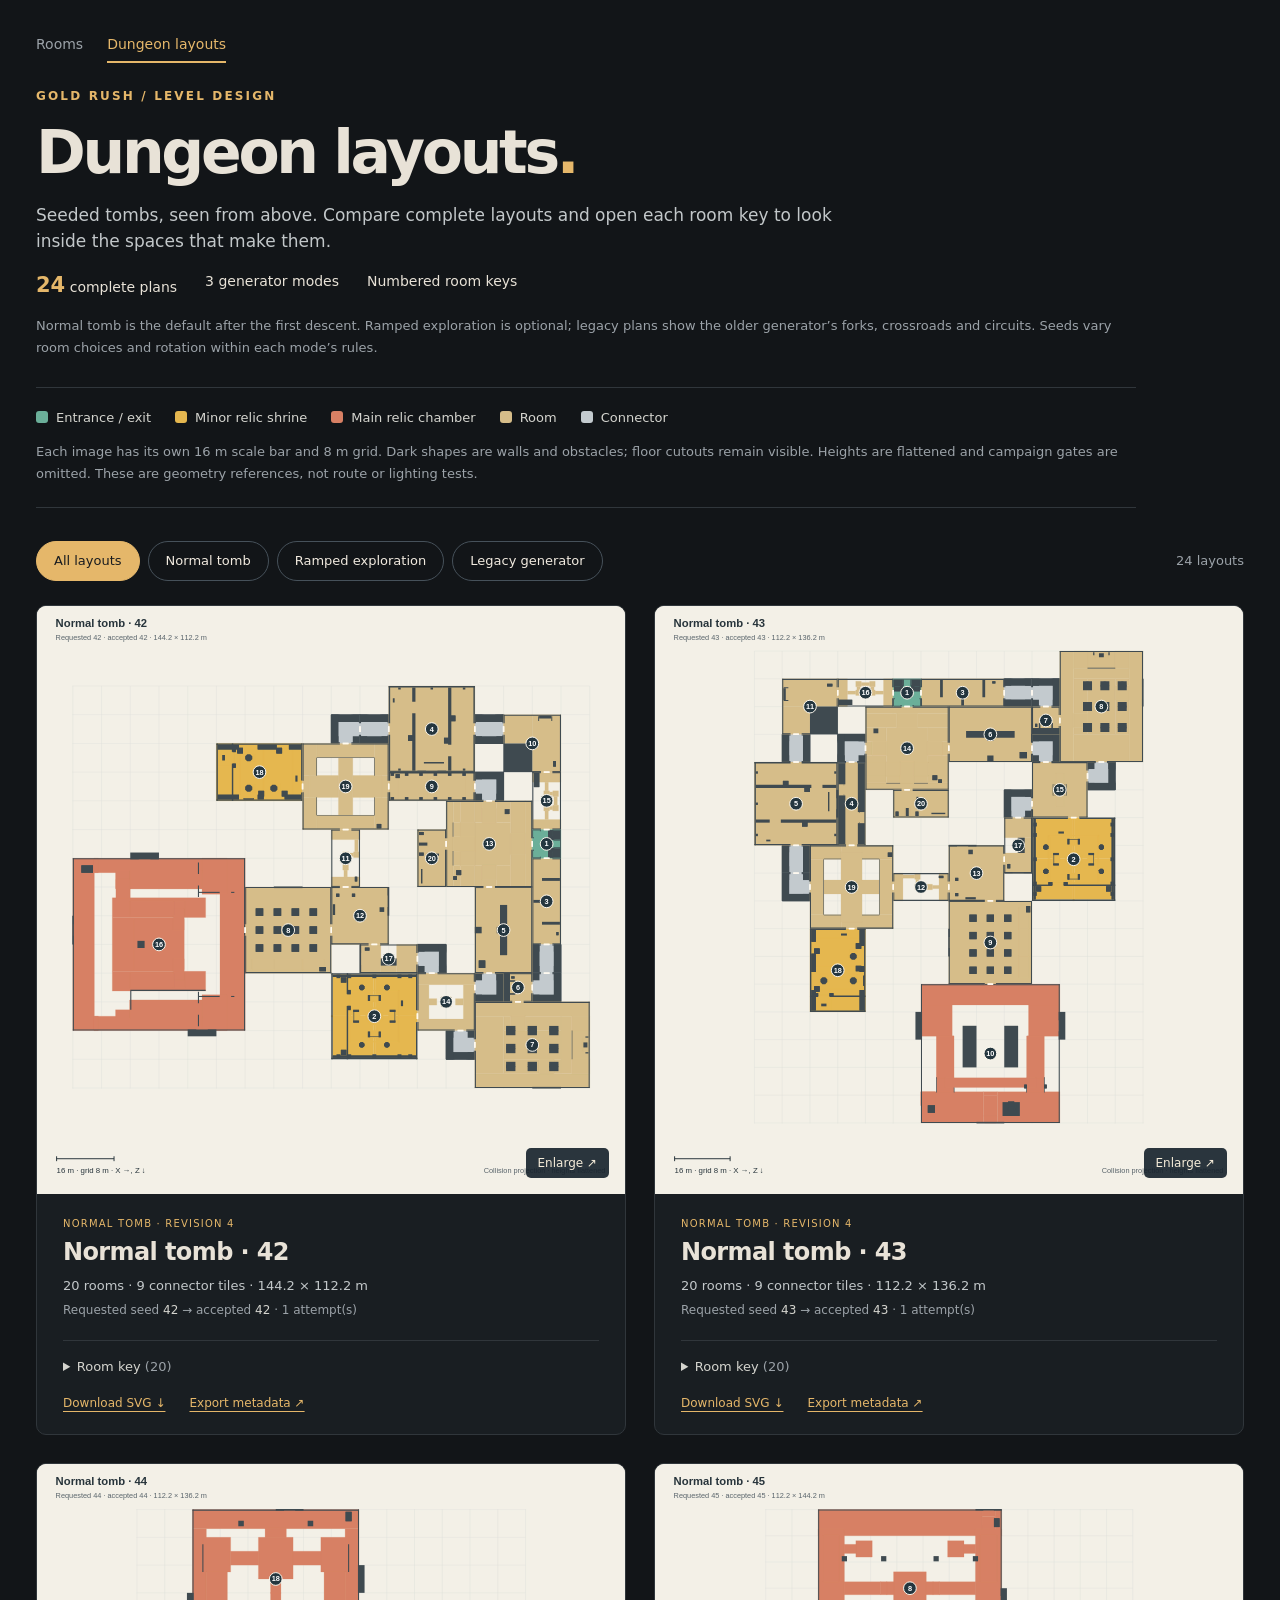
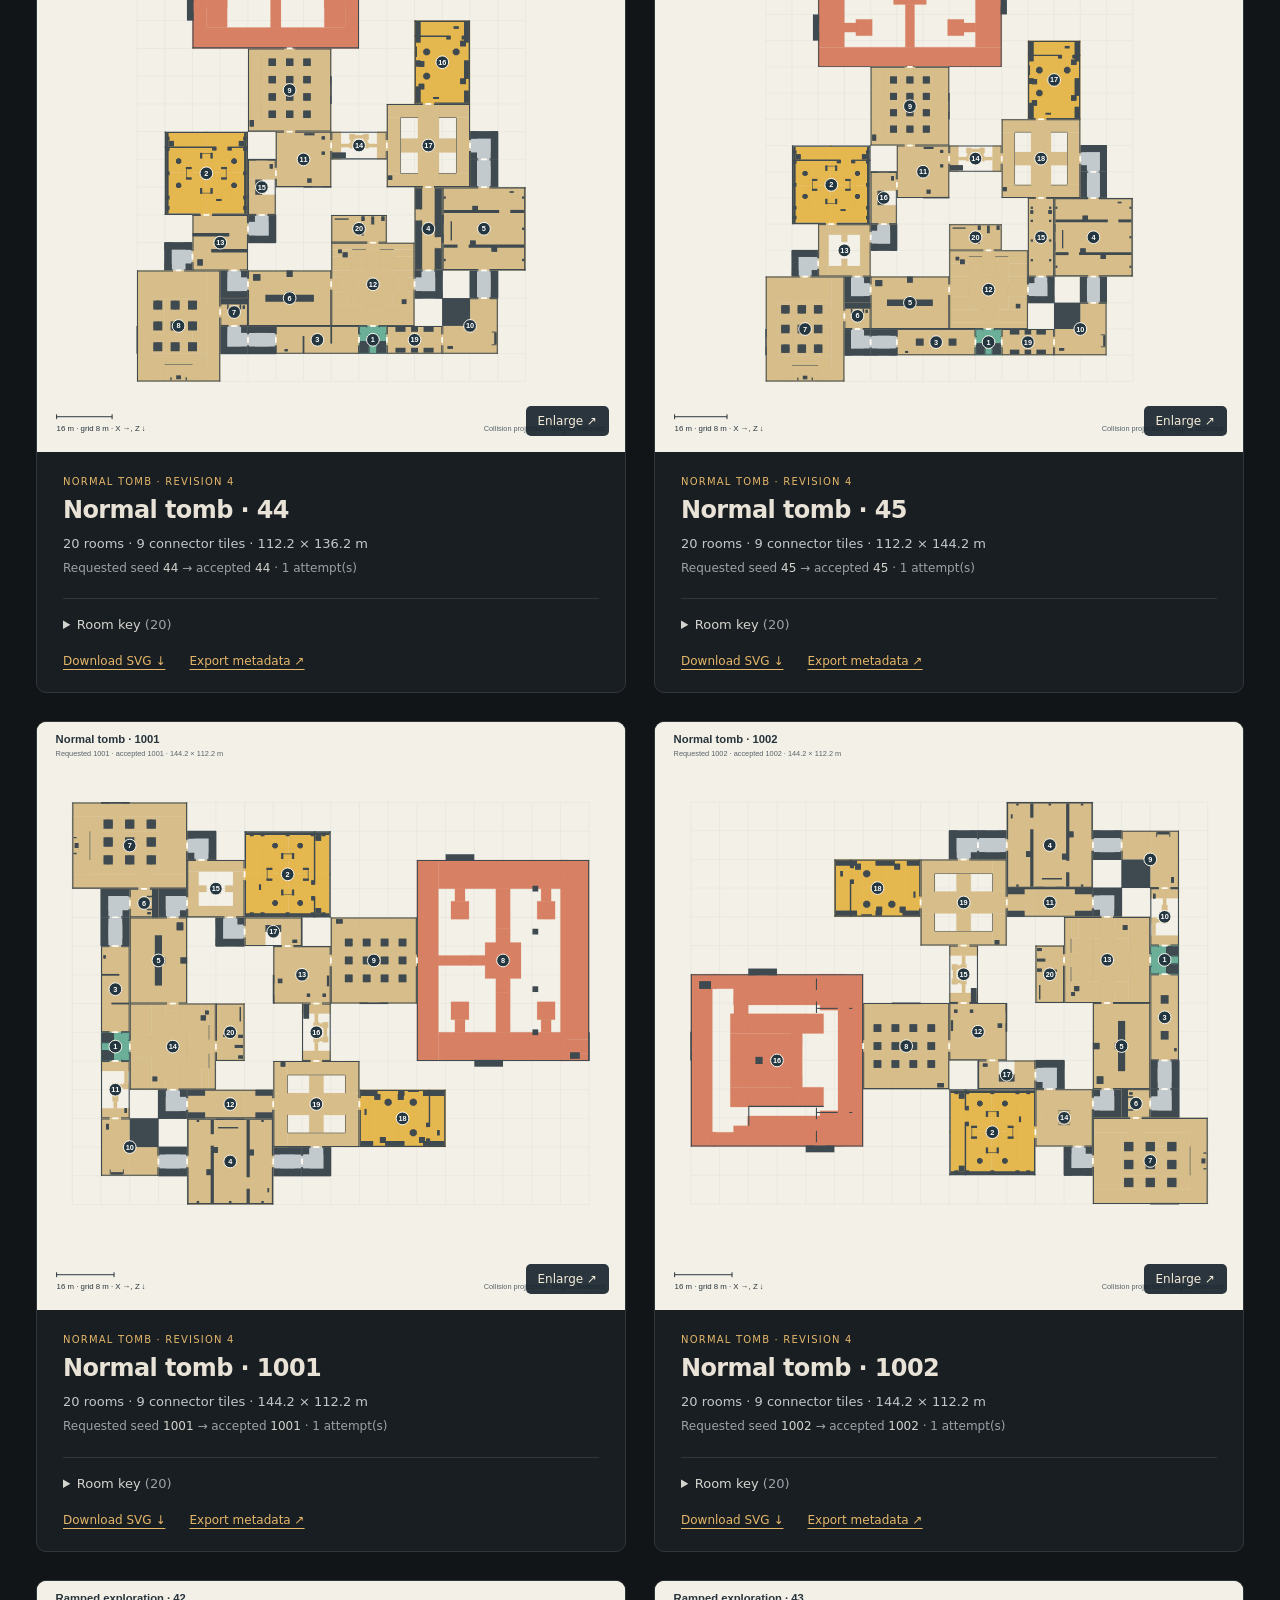
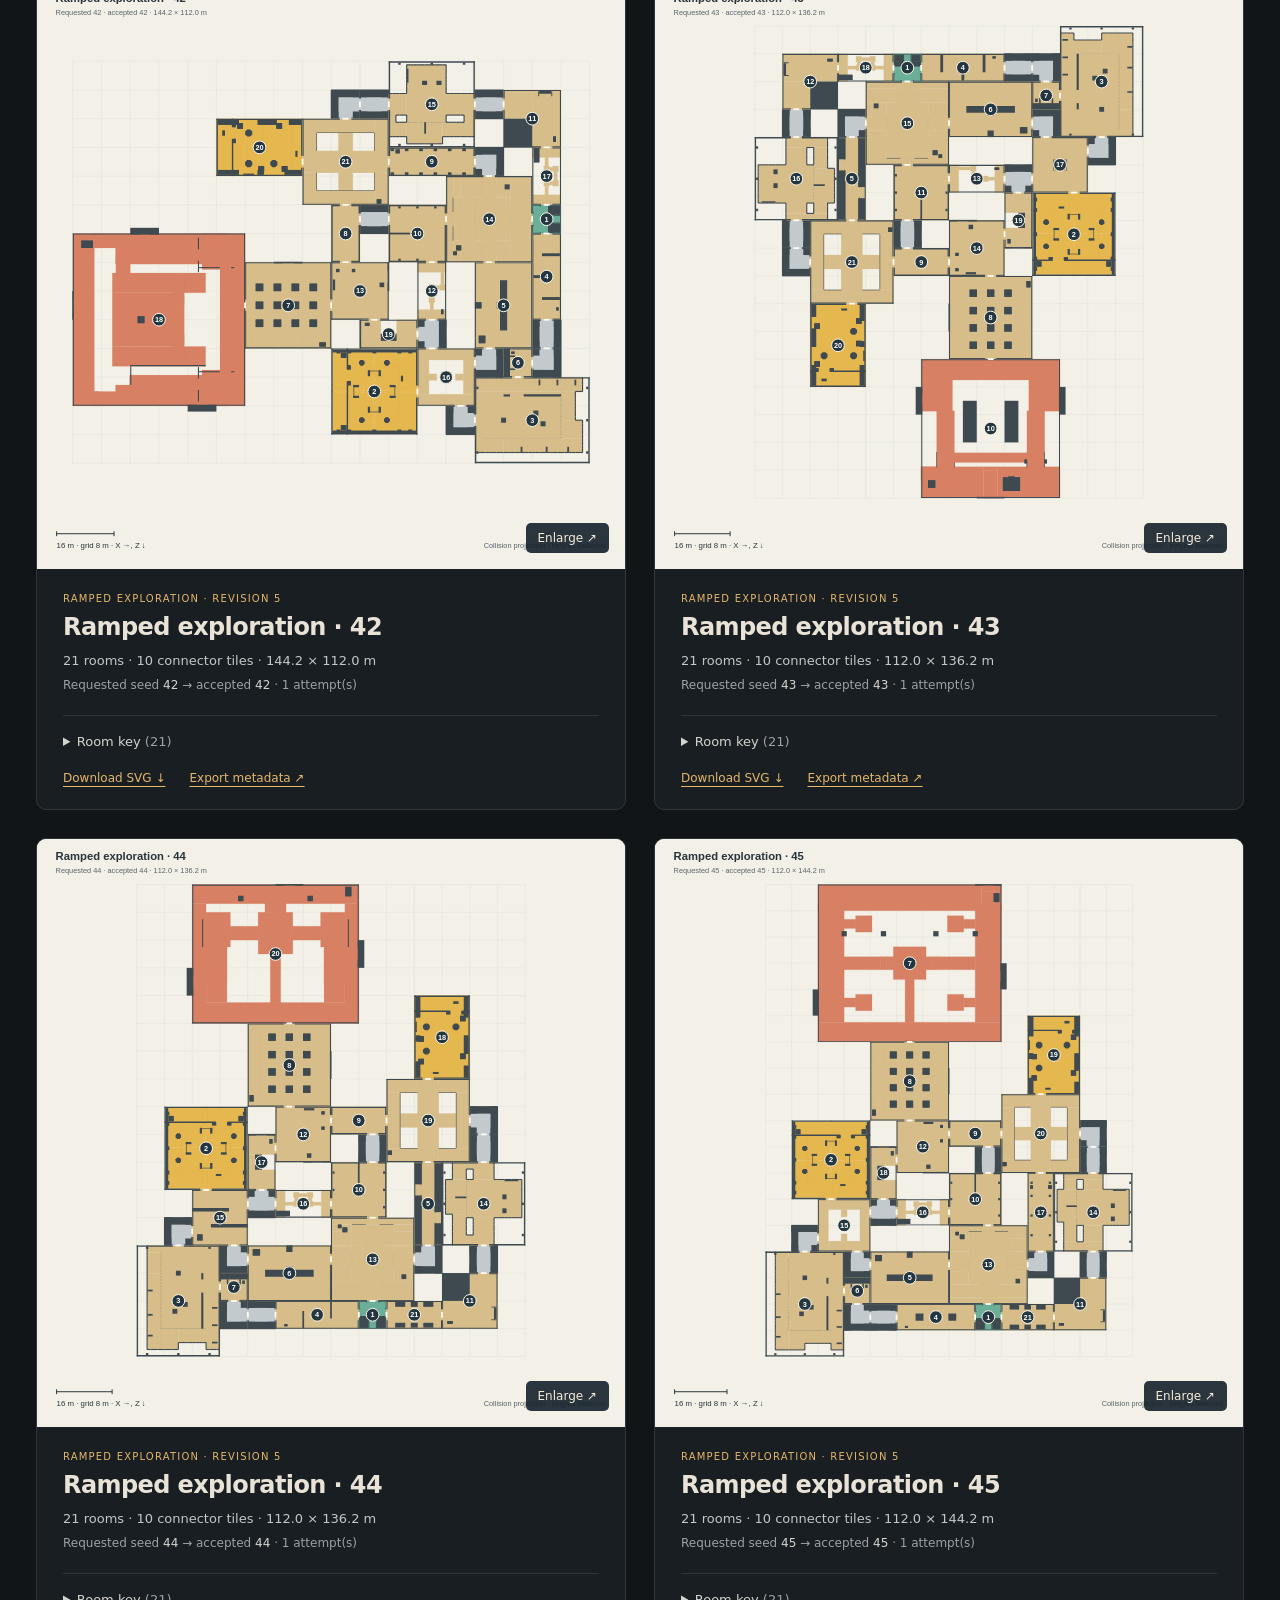
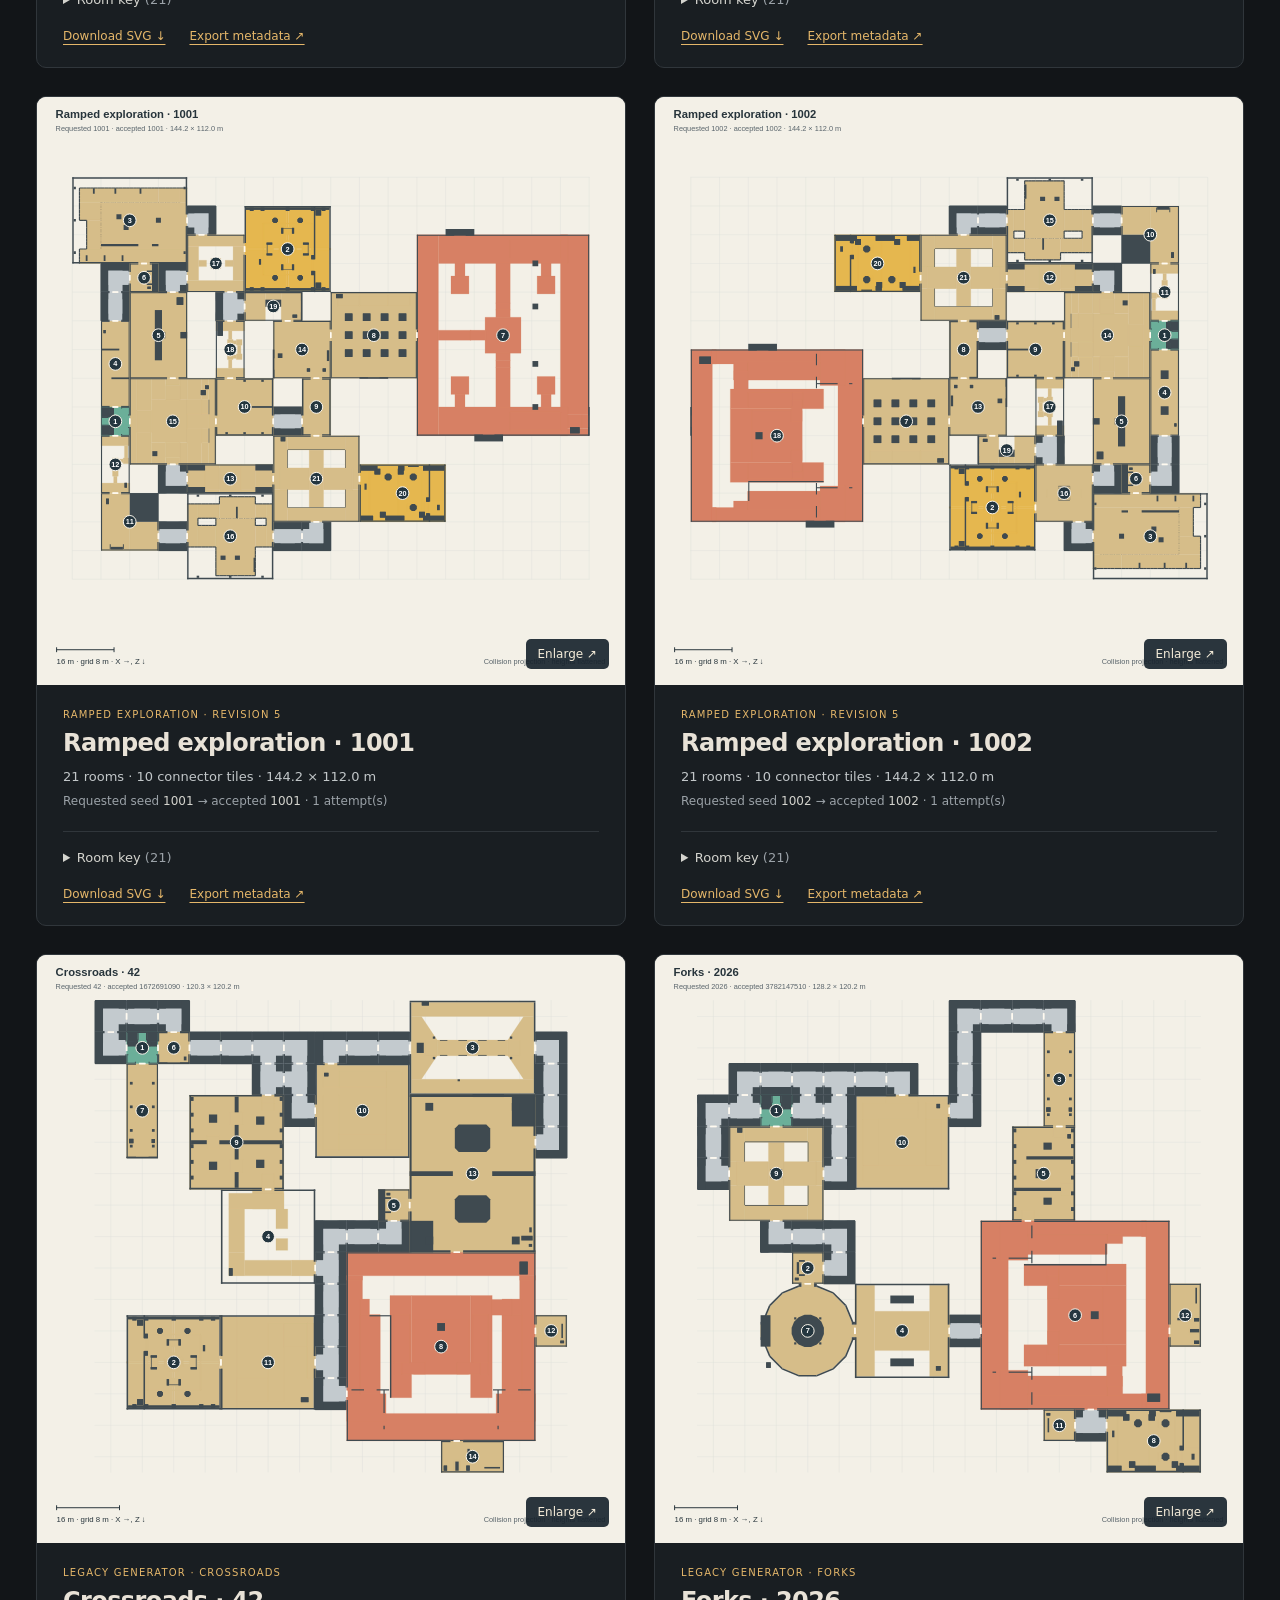
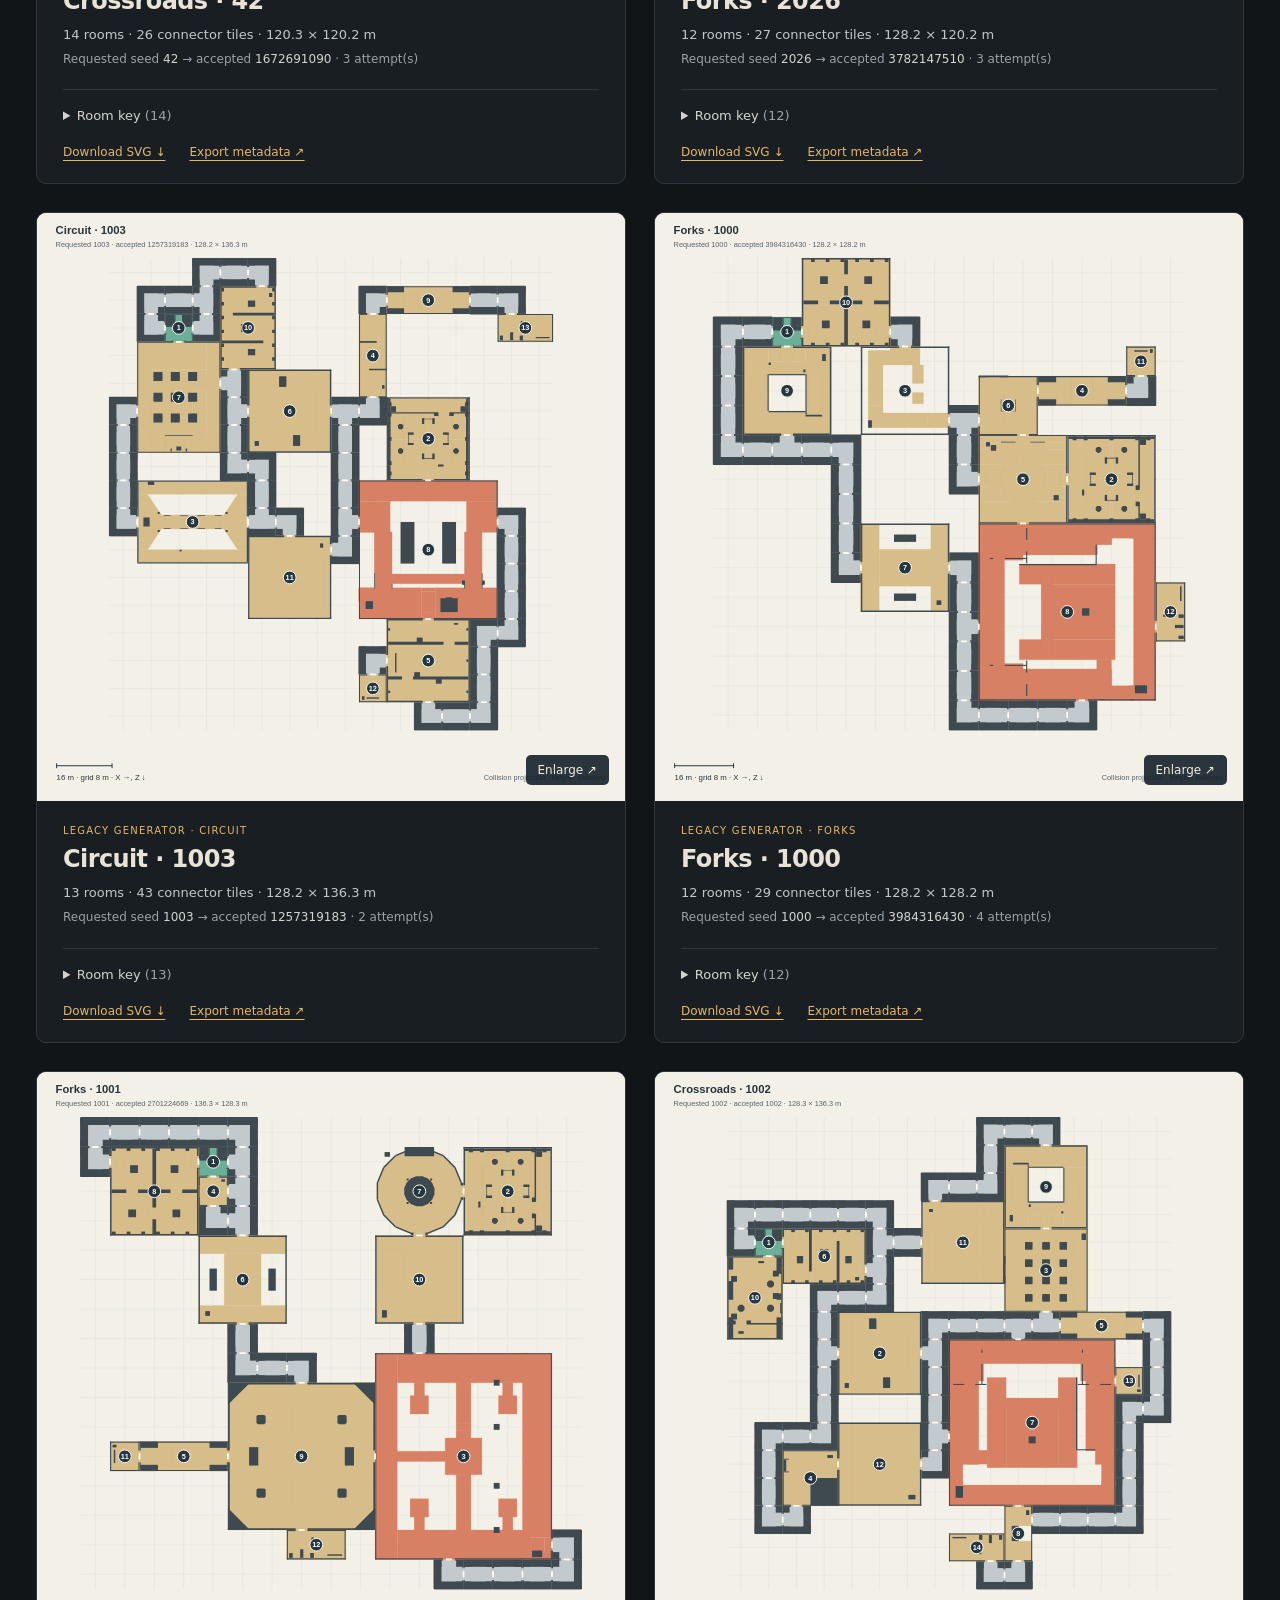
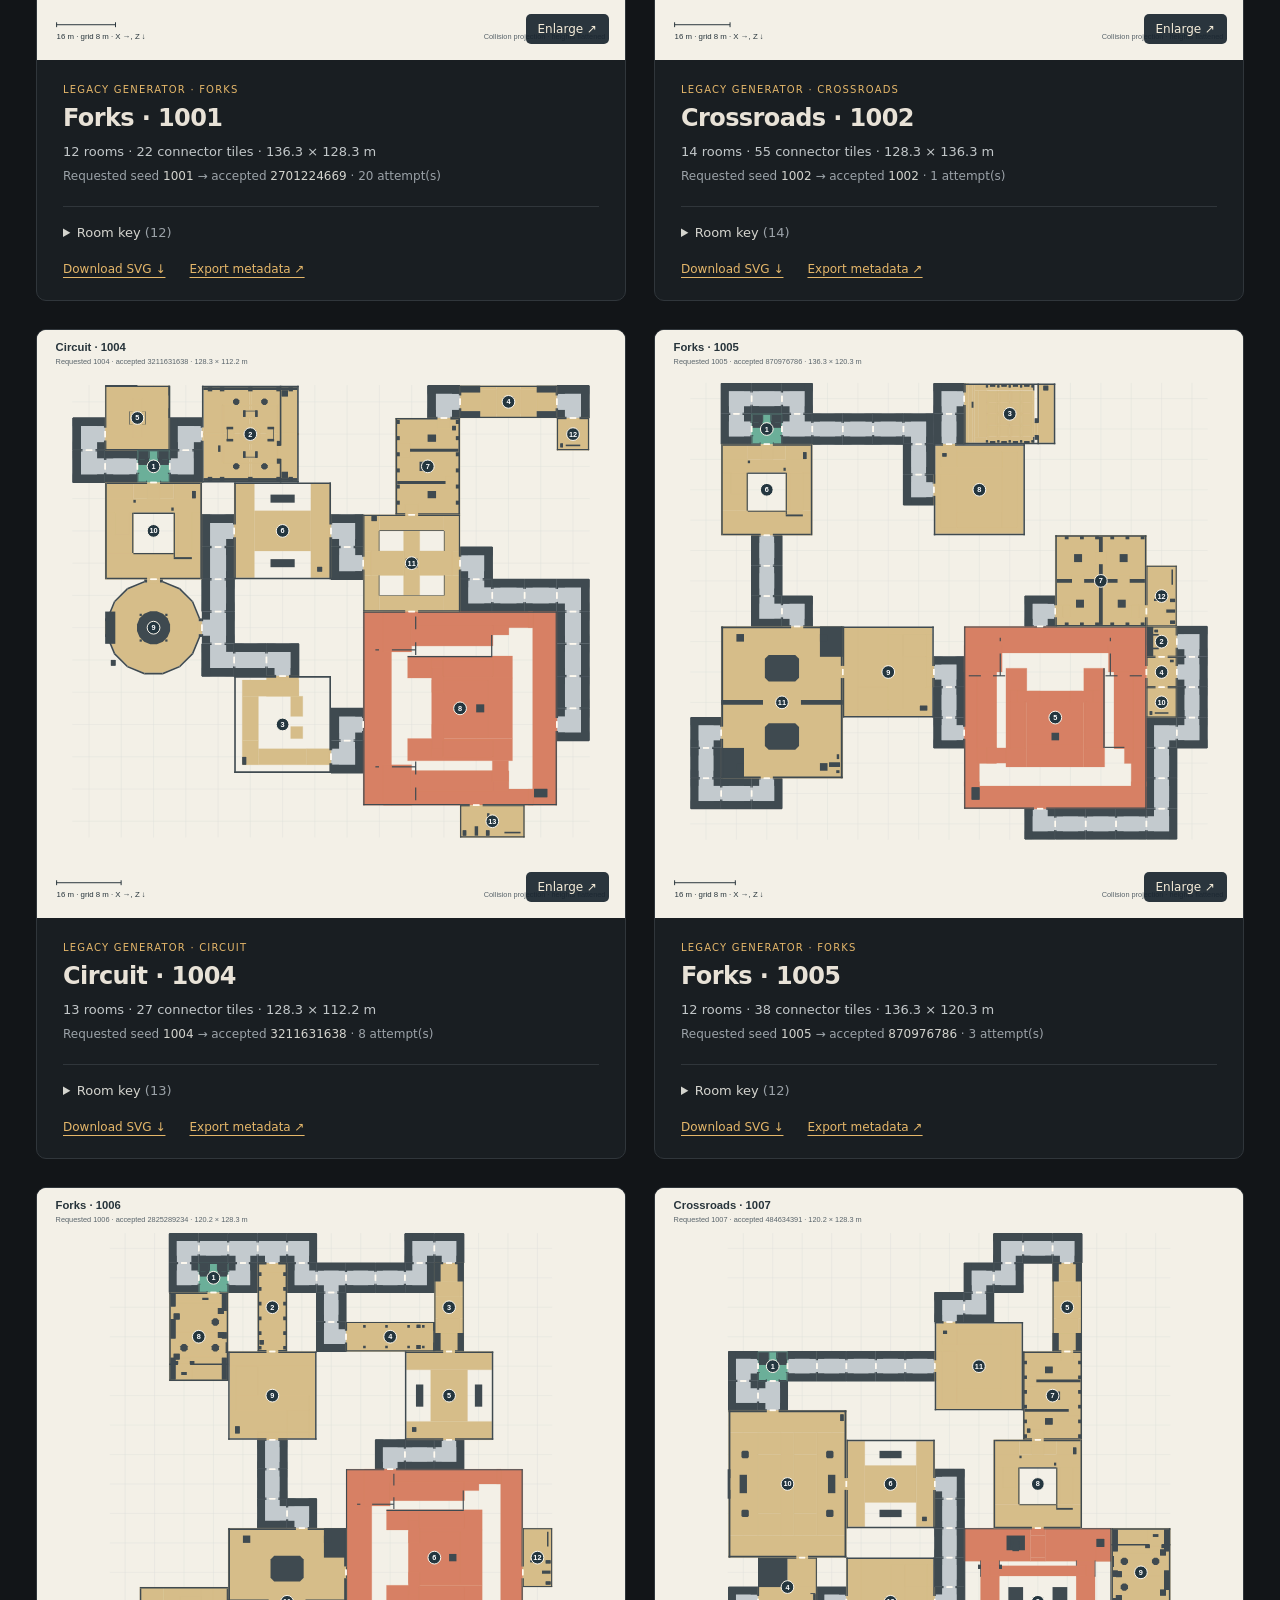
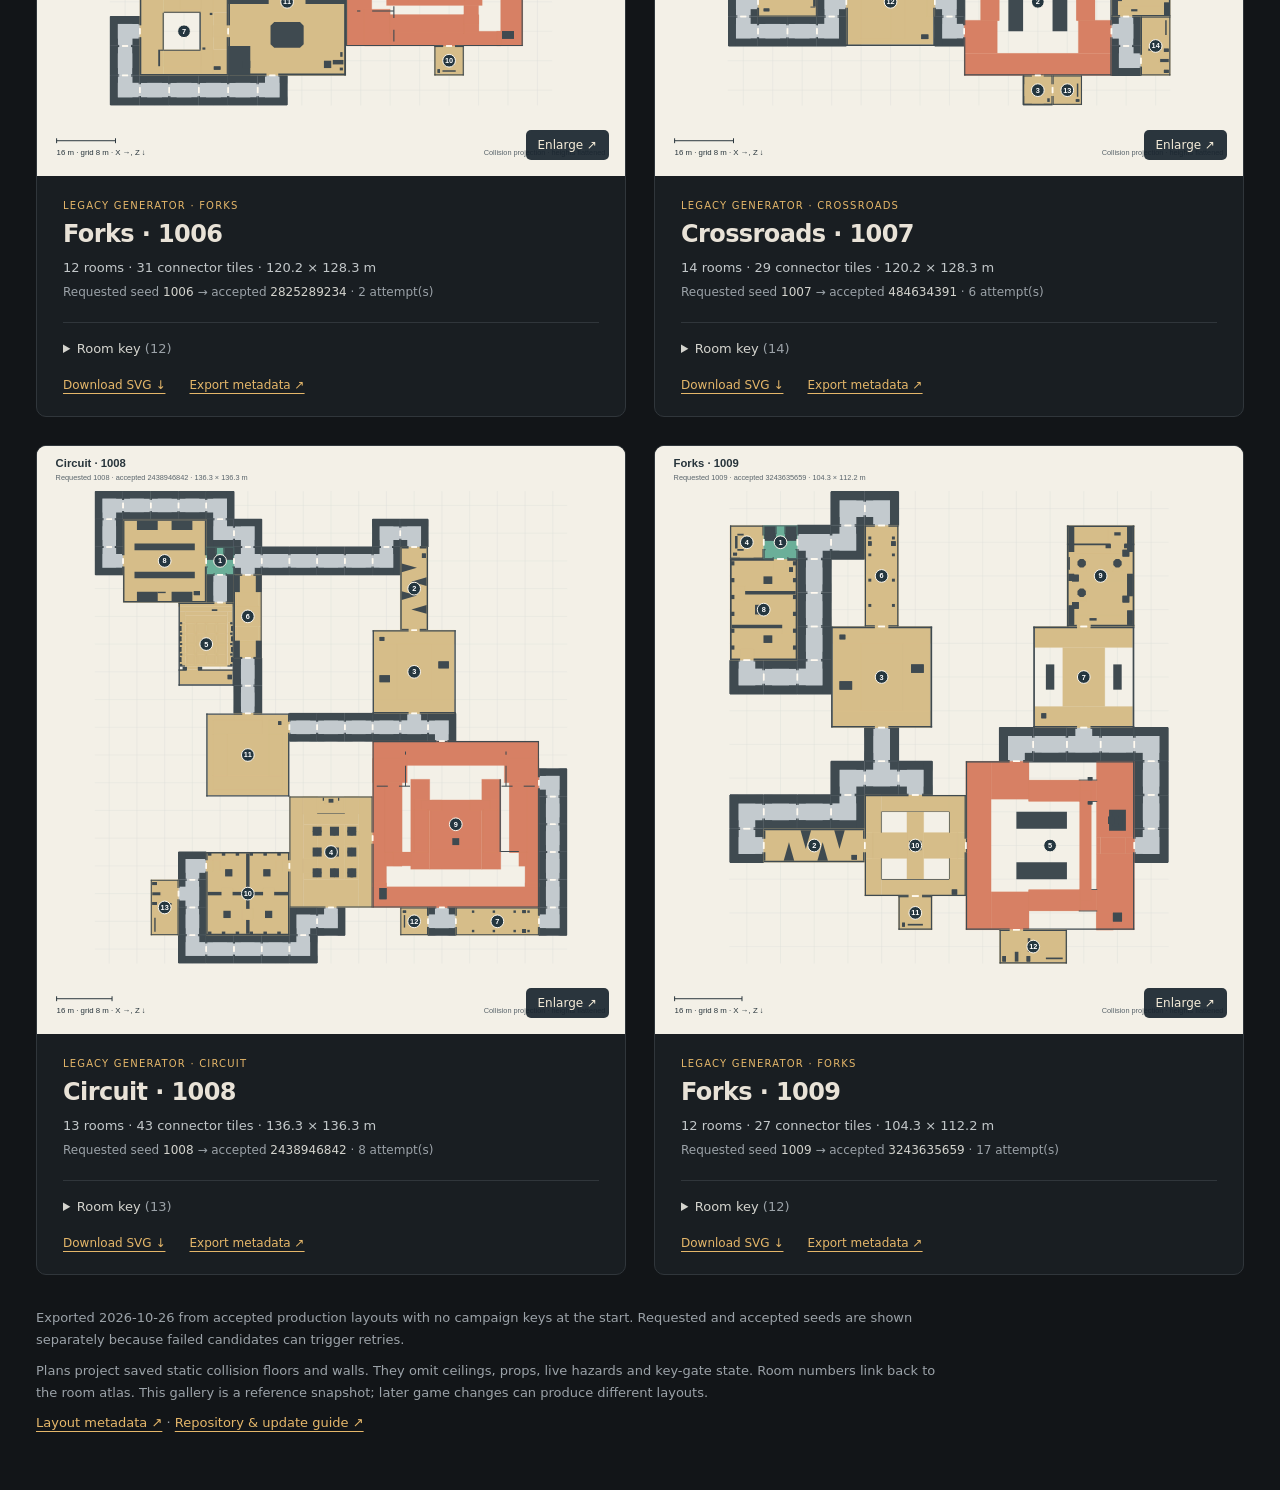
==== site/layouts.html @ 66a92953 "Add 24 seeded dungeon layout references" ====
<!doctype html>
<html lang="en">
<head>
  <meta charset="utf-8">
  <meta name="viewport" content="width=device-width, initial-scale=1">
  <meta name="description" content="Seeded top-down dungeon plans for Gold Rush. Compare complete tomb layouts and browse the rooms used in each.">
  <meta name="color-scheme" content="dark">
  <title>Gold Rush · Dungeon layouts</title>
  <link rel="stylesheet" href="style.css">
  <link rel="stylesheet" href="layouts.css">
  <script src="layouts.js" defer></script>
</head>
<body>
<main>
  <nav class="atlas-nav" aria-label="Atlas"><a href="index.html">Rooms</a><a href="layouts.html" aria-current="page">Dungeon layouts</a></nav>
  <header>
    <div class="eyebrow">Gold Rush / Level design</div>
    <h1>Dungeon layouts<span class="accent">.</span></h1>
    <p class="intro">Seeded tombs, seen from above. Compare complete layouts and open each room key to look inside the spaces that make them.</p>
    <div class="stats"><span><strong>24</strong> complete plans</span><span>3 generator modes</span><span>Numbered room keys</span></div>
    <p class="note">Normal tomb is the default after the first descent. Ramped exploration is optional;
      legacy plans show the older generator’s forks, crossroads and circuits. Seeds vary room choices and rotation within each mode’s rules.</p>
  </header>
  <section class="plan-guide" aria-label="How to read the plans">
    <div class="legend"><span><i class="swatch entrance"></i>Entrance / exit</span><span><i class="swatch shrine"></i>Minor relic shrine</span><span><i class="swatch relic"></i>Main relic chamber</span><span><i class="swatch room"></i>Room</span><span><i class="swatch corridor"></i>Connector</span></div>
    <p class="note">Each image has its own 16 m scale bar and 8 m grid. Dark shapes are walls and obstacles; floor cutouts remain visible.
      Heights are flattened and campaign gates are omitted. These are geometry references, not route or lighting tests.</p>
  </section>
  <div class="layout-toolbar">
    <div class="mode-filters" role="group" aria-label="Filter dungeon layouts">
      <button type="button" data-filter="all" aria-pressed="true">All layouts</button>
      <button type="button" data-filter="cyclic_two_key" aria-pressed="false">Normal tomb</button>
      <button type="button" data-filter="exploration_two_key" aria-pressed="false">Ramped exploration</button>
      <button type="button" data-filter="legacy" aria-pressed="false">Legacy generator</button>
    </div>
    <p id="layout-count" role="status" aria-live="polite">24 layouts</p>
  </div>
  <div class="layout-grid"><article class="layout-card" id="cyclic_two_key-42" data-mode="cyclic_two_key">
  <a class="layout-shot" href="images/layouts/cyclic_two_key-42.svg" data-title="Normal tomb · 42" aria-label="Enlarge Normal tomb · 42">
    <img src="images/layouts/cyclic_two_key-42.svg" width="1200" height="1200" loading="lazy" alt="Normal tomb · 42: top-down collision plan with numbered rooms">
    <span class="enlarge">Enlarge ↗</span>
  </a>
  <div class="layout-body"><p class="layout-type">Normal tomb · Revision 4</p>
    <h2><a href="#cyclic_two_key-42">Normal tomb · 42</a></h2>
    <p class="layout-summary">20 rooms · 9 connector tiles · 144.2 × 112.2 m</p>
    <p class="seed">Requested seed <b>42</b> → accepted <b>42</b> · 1 attempt(s)</p>
    <details><summary>Room key <span>(20)</span></summary><ol class="room-key"><li><span>01</span><a href="index.html#spawn_room">Spawn Room</a><small>Entrance / exit</small></li><li><span>02</span><a href="index.html#anubis_trial">Anubis Trial</a><small>Minor relic shrine</small></li><li><span>03</span><a href="index.html#canopic_passage_chicane">Canopic Passage Chicane</a><small></small></li><li><span>04</span><a href="index.html#dart_court_v2">Dart Court V2</a><small></small></li><li><span>05</span><a href="index.html#dual_route_gallery">Dual Route Gallery</a><small></small></li><li><span>06</span><a href="index.html#fuel_shrine">Fuel Shrine</a><small></small></li><li><span>07</span><a href="index.html#grand_hypostyle_hall">Grand Hypostyle Hall</a><small></small></li><li><span>08</span><a href="index.html#hypostyle_hall">Hypostyle Hall</a><small></small></li><li><span>09</span><a href="index.html#jackal_measure">Jackal Measure</a><small></small></li><li><span>10</span><a href="index.html#l_shaped_passage">L Shaped Passage</a><small></small></li><li><span>11</span><a href="index.html#pit_ledge_room">Pit Ledge Room</a><small></small></li><li><span>12</span><a href="index.html#obelisk_junction">Obelisk Junction</a><small></small></li><li><span>13</span><a href="index.html#obelisk_terrace">Obelisk Terrace</a><small></small></li><li><span>14</span><a href="index.html#pillar_hall_ring">Scarab Chasm</a><small></small></li><li><span>15</span><a href="index.html#pit_planks_room">Pit Planks Room</a><small></small></li><li><span>16</span><a href="index.html#skyless_ziggurat">Skyless Ziggurat</a><small>Main relic chamber</small></li><li><span>17</span><a href="index.html#split_room">Split Room</a><small></small></li><li><span>18</span><a href="index.html#sun_shadow">Sun Shadow</a><small>Minor relic shrine</small></li><li><span>19</span><a href="index.html#sunken_shrine">Sunken Shrine</a><small></small></li><li><span>20</span><a href="index.html#vault_room">Vault Room</a><small></small></li></ol></details>
    <div class="layout-links"><a href="images/layouts/cyclic_two_key-42.svg" download>Download SVG ↓</a><a href="layouts.json">Export metadata ↗</a></div>
  </div>
</article>
<article class="layout-card" id="cyclic_two_key-43" data-mode="cyclic_two_key">
  <a class="layout-shot" href="images/layouts/cyclic_two_key-43.svg" data-title="Normal tomb · 43" aria-label="Enlarge Normal tomb · 43">
    <img src="images/layouts/cyclic_two_key-43.svg" width="1200" height="1200" loading="lazy" alt="Normal tomb · 43: top-down collision plan with numbered rooms">
    <span class="enlarge">Enlarge ↗</span>
  </a>
  <div class="layout-body"><p class="layout-type">Normal tomb · Revision 4</p>
    <h2><a href="#cyclic_two_key-43">Normal tomb · 43</a></h2>
    <p class="layout-summary">20 rooms · 9 connector tiles · 112.2 × 136.2 m</p>
    <p class="seed">Requested seed <b>43</b> → accepted <b>43</b> · 1 attempt(s)</p>
    <details><summary>Room key <span>(20)</span></summary><ol class="room-key"><li><span>01</span><a href="index.html#spawn_room">Spawn Room</a><small>Entrance / exit</small></li><li><span>02</span><a href="index.html#anubis_trial">Anubis Trial</a><small>Minor relic shrine</small></li><li><span>03</span><a href="index.html#canopic_passage_chicane">Canopic Passage Chicane</a><small></small></li><li><span>04</span><a href="index.html#collapse_passage">Collapse Passage</a><small></small></li><li><span>05</span><a href="index.html#dart_court_v2">Dart Court V2</a><small></small></li><li><span>06</span><a href="index.html#dual_route_gallery">Dual Route Gallery</a><small></small></li><li><span>07</span><a href="index.html#fuel_shrine">Fuel Shrine</a><small></small></li><li><span>08</span><a href="index.html#grand_hypostyle_hall">Grand Hypostyle Hall</a><small></small></li><li><span>09</span><a href="index.html#hypostyle_hall">Hypostyle Hall</a><small></small></li><li><span>10</span><a href="index.html#jackals_jaw">Jackals Jaw</a><small>Main relic chamber</small></li><li><span>11</span><a href="index.html#l_shaped_passage">L Shaped Passage</a><small></small></li><li><span>12</span><a href="index.html#pit_ledge_room">Pit Ledge Room</a><small></small></li><li><span>13</span><a href="index.html#obelisk_junction">Obelisk Junction</a><small></small></li><li><span>14</span><a href="index.html#obelisk_terrace">Obelisk Terrace</a><small></small></li><li><span>15</span><a href="index.html#pillar_hall">Offering Court</a><small></small></li><li><span>16</span><a href="index.html#pit_planks_room">Pit Planks Room</a><small></small></li><li><span>17</span><a href="index.html#split_room">Split Room</a><small></small></li><li><span>18</span><a href="index.html#sun_shadow">Sun Shadow</a><small>Minor relic shrine</small></li><li><span>19</span><a href="index.html#sunken_shrine">Sunken Shrine</a><small></small></li><li><span>20</span><a href="index.html#vault_room">Vault Room</a><small></small></li></ol></details>
    <div class="layout-links"><a href="images/layouts/cyclic_two_key-43.svg" download>Download SVG ↓</a><a href="layouts.json">Export metadata ↗</a></div>
  </div>
</article>
<article class="layout-card" id="cyclic_two_key-44" data-mode="cyclic_two_key">
  <a class="layout-shot" href="images/layouts/cyclic_two_key-44.svg" data-title="Normal tomb · 44" aria-label="Enlarge Normal tomb · 44">
    <img src="images/layouts/cyclic_two_key-44.svg" width="1200" height="1200" loading="lazy" alt="Normal tomb · 44: top-down collision plan with numbered rooms">
    <span class="enlarge">Enlarge ↗</span>
  </a>
  <div class="layout-body"><p class="layout-type">Normal tomb · Revision 4</p>
    <h2><a href="#cyclic_two_key-44">Normal tomb · 44</a></h2>
    <p class="layout-summary">20 rooms · 9 connector tiles · 112.2 × 136.2 m</p>
    <p class="seed">Requested seed <b>44</b> → accepted <b>44</b> · 1 attempt(s)</p>
    <details><summary>Room key <span>(20)</span></summary><ol class="room-key"><li><span>01</span><a href="index.html#spawn_room">Spawn Room</a><small>Entrance / exit</small></li><li><span>02</span><a href="index.html#anubis_trial">Anubis Trial</a><small>Minor relic shrine</small></li><li><span>03</span><a href="index.html#canopic_passage">Canopic Passage</a><small></small></li><li><span>04</span><a href="index.html#collapse_passage">Collapse Passage</a><small></small></li><li><span>05</span><a href="index.html#dart_court_v2">Dart Court V2</a><small></small></li><li><span>06</span><a href="index.html#dual_route_gallery">Dual Route Gallery</a><small></small></li><li><span>07</span><a href="index.html#fuel_shrine">Fuel Shrine</a><small></small></li><li><span>08</span><a href="index.html#grand_hypostyle_hall">Grand Hypostyle Hall</a><small></small></li><li><span>09</span><a href="index.html#hypostyle_hall">Hypostyle Hall</a><small></small></li><li><span>10</span><a href="index.html#l_shaped_passage">L Shaped Passage</a><small></small></li><li><span>11</span><a href="index.html#obelisk_junction">Obelisk Junction</a><small></small></li><li><span>12</span><a href="index.html#obelisk_terrace">Obelisk Terrace</a><small></small></li><li><span>13</span><a href="index.html#pillar_hall_baffles">Hall of Two Jaws</a><small></small></li><li><span>14</span><a href="index.html#pit_planks_room">Pit Planks Room</a><small></small></li><li><span>15</span><a href="index.html#split_room">Split Room</a><small></small></li><li><span>16</span><a href="index.html#sun_shadow">Sun Shadow</a><small>Minor relic shrine</small></li><li><span>17</span><a href="index.html#sunken_shrine">Sunken Shrine</a><small></small></li><li><span>18</span><a href="index.html#sunken_sun">Sunken Sun</a><small>Main relic chamber</small></li><li><span>19</span><a href="index.html#trap_gallery">Trap Gallery</a><small></small></li><li><span>20</span><a href="index.html#vault_room">Vault Room</a><small></small></li></ol></details>
    <div class="layout-links"><a href="images/layouts/cyclic_two_key-44.svg" download>Download SVG ↓</a><a href="layouts.json">Export metadata ↗</a></div>
  </div>
</article>
<article class="layout-card" id="cyclic_two_key-45" data-mode="cyclic_two_key">
  <a class="layout-shot" href="images/layouts/cyclic_two_key-45.svg" data-title="Normal tomb · 45" aria-label="Enlarge Normal tomb · 45">
    <img src="images/layouts/cyclic_two_key-45.svg" width="1200" height="1200" loading="lazy" alt="Normal tomb · 45: top-down collision plan with numbered rooms">
    <span class="enlarge">Enlarge ↗</span>
  </a>
  <div class="layout-body"><p class="layout-type">Normal tomb · Revision 4</p>
    <h2><a href="#cyclic_two_key-45">Normal tomb · 45</a></h2>
    <p class="layout-summary">20 rooms · 9 connector tiles · 112.2 × 144.2 m</p>
    <p class="seed">Requested seed <b>45</b> → accepted <b>45</b> · 1 attempt(s)</p>
    <details><summary>Room key <span>(20)</span></summary><ol class="room-key"><li><span>01</span><a href="index.html#spawn_room">Spawn Room</a><small>Entrance / exit</small></li><li><span>02</span><a href="index.html#anubis_trial">Anubis Trial</a><small>Minor relic shrine</small></li><li><span>03</span><a href="index.html#canopic_passage_islands">Canopic Passage Islands</a><small></small></li><li><span>04</span><a href="index.html#dart_court_v2">Dart Court V2</a><small></small></li><li><span>05</span><a href="index.html#dual_route_gallery">Dual Route Gallery</a><small></small></li><li><span>06</span><a href="index.html#fuel_shrine">Fuel Shrine</a><small></small></li><li><span>07</span><a href="index.html#grand_hypostyle_hall">Grand Hypostyle Hall</a><small></small></li><li><span>08</span><a href="index.html#hundred_pillars">Hundred Pillars</a><small>Main relic chamber</small></li><li><span>09</span><a href="index.html#hypostyle_hall">Hypostyle Hall</a><small></small></li><li><span>10</span><a href="index.html#l_shaped_passage">L Shaped Passage</a><small></small></li><li><span>11</span><a href="index.html#obelisk_junction">Obelisk Junction</a><small></small></li><li><span>12</span><a href="index.html#obelisk_terrace">Obelisk Terrace</a><small></small></li><li><span>13</span><a href="index.html#pillar_hall_ring">Scarab Chasm</a><small></small></li><li><span>14</span><a href="index.html#pit_planks_room">Pit Planks Room</a><small></small></li><li><span>15</span><a href="index.html#processional_hall">Processional Hall</a><small></small></li><li><span>16</span><a href="index.html#split_room">Split Room</a><small></small></li><li><span>17</span><a href="index.html#sun_shadow">Sun Shadow</a><small>Minor relic shrine</small></li><li><span>18</span><a href="index.html#sunken_shrine">Sunken Shrine</a><small></small></li><li><span>19</span><a href="index.html#trap_gallery">Trap Gallery</a><small></small></li><li><span>20</span><a href="index.html#vault_room">Vault Room</a><small></small></li></ol></details>
    <div class="layout-links"><a href="images/layouts/cyclic_two_key-45.svg" download>Download SVG ↓</a><a href="layouts.json">Export metadata ↗</a></div>
  </div>
</article>
<article class="layout-card" id="cyclic_two_key-1001" data-mode="cyclic_two_key">
  <a class="layout-shot" href="images/layouts/cyclic_two_key-1001.svg" data-title="Normal tomb · 1001" aria-label="Enlarge Normal tomb · 1001">
    <img src="images/layouts/cyclic_two_key-1001.svg" width="1200" height="1200" loading="lazy" alt="Normal tomb · 1001: top-down collision plan with numbered rooms">
    <span class="enlarge">Enlarge ↗</span>
  </a>
  <div class="layout-body"><p class="layout-type">Normal tomb · Revision 4</p>
    <h2><a href="#cyclic_two_key-1001">Normal tomb · 1001</a></h2>
    <p class="layout-summary">20 rooms · 9 connector tiles · 144.2 × 112.2 m</p>
    <p class="seed">Requested seed <b>1001</b> → accepted <b>1001</b> · 1 attempt(s)</p>
    <details><summary>Room key <span>(20)</span></summary><ol class="room-key"><li><span>01</span><a href="index.html#spawn_room">Spawn Room</a><small>Entrance / exit</small></li><li><span>02</span><a href="index.html#anubis_trial">Anubis Trial</a><small>Minor relic shrine</small></li><li><span>03</span><a href="index.html#canopic_passage">Canopic Passage</a><small></small></li><li><span>04</span><a href="index.html#dart_court_v2">Dart Court V2</a><small></small></li><li><span>05</span><a href="index.html#dual_route_gallery">Dual Route Gallery</a><small></small></li><li><span>06</span><a href="index.html#fuel_shrine">Fuel Shrine</a><small></small></li><li><span>07</span><a href="index.html#grand_hypostyle_hall">Grand Hypostyle Hall</a><small></small></li><li><span>08</span><a href="index.html#hundred_pillars">Hundred Pillars</a><small>Main relic chamber</small></li><li><span>09</span><a href="index.html#hypostyle_hall">Hypostyle Hall</a><small></small></li><li><span>10</span><a href="index.html#l_shaped_passage">L Shaped Passage</a><small></small></li><li><span>11</span><a href="index.html#pit_ledge_room">Pit Ledge Room</a><small></small></li><li><span>12</span><a href="index.html#long_gallery">Long Gallery</a><small></small></li><li><span>13</span><a href="index.html#obelisk_junction">Obelisk Junction</a><small></small></li><li><span>14</span><a href="index.html#obelisk_terrace">Obelisk Terrace</a><small></small></li><li><span>15</span><a href="index.html#pillar_hall_ring">Scarab Chasm</a><small></small></li><li><span>16</span><a href="index.html#pit_planks_room">Pit Planks Room</a><small></small></li><li><span>17</span><a href="index.html#split_room">Split Room</a><small></small></li><li><span>18</span><a href="index.html#sun_shadow">Sun Shadow</a><small>Minor relic shrine</small></li><li><span>19</span><a href="index.html#sunken_shrine">Sunken Shrine</a><small></small></li><li><span>20</span><a href="index.html#vault_room">Vault Room</a><small></small></li></ol></details>
    <div class="layout-links"><a href="images/layouts/cyclic_two_key-1001.svg" download>Download SVG ↓</a><a href="layouts.json">Export metadata ↗</a></div>
  </div>
</article>
<article class="layout-card" id="cyclic_two_key-1002" data-mode="cyclic_two_key">
  <a class="layout-shot" href="images/layouts/cyclic_two_key-1002.svg" data-title="Normal tomb · 1002" aria-label="Enlarge Normal tomb · 1002">
    <img src="images/layouts/cyclic_two_key-1002.svg" width="1200" height="1200" loading="lazy" alt="Normal tomb · 1002: top-down collision plan with numbered rooms">
    <span class="enlarge">Enlarge ↗</span>
  </a>
  <div class="layout-body"><p class="layout-type">Normal tomb · Revision 4</p>
    <h2><a href="#cyclic_two_key-1002">Normal tomb · 1002</a></h2>
    <p class="layout-summary">20 rooms · 9 connector tiles · 144.2 × 112.2 m</p>
    <p class="seed">Requested seed <b>1002</b> → accepted <b>1002</b> · 1 attempt(s)</p>
    <details><summary>Room key <span>(20)</span></summary><ol class="room-key"><li><span>01</span><a href="index.html#spawn_room">Spawn Room</a><small>Entrance / exit</small></li><li><span>02</span><a href="index.html#anubis_trial">Anubis Trial</a><small>Minor relic shrine</small></li><li><span>03</span><a href="index.html#canopic_passage_islands">Canopic Passage Islands</a><small></small></li><li><span>04</span><a href="index.html#dart_court_v2">Dart Court V2</a><small></small></li><li><span>05</span><a href="index.html#dual_route_gallery">Dual Route Gallery</a><small></small></li><li><span>06</span><a href="index.html#fuel_shrine">Fuel Shrine</a><small></small></li><li><span>07</span><a href="index.html#grand_hypostyle_hall">Grand Hypostyle Hall</a><small></small></li><li><span>08</span><a href="index.html#hypostyle_hall">Hypostyle Hall</a><small></small></li><li><span>09</span><a href="index.html#l_shaped_passage">L Shaped Passage</a><small></small></li><li><span>10</span><a href="index.html#pit_ledge_room">Pit Ledge Room</a><small></small></li><li><span>11</span><a href="index.html#long_gallery">Long Gallery</a><small></small></li><li><span>12</span><a href="index.html#obelisk_junction">Obelisk Junction</a><small></small></li><li><span>13</span><a href="index.html#obelisk_terrace">Obelisk Terrace</a><small></small></li><li><span>14</span><a href="index.html#pillar_hall">Offering Court</a><small></small></li><li><span>15</span><a href="index.html#pit_planks_room">Pit Planks Room</a><small></small></li><li><span>16</span><a href="index.html#skyless_ziggurat">Skyless Ziggurat</a><small>Main relic chamber</small></li><li><span>17</span><a href="index.html#split_room">Split Room</a><small></small></li><li><span>18</span><a href="index.html#sun_shadow">Sun Shadow</a><small>Minor relic shrine</small></li><li><span>19</span><a href="index.html#sunken_shrine">Sunken Shrine</a><small></small></li><li><span>20</span><a href="index.html#vault_room">Vault Room</a><small></small></li></ol></details>
    <div class="layout-links"><a href="images/layouts/cyclic_two_key-1002.svg" download>Download SVG ↓</a><a href="layouts.json">Export metadata ↗</a></div>
  </div>
</article>
<article class="layout-card" id="exploration_two_key-42" data-mode="exploration_two_key">
  <a class="layout-shot" href="images/layouts/exploration_two_key-42.svg" data-title="Ramped exploration · 42" aria-label="Enlarge Ramped exploration · 42">
    <img src="images/layouts/exploration_two_key-42.svg" width="1200" height="1200" loading="lazy" alt="Ramped exploration · 42: top-down collision plan with numbered rooms">
    <span class="enlarge">Enlarge ↗</span>
  </a>
  <div class="layout-body"><p class="layout-type">Ramped exploration · Revision 5</p>
    <h2><a href="#exploration_two_key-42">Ramped exploration · 42</a></h2>
    <p class="layout-summary">21 rooms · 10 connector tiles · 144.2 × 112.0 m</p>
    <p class="seed">Requested seed <b>42</b> → accepted <b>42</b> · 1 attempt(s)</p>
    <details><summary>Room key <span>(21)</span></summary><ol class="room-key"><li><span>01</span><a href="index.html#spawn_room">Spawn Room</a><small>Entrance / exit</small></li><li><span>02</span><a href="index.html#anubis_trial">Anubis Trial</a><small>Minor relic shrine</small></li><li><span>03</span><a href="index.html#burial_hall_complex">Burial Hall Complex</a><small></small></li><li><span>04</span><a href="index.html#canopic_passage_chicane">Canopic Passage Chicane</a><small></small></li><li><span>05</span><a href="index.html#dual_route_gallery">Dual Route Gallery</a><small></small></li><li><span>06</span><a href="index.html#fuel_shrine">Fuel Shrine</a><small></small></li><li><span>07</span><a href="index.html#hypostyle_hall">Hypostyle Hall</a><small></small></li><li><span>08</span><a href="index.html#inner_route_landing">Inner Route Landing</a><small></small></li><li><span>09</span><a href="index.html#jackal_measure">Jackal Measure</a><small></small></li><li><span>10</span><a href="index.html#keyed_route_threshold">Keyed Route Threshold</a><small></small></li><li><span>11</span><a href="index.html#l_shaped_passage">L Shaped Passage</a><small></small></li><li><span>12</span><a href="index.html#pit_ledge_room">Pit Ledge Room</a><small></small></li><li><span>13</span><a href="index.html#obelisk_junction">Obelisk Junction</a><small></small></li><li><span>14</span><a href="index.html#obelisk_terrace">Obelisk Terrace</a><small></small></li><li><span>15</span><a href="index.html#offset_terrace_complex">Offset Terrace Complex</a><small></small></li><li><span>16</span><a href="index.html#pillar_hall_ring">Scarab Chasm</a><small></small></li><li><span>17</span><a href="index.html#pit_planks_room">Pit Planks Room</a><small></small></li><li><span>18</span><a href="index.html#skyless_ziggurat">Skyless Ziggurat</a><small>Main relic chamber</small></li><li><span>19</span><a href="index.html#split_room">Split Room</a><small></small></li><li><span>20</span><a href="index.html#sun_shadow">Sun Shadow</a><small>Minor relic shrine</small></li><li><span>21</span><a href="index.html#sunken_shrine">Sunken Shrine</a><small></small></li></ol></details>
    <div class="layout-links"><a href="images/layouts/exploration_two_key-42.svg" download>Download SVG ↓</a><a href="layouts.json">Export metadata ↗</a></div>
  </div>
</article>
<article class="layout-card" id="exploration_two_key-43" data-mode="exploration_two_key">
  <a class="layout-shot" href="images/layouts/exploration_two_key-43.svg" data-title="Ramped exploration · 43" aria-label="Enlarge Ramped exploration · 43">
    <img src="images/layouts/exploration_two_key-43.svg" width="1200" height="1200" loading="lazy" alt="Ramped exploration · 43: top-down collision plan with numbered rooms">
    <span class="enlarge">Enlarge ↗</span>
  </a>
  <div class="layout-body"><p class="layout-type">Ramped exploration · Revision 5</p>
    <h2><a href="#exploration_two_key-43">Ramped exploration · 43</a></h2>
    <p class="layout-summary">21 rooms · 10 connector tiles · 112.0 × 136.2 m</p>
    <p class="seed">Requested seed <b>43</b> → accepted <b>43</b> · 1 attempt(s)</p>
    <details><summary>Room key <span>(21)</span></summary><ol class="room-key"><li><span>01</span><a href="index.html#spawn_room">Spawn Room</a><small>Entrance / exit</small></li><li><span>02</span><a href="index.html#anubis_trial">Anubis Trial</a><small>Minor relic shrine</small></li><li><span>03</span><a href="index.html#burial_hall_complex">Burial Hall Complex</a><small></small></li><li><span>04</span><a href="index.html#canopic_passage_chicane">Canopic Passage Chicane</a><small></small></li><li><span>05</span><a href="index.html#collapse_passage">Collapse Passage</a><small></small></li><li><span>06</span><a href="index.html#dual_route_gallery">Dual Route Gallery</a><small></small></li><li><span>07</span><a href="index.html#fuel_shrine">Fuel Shrine</a><small></small></li><li><span>08</span><a href="index.html#hypostyle_hall">Hypostyle Hall</a><small></small></li><li><span>09</span><a href="index.html#inner_route_landing">Inner Route Landing</a><small></small></li><li><span>10</span><a href="index.html#jackals_jaw">Jackals Jaw</a><small>Main relic chamber</small></li><li><span>11</span><a href="index.html#keyed_route_threshold">Keyed Route Threshold</a><small></small></li><li><span>12</span><a href="index.html#l_shaped_passage">L Shaped Passage</a><small></small></li><li><span>13</span><a href="index.html#pit_ledge_room">Pit Ledge Room</a><small></small></li><li><span>14</span><a href="index.html#obelisk_junction">Obelisk Junction</a><small></small></li><li><span>15</span><a href="index.html#obelisk_terrace">Obelisk Terrace</a><small></small></li><li><span>16</span><a href="index.html#offset_terrace_complex">Offset Terrace Complex</a><small></small></li><li><span>17</span><a href="index.html#pillar_hall">Offering Court</a><small></small></li><li><span>18</span><a href="index.html#pit_planks_room">Pit Planks Room</a><small></small></li><li><span>19</span><a href="index.html#split_room">Split Room</a><small></small></li><li><span>20</span><a href="index.html#sun_shadow">Sun Shadow</a><small>Minor relic shrine</small></li><li><span>21</span><a href="index.html#sunken_shrine">Sunken Shrine</a><small></small></li></ol></details>
    <div class="layout-links"><a href="images/layouts/exploration_two_key-43.svg" download>Download SVG ↓</a><a href="layouts.json">Export metadata ↗</a></div>
  </div>
</article>
<article class="layout-card" id="exploration_two_key-44" data-mode="exploration_two_key">
  <a class="layout-shot" href="images/layouts/exploration_two_key-44.svg" data-title="Ramped exploration · 44" aria-label="Enlarge Ramped exploration · 44">
    <img src="images/layouts/exploration_two_key-44.svg" width="1200" height="1200" loading="lazy" alt="Ramped exploration · 44: top-down collision plan with numbered rooms">
    <span class="enlarge">Enlarge ↗</span>
  </a>
  <div class="layout-body"><p class="layout-type">Ramped exploration · Revision 5</p>
    <h2><a href="#exploration_two_key-44">Ramped exploration · 44</a></h2>
    <p class="layout-summary">21 rooms · 10 connector tiles · 112.0 × 136.2 m</p>
    <p class="seed">Requested seed <b>44</b> → accepted <b>44</b> · 1 attempt(s)</p>
    <details><summary>Room key <span>(21)</span></summary><ol class="room-key"><li><span>01</span><a href="index.html#spawn_room">Spawn Room</a><small>Entrance / exit</small></li><li><span>02</span><a href="index.html#anubis_trial">Anubis Trial</a><small>Minor relic shrine</small></li><li><span>03</span><a href="index.html#burial_hall_complex">Burial Hall Complex</a><small></small></li><li><span>04</span><a href="index.html#canopic_passage">Canopic Passage</a><small></small></li><li><span>05</span><a href="index.html#collapse_passage">Collapse Passage</a><small></small></li><li><span>06</span><a href="index.html#dual_route_gallery">Dual Route Gallery</a><small></small></li><li><span>07</span><a href="index.html#fuel_shrine">Fuel Shrine</a><small></small></li><li><span>08</span><a href="index.html#hypostyle_hall">Hypostyle Hall</a><small></small></li><li><span>09</span><a href="index.html#inner_route_landing">Inner Route Landing</a><small></small></li><li><span>10</span><a href="index.html#keyed_route_threshold">Keyed Route Threshold</a><small></small></li><li><span>11</span><a href="index.html#l_shaped_passage">L Shaped Passage</a><small></small></li><li><span>12</span><a href="index.html#obelisk_junction">Obelisk Junction</a><small></small></li><li><span>13</span><a href="index.html#obelisk_terrace">Obelisk Terrace</a><small></small></li><li><span>14</span><a href="index.html#offset_terrace_complex">Offset Terrace Complex</a><small></small></li><li><span>15</span><a href="index.html#pillar_hall_baffles">Hall of Two Jaws</a><small></small></li><li><span>16</span><a href="index.html#pit_planks_room">Pit Planks Room</a><small></small></li><li><span>17</span><a href="index.html#split_room">Split Room</a><small></small></li><li><span>18</span><a href="index.html#sun_shadow">Sun Shadow</a><small>Minor relic shrine</small></li><li><span>19</span><a href="index.html#sunken_shrine">Sunken Shrine</a><small></small></li><li><span>20</span><a href="index.html#sunken_sun">Sunken Sun</a><small>Main relic chamber</small></li><li><span>21</span><a href="index.html#trap_gallery">Trap Gallery</a><small></small></li></ol></details>
    <div class="layout-links"><a href="images/layouts/exploration_two_key-44.svg" download>Download SVG ↓</a><a href="layouts.json">Export metadata ↗</a></div>
  </div>
</article>
<article class="layout-card" id="exploration_two_key-45" data-mode="exploration_two_key">
  <a class="layout-shot" href="images/layouts/exploration_two_key-45.svg" data-title="Ramped exploration · 45" aria-label="Enlarge Ramped exploration · 45">
    <img src="images/layouts/exploration_two_key-45.svg" width="1200" height="1200" loading="lazy" alt="Ramped exploration · 45: top-down collision plan with numbered rooms">
    <span class="enlarge">Enlarge ↗</span>
  </a>
  <div class="layout-body"><p class="layout-type">Ramped exploration · Revision 5</p>
    <h2><a href="#exploration_two_key-45">Ramped exploration · 45</a></h2>
    <p class="layout-summary">21 rooms · 10 connector tiles · 112.0 × 144.2 m</p>
    <p class="seed">Requested seed <b>45</b> → accepted <b>45</b> · 1 attempt(s)</p>
    <details><summary>Room key <span>(21)</span></summary><ol class="room-key"><li><span>01</span><a href="index.html#spawn_room">Spawn Room</a><small>Entrance / exit</small></li><li><span>02</span><a href="index.html#anubis_trial">Anubis Trial</a><small>Minor relic shrine</small></li><li><span>03</span><a href="index.html#burial_hall_complex">Burial Hall Complex</a><small></small></li><li><span>04</span><a href="index.html#canopic_passage_islands">Canopic Passage Islands</a><small></small></li><li><span>05</span><a href="index.html#dual_route_gallery">Dual Route Gallery</a><small></small></li><li><span>06</span><a href="index.html#fuel_shrine">Fuel Shrine</a><small></small></li><li><span>07</span><a href="index.html#hundred_pillars">Hundred Pillars</a><small>Main relic chamber</small></li><li><span>08</span><a href="index.html#hypostyle_hall">Hypostyle Hall</a><small></small></li><li><span>09</span><a href="index.html#inner_route_landing">Inner Route Landing</a><small></small></li><li><span>10</span><a href="index.html#keyed_route_threshold">Keyed Route Threshold</a><small></small></li><li><span>11</span><a href="index.html#l_shaped_passage">L Shaped Passage</a><small></small></li><li><span>12</span><a href="index.html#obelisk_junction">Obelisk Junction</a><small></small></li><li><span>13</span><a href="index.html#obelisk_terrace">Obelisk Terrace</a><small></small></li><li><span>14</span><a href="index.html#offset_terrace_complex">Offset Terrace Complex</a><small></small></li><li><span>15</span><a href="index.html#pillar_hall_ring">Scarab Chasm</a><small></small></li><li><span>16</span><a href="index.html#pit_planks_room">Pit Planks Room</a><small></small></li><li><span>17</span><a href="index.html#processional_hall">Processional Hall</a><small></small></li><li><span>18</span><a href="index.html#split_room">Split Room</a><small></small></li><li><span>19</span><a href="index.html#sun_shadow">Sun Shadow</a><small>Minor relic shrine</small></li><li><span>20</span><a href="index.html#sunken_shrine">Sunken Shrine</a><small></small></li><li><span>21</span><a href="index.html#trap_gallery">Trap Gallery</a><small></small></li></ol></details>
    <div class="layout-links"><a href="images/layouts/exploration_two_key-45.svg" download>Download SVG ↓</a><a href="layouts.json">Export metadata ↗</a></div>
  </div>
</article>
<article class="layout-card" id="exploration_two_key-1001" data-mode="exploration_two_key">
  <a class="layout-shot" href="images/layouts/exploration_two_key-1001.svg" data-title="Ramped exploration · 1001" aria-label="Enlarge Ramped exploration · 1001">
    <img src="images/layouts/exploration_two_key-1001.svg" width="1200" height="1200" loading="lazy" alt="Ramped exploration · 1001: top-down collision plan with numbered rooms">
    <span class="enlarge">Enlarge ↗</span>
  </a>
  <div class="layout-body"><p class="layout-type">Ramped exploration · Revision 5</p>
    <h2><a href="#exploration_two_key-1001">Ramped exploration · 1001</a></h2>
    <p class="layout-summary">21 rooms · 10 connector tiles · 144.2 × 112.0 m</p>
    <p class="seed">Requested seed <b>1001</b> → accepted <b>1001</b> · 1 attempt(s)</p>
    <details><summary>Room key <span>(21)</span></summary><ol class="room-key"><li><span>01</span><a href="index.html#spawn_room">Spawn Room</a><small>Entrance / exit</small></li><li><span>02</span><a href="index.html#anubis_trial">Anubis Trial</a><small>Minor relic shrine</small></li><li><span>03</span><a href="index.html#burial_hall_complex">Burial Hall Complex</a><small></small></li><li><span>04</span><a href="index.html#canopic_passage">Canopic Passage</a><small></small></li><li><span>05</span><a href="index.html#dual_route_gallery">Dual Route Gallery</a><small></small></li><li><span>06</span><a href="index.html#fuel_shrine">Fuel Shrine</a><small></small></li><li><span>07</span><a href="index.html#hundred_pillars">Hundred Pillars</a><small>Main relic chamber</small></li><li><span>08</span><a href="index.html#hypostyle_hall">Hypostyle Hall</a><small></small></li><li><span>09</span><a href="index.html#inner_route_landing">Inner Route Landing</a><small></small></li><li><span>10</span><a href="index.html#keyed_route_threshold">Keyed Route Threshold</a><small></small></li><li><span>11</span><a href="index.html#l_shaped_passage">L Shaped Passage</a><small></small></li><li><span>12</span><a href="index.html#pit_ledge_room">Pit Ledge Room</a><small></small></li><li><span>13</span><a href="index.html#long_gallery">Long Gallery</a><small></small></li><li><span>14</span><a href="index.html#obelisk_junction">Obelisk Junction</a><small></small></li><li><span>15</span><a href="index.html#obelisk_terrace">Obelisk Terrace</a><small></small></li><li><span>16</span><a href="index.html#offset_terrace_complex">Offset Terrace Complex</a><small></small></li><li><span>17</span><a href="index.html#pillar_hall_ring">Scarab Chasm</a><small></small></li><li><span>18</span><a href="index.html#pit_planks_room">Pit Planks Room</a><small></small></li><li><span>19</span><a href="index.html#split_room">Split Room</a><small></small></li><li><span>20</span><a href="index.html#sun_shadow">Sun Shadow</a><small>Minor relic shrine</small></li><li><span>21</span><a href="index.html#sunken_shrine">Sunken Shrine</a><small></small></li></ol></details>
    <div class="layout-links"><a href="images/layouts/exploration_two_key-1001.svg" download>Download SVG ↓</a><a href="layouts.json">Export metadata ↗</a></div>
  </div>
</article>
<article class="layout-card" id="exploration_two_key-1002" data-mode="exploration_two_key">
  <a class="layout-shot" href="images/layouts/exploration_two_key-1002.svg" data-title="Ramped exploration · 1002" aria-label="Enlarge Ramped exploration · 1002">
    <img src="images/layouts/exploration_two_key-1002.svg" width="1200" height="1200" loading="lazy" alt="Ramped exploration · 1002: top-down collision plan with numbered rooms">
    <span class="enlarge">Enlarge ↗</span>
  </a>
  <div class="layout-body"><p class="layout-type">Ramped exploration · Revision 5</p>
    <h2><a href="#exploration_two_key-1002">Ramped exploration · 1002</a></h2>
    <p class="layout-summary">21 rooms · 10 connector tiles · 144.2 × 112.0 m</p>
    <p class="seed">Requested seed <b>1002</b> → accepted <b>1002</b> · 1 attempt(s)</p>
    <details><summary>Room key <span>(21)</span></summary><ol class="room-key"><li><span>01</span><a href="index.html#spawn_room">Spawn Room</a><small>Entrance / exit</small></li><li><span>02</span><a href="index.html#anubis_trial">Anubis Trial</a><small>Minor relic shrine</small></li><li><span>03</span><a href="index.html#burial_hall_complex">Burial Hall Complex</a><small></small></li><li><span>04</span><a href="index.html#canopic_passage_islands">Canopic Passage Islands</a><small></small></li><li><span>05</span><a href="index.html#dual_route_gallery">Dual Route Gallery</a><small></small></li><li><span>06</span><a href="index.html#fuel_shrine">Fuel Shrine</a><small></small></li><li><span>07</span><a href="index.html#hypostyle_hall">Hypostyle Hall</a><small></small></li><li><span>08</span><a href="index.html#inner_route_landing">Inner Route Landing</a><small></small></li><li><span>09</span><a href="index.html#keyed_route_threshold">Keyed Route Threshold</a><small></small></li><li><span>10</span><a href="index.html#l_shaped_passage">L Shaped Passage</a><small></small></li><li><span>11</span><a href="index.html#pit_ledge_room">Pit Ledge Room</a><small></small></li><li><span>12</span><a href="index.html#long_gallery">Long Gallery</a><small></small></li><li><span>13</span><a href="index.html#obelisk_junction">Obelisk Junction</a><small></small></li><li><span>14</span><a href="index.html#obelisk_terrace">Obelisk Terrace</a><small></small></li><li><span>15</span><a href="index.html#offset_terrace_complex">Offset Terrace Complex</a><small></small></li><li><span>16</span><a href="index.html#pillar_hall">Offering Court</a><small></small></li><li><span>17</span><a href="index.html#pit_planks_room">Pit Planks Room</a><small></small></li><li><span>18</span><a href="index.html#skyless_ziggurat">Skyless Ziggurat</a><small>Main relic chamber</small></li><li><span>19</span><a href="index.html#split_room">Split Room</a><small></small></li><li><span>20</span><a href="index.html#sun_shadow">Sun Shadow</a><small>Minor relic shrine</small></li><li><span>21</span><a href="index.html#sunken_shrine">Sunken Shrine</a><small></small></li></ol></details>
    <div class="layout-links"><a href="images/layouts/exploration_two_key-1002.svg" download>Download SVG ↓</a><a href="layouts.json">Export metadata ↗</a></div>
  </div>
</article>
<article class="layout-card" id="legacy-42" data-mode="legacy">
  <a class="layout-shot" href="images/layouts/legacy-42.svg" data-title="Crossroads · 42" aria-label="Enlarge Crossroads · 42">
    <img src="images/layouts/legacy-42.svg" width="1200" height="1200" loading="lazy" alt="Crossroads · 42: top-down collision plan with numbered rooms">
    <span class="enlarge">Enlarge ↗</span>
  </a>
  <div class="layout-body"><p class="layout-type">Legacy generator · Crossroads</p>
    <h2><a href="#legacy-42">Crossroads · 42</a></h2>
    <p class="layout-summary">14 rooms · 26 connector tiles · 120.3 × 120.2 m</p>
    <p class="seed">Requested seed <b>42</b> → accepted <b>1672691090</b> · 3 attempt(s)</p>
    <details><summary>Room key <span>(14)</span></summary><ol class="room-key"><li><span>01</span><a href="index.html#spawn_room">Spawn Room</a><small>Entrance / exit</small></li><li><span>02</span><a href="index.html#anubis_trial">Anubis Trial</a><small></small></li><li><span>03</span><a href="index.html#BlackPitCausewayChamber">Black Pit Causeway Chamber</a><small></small></li><li><span>04</span><a href="index.html#dogleg_climb">Dogleg Climb</a><small></small></li><li><span>05</span><a href="index.html#fuel_shrine">Fuel Shrine</a><small></small></li><li><span>06</span><a href="index.html#junction_room">Junction Room</a><small></small></li><li><span>07</span><a href="index.html#processional_hall">Processional Hall</a><small></small></li><li><span>08</span><a href="index.html#skyless_ziggurat">Skyless Ziggurat</a><small>Main relic chamber</small></li><li><span>09</span><a href="index.html#sunken_hourglass">Sunken Hourglass</a><small></small></li><li><span>10</span><a href="index.html#switchback_ascent">Switchback Ascent</a><small></small></li><li><span>11</span><a href="index.html#terraced_court">Terraced Court</a><small></small></li><li><span>12</span><a href="index.html#treasure_room">Treasure Room</a><small></small></li><li><span>13</span><a href="index.html#twin_court_crypt">Twin Court Crypt</a><small></small></li><li><span>14</span><a href="index.html#vault_room">Vault Room</a><small></small></li></ol></details>
    <div class="layout-links"><a href="images/layouts/legacy-42.svg" download>Download SVG ↓</a><a href="layouts.json">Export metadata ↗</a></div>
  </div>
</article>
<article class="layout-card" id="legacy-2026" data-mode="legacy">
  <a class="layout-shot" href="images/layouts/legacy-2026.svg" data-title="Forks · 2026" aria-label="Enlarge Forks · 2026">
    <img src="images/layouts/legacy-2026.svg" width="1200" height="1200" loading="lazy" alt="Forks · 2026: top-down collision plan with numbered rooms">
    <span class="enlarge">Enlarge ↗</span>
  </a>
  <div class="layout-body"><p class="layout-type">Legacy generator · Forks</p>
    <h2><a href="#legacy-2026">Forks · 2026</a></h2>
    <p class="layout-summary">12 rooms · 27 connector tiles · 128.2 × 120.2 m</p>
    <p class="seed">Requested seed <b>2026</b> → accepted <b>3782147510</b> · 3 attempt(s)</p>
    <details><summary>Room key <span>(12)</span></summary><ol class="room-key"><li><span>01</span><a href="index.html#spawn_room">Spawn Room</a><small>Entrance / exit</small></li><li><span>02</span><a href="index.html#trenchbroom_fuel_shrine">Trenchbroom Fuel Shrine</a><small></small></li><li><span>03</span><a href="index.html#processional_hall">Processional Hall</a><small></small></li><li><span>04</span><a href="index.html#rising_procession">Rising Procession</a><small></small></li><li><span>05</span><a href="index.html#scarab_switchback">Scarab Switchback</a><small></small></li><li><span>06</span><a href="index.html#skyless_ziggurat">Skyless Ziggurat</a><small>Main relic chamber</small></li><li><span>07</span><a href="index.html#SpikeWheelChamber">Wheel Chamber</a><small></small></li><li><span>08</span><a href="index.html#sun_shadow">Sun Shadow</a><small></small></li><li><span>09</span><a href="index.html#sunken_shrine">Sunken Shrine</a><small></small></li><li><span>10</span><a href="index.html#switchback_ascent">Switchback Ascent</a><small></small></li><li><span>11</span><a href="index.html#treasure_room">Treasure Room</a><small></small></li><li><span>12</span><a href="index.html#vault_room">Vault Room</a><small></small></li></ol></details>
    <div class="layout-links"><a href="images/layouts/legacy-2026.svg" download>Download SVG ↓</a><a href="layouts.json">Export metadata ↗</a></div>
  </div>
</article>
<article class="layout-card" id="legacy-1003" data-mode="legacy">
  <a class="layout-shot" href="images/layouts/legacy-1003.svg" data-title="Circuit · 1003" aria-label="Enlarge Circuit · 1003">
    <img src="images/layouts/legacy-1003.svg" width="1200" height="1200" loading="lazy" alt="Circuit · 1003: top-down collision plan with numbered rooms">
    <span class="enlarge">Enlarge ↗</span>
  </a>
  <div class="layout-body"><p class="layout-type">Legacy generator · Circuit</p>
    <h2><a href="#legacy-1003">Circuit · 1003</a></h2>
    <p class="layout-summary">13 rooms · 43 connector tiles · 128.2 × 136.3 m</p>
    <p class="seed">Requested seed <b>1003</b> → accepted <b>1257319183</b> · 2 attempt(s)</p>
    <details><summary>Room key <span>(13)</span></summary><ol class="room-key"><li><span>01</span><a href="index.html#spawn_room">Spawn Room</a><small>Entrance / exit</small></li><li><span>02</span><a href="index.html#anubis_trial">Anubis Trial</a><small></small></li><li><span>03</span><a href="index.html#BlackPitCausewayChamber">Black Pit Causeway Chamber</a><small></small></li><li><span>04</span><a href="index.html#canopic_passage">Canopic Passage</a><small></small></li><li><span>05</span><a href="index.html#dart_court_v2">Dart Court V2</a><small></small></li><li><span>06</span><a href="index.html#diagonal_tribune">Diagonal Tribune</a><small></small></li><li><span>07</span><a href="index.html#grand_hypostyle_hall">Grand Hypostyle Hall</a><small></small></li><li><span>08</span><a href="index.html#jackals_jaw">Jackals Jaw</a><small>Main relic chamber</small></li><li><span>09</span><a href="index.html#long_gallery">Long Gallery</a><small></small></li><li><span>10</span><a href="index.html#scarab_switchback">Scarab Switchback</a><small></small></li><li><span>11</span><a href="index.html#switchback_ascent">Switchback Ascent</a><small></small></li><li><span>12</span><a href="index.html#treasure_room">Treasure Room</a><small></small></li><li><span>13</span><a href="index.html#vault_room">Vault Room</a><small></small></li></ol></details>
    <div class="layout-links"><a href="images/layouts/legacy-1003.svg" download>Download SVG ↓</a><a href="layouts.json">Export metadata ↗</a></div>
  </div>
</article>
<article class="layout-card" id="legacy-1000" data-mode="legacy">
  <a class="layout-shot" href="images/layouts/legacy-1000.svg" data-title="Forks · 1000" aria-label="Enlarge Forks · 1000">
    <img src="images/layouts/legacy-1000.svg" width="1200" height="1200" loading="lazy" alt="Forks · 1000: top-down collision plan with numbered rooms">
    <span class="enlarge">Enlarge ↗</span>
  </a>
  <div class="layout-body"><p class="layout-type">Legacy generator · Forks</p>
    <h2><a href="#legacy-1000">Forks · 1000</a></h2>
    <p class="layout-summary">12 rooms · 29 connector tiles · 128.2 × 128.2 m</p>
    <p class="seed">Requested seed <b>1000</b> → accepted <b>3984316430</b> · 4 attempt(s)</p>
    <details><summary>Room key <span>(12)</span></summary><ol class="room-key"><li><span>01</span><a href="index.html#spawn_room">Spawn Room</a><small>Entrance / exit</small></li><li><span>02</span><a href="index.html#anubis_trial">Anubis Trial</a><small></small></li><li><span>03</span><a href="index.html#dogleg_climb">Dogleg Climb</a><small></small></li><li><span>04</span><a href="index.html#long_gallery">Long Gallery</a><small></small></li><li><span>05</span><a href="index.html#obelisk_terrace">Obelisk Terrace</a><small></small></li><li><span>06</span><a href="index.html#pillar_hall">Offering Court</a><small></small></li><li><span>07</span><a href="index.html#rising_procession">Rising Procession</a><small></small></li><li><span>08</span><a href="index.html#skyless_ziggurat">Skyless Ziggurat</a><small>Main relic chamber</small></li><li><span>09</span><a href="index.html#SplitLevelKillbox">Split Level Killbox</a><small></small></li><li><span>10</span><a href="index.html#sunken_hourglass">Sunken Hourglass</a><small></small></li><li><span>11</span><a href="index.html#treasure_room">Treasure Room</a><small></small></li><li><span>12</span><a href="index.html#vault_room">Vault Room</a><small></small></li></ol></details>
    <div class="layout-links"><a href="images/layouts/legacy-1000.svg" download>Download SVG ↓</a><a href="layouts.json">Export metadata ↗</a></div>
  </div>
</article>
<article class="layout-card" id="legacy-1001" data-mode="legacy">
  <a class="layout-shot" href="images/layouts/legacy-1001.svg" data-title="Forks · 1001" aria-label="Enlarge Forks · 1001">
    <img src="images/layouts/legacy-1001.svg" width="1200" height="1200" loading="lazy" alt="Forks · 1001: top-down collision plan with numbered rooms">
    <span class="enlarge">Enlarge ↗</span>
  </a>
  <div class="layout-body"><p class="layout-type">Legacy generator · Forks</p>
    <h2><a href="#legacy-1001">Forks · 1001</a></h2>
    <p class="layout-summary">12 rooms · 22 connector tiles · 136.3 × 128.3 m</p>
    <p class="seed">Requested seed <b>1001</b> → accepted <b>2701224669</b> · 20 attempt(s)</p>
    <details><summary>Room key <span>(12)</span></summary><ol class="room-key"><li><span>01</span><a href="index.html#spawn_room">Spawn Room</a><small>Entrance / exit</small></li><li><span>02</span><a href="index.html#anubis_trial">Anubis Trial</a><small></small></li><li><span>03</span><a href="index.html#hundred_pillars">Hundred Pillars</a><small>Main relic chamber</small></li><li><span>04</span><a href="index.html#junction_room">Junction Room</a><small></small></li><li><span>05</span><a href="index.html#long_gallery">Long Gallery</a><small></small></li><li><span>06</span><a href="index.html#rising_procession">Rising Procession</a><small></small></li><li><span>07</span><a href="index.html#SpikeWheelChamber">Wheel Chamber</a><small></small></li><li><span>08</span><a href="index.html#sunken_hourglass">Sunken Hourglass</a><small></small></li><li><span>09</span><a href="index.html#sunwheel_arena">Sunwheel Arena</a><small></small></li><li><span>10</span><a href="index.html#terraced_court">Terraced Court</a><small></small></li><li><span>11</span><a href="index.html#treasure_room">Treasure Room</a><small></small></li><li><span>12</span><a href="index.html#vault_room">Vault Room</a><small></small></li></ol></details>
    <div class="layout-links"><a href="images/layouts/legacy-1001.svg" download>Download SVG ↓</a><a href="layouts.json">Export metadata ↗</a></div>
  </div>
</article>
<article class="layout-card" id="legacy-1002" data-mode="legacy">
  <a class="layout-shot" href="images/layouts/legacy-1002.svg" data-title="Crossroads · 1002" aria-label="Enlarge Crossroads · 1002">
    <img src="images/layouts/legacy-1002.svg" width="1200" height="1200" loading="lazy" alt="Crossroads · 1002: top-down collision plan with numbered rooms">
    <span class="enlarge">Enlarge ↗</span>
  </a>
  <div class="layout-body"><p class="layout-type">Legacy generator · Crossroads</p>
    <h2><a href="#legacy-1002">Crossroads · 1002</a></h2>
    <p class="layout-summary">14 rooms · 55 connector tiles · 128.3 × 136.3 m</p>
    <p class="seed">Requested seed <b>1002</b> → accepted <b>1002</b> · 1 attempt(s)</p>
    <details><summary>Room key <span>(14)</span></summary><ol class="room-key"><li><span>01</span><a href="index.html#spawn_room">Spawn Room</a><small>Entrance / exit</small></li><li><span>02</span><a href="index.html#diagonal_tribune">Diagonal Tribune</a><small></small></li><li><span>03</span><a href="index.html#hypostyle_hall">Hypostyle Hall</a><small></small></li><li><span>04</span><a href="index.html#l_shaped_passage">L Shaped Passage</a><small></small></li><li><span>05</span><a href="index.html#long_gallery">Long Gallery</a><small></small></li><li><span>06</span><a href="index.html#scarab_switchback">Scarab Switchback</a><small></small></li><li><span>07</span><a href="index.html#skyless_ziggurat">Skyless Ziggurat</a><small>Main relic chamber</small></li><li><span>08</span><a href="index.html#split_room">Split Room</a><small></small></li><li><span>09</span><a href="index.html#SplitLevelKillbox">Split Level Killbox</a><small></small></li><li><span>10</span><a href="index.html#sun_shadow">Sun Shadow</a><small></small></li><li><span>11</span><a href="index.html#switchback_ascent">Switchback Ascent</a><small></small></li><li><span>12</span><a href="index.html#terraced_court">Terraced Court</a><small></small></li><li><span>13</span><a href="index.html#treasure_room">Treasure Room</a><small></small></li><li><span>14</span><a href="index.html#vault_room">Vault Room</a><small></small></li></ol></details>
    <div class="layout-links"><a href="images/layouts/legacy-1002.svg" download>Download SVG ↓</a><a href="layouts.json">Export metadata ↗</a></div>
  </div>
</article>
<article class="layout-card" id="legacy-1004" data-mode="legacy">
  <a class="layout-shot" href="images/layouts/legacy-1004.svg" data-title="Circuit · 1004" aria-label="Enlarge Circuit · 1004">
    <img src="images/layouts/legacy-1004.svg" width="1200" height="1200" loading="lazy" alt="Circuit · 1004: top-down collision plan with numbered rooms">
    <span class="enlarge">Enlarge ↗</span>
  </a>
  <div class="layout-body"><p class="layout-type">Legacy generator · Circuit</p>
    <h2><a href="#legacy-1004">Circuit · 1004</a></h2>
    <p class="layout-summary">13 rooms · 27 connector tiles · 128.3 × 112.2 m</p>
    <p class="seed">Requested seed <b>1004</b> → accepted <b>3211631638</b> · 8 attempt(s)</p>
    <details><summary>Room key <span>(13)</span></summary><ol class="room-key"><li><span>01</span><a href="index.html#spawn_room">Spawn Room</a><small>Entrance / exit</small></li><li><span>02</span><a href="index.html#anubis_trial">Anubis Trial</a><small></small></li><li><span>03</span><a href="index.html#dogleg_climb">Dogleg Climb</a><small></small></li><li><span>04</span><a href="index.html#long_gallery">Long Gallery</a><small></small></li><li><span>05</span><a href="index.html#pillar_hall">Offering Court</a><small></small></li><li><span>06</span><a href="index.html#rising_procession">Rising Procession</a><small></small></li><li><span>07</span><a href="index.html#scarab_switchback">Scarab Switchback</a><small></small></li><li><span>08</span><a href="index.html#skyless_ziggurat">Skyless Ziggurat</a><small>Main relic chamber</small></li><li><span>09</span><a href="index.html#SpikeWheelChamber">Wheel Chamber</a><small></small></li><li><span>10</span><a href="index.html#SplitLevelKillbox">Split Level Killbox</a><small></small></li><li><span>11</span><a href="index.html#sunken_shrine">Sunken Shrine</a><small></small></li><li><span>12</span><a href="index.html#treasure_room">Treasure Room</a><small></small></li><li><span>13</span><a href="index.html#vault_room">Vault Room</a><small></small></li></ol></details>
    <div class="layout-links"><a href="images/layouts/legacy-1004.svg" download>Download SVG ↓</a><a href="layouts.json">Export metadata ↗</a></div>
  </div>
</article>
<article class="layout-card" id="legacy-1005" data-mode="legacy">
  <a class="layout-shot" href="images/layouts/legacy-1005.svg" data-title="Forks · 1005" aria-label="Enlarge Forks · 1005">
    <img src="images/layouts/legacy-1005.svg" width="1200" height="1200" loading="lazy" alt="Forks · 1005: top-down collision plan with numbered rooms">
    <span class="enlarge">Enlarge ↗</span>
  </a>
  <div class="layout-body"><p class="layout-type">Legacy generator · Forks</p>
    <h2><a href="#legacy-1005">Forks · 1005</a></h2>
    <p class="layout-summary">12 rooms · 38 connector tiles · 136.3 × 120.3 m</p>
    <p class="seed">Requested seed <b>1005</b> → accepted <b>870976786</b> · 3 attempt(s)</p>
    <details><summary>Room key <span>(12)</span></summary><ol class="room-key"><li><span>01</span><a href="index.html#spawn_room">Spawn Room</a><small>Entrance / exit</small></li><li><span>02</span><a href="index.html#fuel_shrine">Fuel Shrine</a><small></small></li><li><span>03</span><a href="index.html#judgment_path">Judgment Path</a><small></small></li><li><span>04</span><a href="index.html#junction_room">Junction Room</a><small></small></li><li><span>05</span><a href="index.html#skyless_ziggurat">Skyless Ziggurat</a><small>Main relic chamber</small></li><li><span>06</span><a href="index.html#SplitLevelKillbox">Split Level Killbox</a><small></small></li><li><span>07</span><a href="index.html#sunken_hourglass">Sunken Hourglass</a><small></small></li><li><span>08</span><a href="index.html#switchback_ascent">Switchback Ascent</a><small></small></li><li><span>09</span><a href="index.html#terraced_court">Terraced Court</a><small></small></li><li><span>10</span><a href="index.html#treasure_room">Treasure Room</a><small></small></li><li><span>11</span><a href="index.html#twin_court_crypt">Twin Court Crypt</a><small></small></li><li><span>12</span><a href="index.html#vault_room">Vault Room</a><small></small></li></ol></details>
    <div class="layout-links"><a href="images/layouts/legacy-1005.svg" download>Download SVG ↓</a><a href="layouts.json">Export metadata ↗</a></div>
  </div>
</article>
<article class="layout-card" id="legacy-1006" data-mode="legacy">
  <a class="layout-shot" href="images/layouts/legacy-1006.svg" data-title="Forks · 1006" aria-label="Enlarge Forks · 1006">
    <img src="images/layouts/legacy-1006.svg" width="1200" height="1200" loading="lazy" alt="Forks · 1006: top-down collision plan with numbered rooms">
    <span class="enlarge">Enlarge ↗</span>
  </a>
  <div class="layout-body"><p class="layout-type">Legacy generator · Forks</p>
    <h2><a href="#legacy-1006">Forks · 1006</a></h2>
    <p class="layout-summary">12 rooms · 31 connector tiles · 120.2 × 128.3 m</p>
    <p class="seed">Requested seed <b>1006</b> → accepted <b>2825289234</b> · 2 attempt(s)</p>
    <details><summary>Room key <span>(12)</span></summary><ol class="room-key"><li><span>01</span><a href="index.html#spawn_room">Spawn Room</a><small>Entrance / exit</small></li><li><span>02</span><a href="index.html#jackal_measure">Jackal Measure</a><small></small></li><li><span>03</span><a href="index.html#long_gallery">Long Gallery</a><small></small></li><li><span>04</span><a href="index.html#processional_hall">Processional Hall</a><small></small></li><li><span>05</span><a href="index.html#rising_procession">Rising Procession</a><small></small></li><li><span>06</span><a href="index.html#skyless_ziggurat">Skyless Ziggurat</a><small>Main relic chamber</small></li><li><span>07</span><a href="index.html#SplitLevelKillbox">Split Level Killbox</a><small></small></li><li><span>08</span><a href="index.html#sun_shadow">Sun Shadow</a><small></small></li><li><span>09</span><a href="index.html#terraced_court">Terraced Court</a><small></small></li><li><span>10</span><a href="index.html#treasure_room">Treasure Room</a><small></small></li><li><span>11</span><a href="index.html#twin_court_crypt">Twin Court Crypt</a><small></small></li><li><span>12</span><a href="index.html#vault_room">Vault Room</a><small></small></li></ol></details>
    <div class="layout-links"><a href="images/layouts/legacy-1006.svg" download>Download SVG ↓</a><a href="layouts.json">Export metadata ↗</a></div>
  </div>
</article>
<article class="layout-card" id="legacy-1007" data-mode="legacy">
  <a class="layout-shot" href="images/layouts/legacy-1007.svg" data-title="Crossroads · 1007" aria-label="Enlarge Crossroads · 1007">
    <img src="images/layouts/legacy-1007.svg" width="1200" height="1200" loading="lazy" alt="Crossroads · 1007: top-down collision plan with numbered rooms">
    <span class="enlarge">Enlarge ↗</span>
  </a>
  <div class="layout-body"><p class="layout-type">Legacy generator · Crossroads</p>
    <h2><a href="#legacy-1007">Crossroads · 1007</a></h2>
    <p class="layout-summary">14 rooms · 29 connector tiles · 120.2 × 128.3 m</p>
    <p class="seed">Requested seed <b>1007</b> → accepted <b>484634391</b> · 6 attempt(s)</p>
    <details><summary>Room key <span>(14)</span></summary><ol class="room-key"><li><span>01</span><a href="index.html#spawn_room">Spawn Room</a><small>Entrance / exit</small></li><li><span>02</span><a href="index.html#jackals_jaw">Jackals Jaw</a><small>Main relic chamber</small></li><li><span>03</span><a href="index.html#junction_room">Junction Room</a><small></small></li><li><span>04</span><a href="index.html#l_shaped_passage">L Shaped Passage</a><small></small></li><li><span>05</span><a href="index.html#long_gallery">Long Gallery</a><small></small></li><li><span>06</span><a href="index.html#rising_procession">Rising Procession</a><small></small></li><li><span>07</span><a href="index.html#scarab_switchback">Scarab Switchback</a><small></small></li><li><span>08</span><a href="index.html#SplitLevelKillbox">Split Level Killbox</a><small></small></li><li><span>09</span><a href="index.html#sun_shadow">Sun Shadow</a><small></small></li><li><span>10</span><a href="index.html#sundered_processional_court">Sundered Processional Court</a><small></small></li><li><span>11</span><a href="index.html#switchback_ascent">Switchback Ascent</a><small></small></li><li><span>12</span><a href="index.html#terraced_court">Terraced Court</a><small></small></li><li><span>13</span><a href="index.html#treasure_room">Treasure Room</a><small></small></li><li><span>14</span><a href="index.html#vault_room">Vault Room</a><small></small></li></ol></details>
    <div class="layout-links"><a href="images/layouts/legacy-1007.svg" download>Download SVG ↓</a><a href="layouts.json">Export metadata ↗</a></div>
  </div>
</article>
<article class="layout-card" id="legacy-1008" data-mode="legacy">
  <a class="layout-shot" href="images/layouts/legacy-1008.svg" data-title="Circuit · 1008" aria-label="Enlarge Circuit · 1008">
    <img src="images/layouts/legacy-1008.svg" width="1200" height="1200" loading="lazy" alt="Circuit · 1008: top-down collision plan with numbered rooms">
    <span class="enlarge">Enlarge ↗</span>
  </a>
  <div class="layout-body"><p class="layout-type">Legacy generator · Circuit</p>
    <h2><a href="#legacy-1008">Circuit · 1008</a></h2>
    <p class="layout-summary">13 rooms · 43 connector tiles · 136.3 × 136.3 m</p>
    <p class="seed">Requested seed <b>1008</b> → accepted <b>2438946842</b> · 8 attempt(s)</p>
    <details><summary>Room key <span>(13)</span></summary><ol class="room-key"><li><span>01</span><a href="index.html#spawn_room">Spawn Room</a><small>Entrance / exit</small></li><li><span>02</span><a href="index.html#DartGalleryGauntlet">Dart Gallery Gauntlet</a><small></small></li><li><span>03</span><a href="index.html#diagonal_tribune">Diagonal Tribune</a><small></small></li><li><span>04</span><a href="index.html#grand_hypostyle_hall">Grand Hypostyle Hall</a><small></small></li><li><span>05</span><a href="index.html#judgment_path">Judgment Path</a><small></small></li><li><span>06</span><a href="index.html#long_gallery">Long Gallery</a><small></small></li><li><span>07</span><a href="index.html#processional_hall">Processional Hall</a><small></small></li><li><span>08</span><a href="index.html#RiskRewardShrineChamber">Risk Reward Shrine Chamber</a><small></small></li><li><span>09</span><a href="index.html#skyless_ziggurat">Skyless Ziggurat</a><small>Main relic chamber</small></li><li><span>10</span><a href="index.html#sunken_hourglass">Sunken Hourglass</a><small></small></li><li><span>11</span><a href="index.html#switchback_ascent">Switchback Ascent</a><small></small></li><li><span>12</span><a href="index.html#treasure_room">Treasure Room</a><small></small></li><li><span>13</span><a href="index.html#vault_room">Vault Room</a><small></small></li></ol></details>
    <div class="layout-links"><a href="images/layouts/legacy-1008.svg" download>Download SVG ↓</a><a href="layouts.json">Export metadata ↗</a></div>
  </div>
</article>
<article class="layout-card" id="legacy-1009" data-mode="legacy">
  <a class="layout-shot" href="images/layouts/legacy-1009.svg" data-title="Forks · 1009" aria-label="Enlarge Forks · 1009">
    <img src="images/layouts/legacy-1009.svg" width="1200" height="1200" loading="lazy" alt="Forks · 1009: top-down collision plan with numbered rooms">
    <span class="enlarge">Enlarge ↗</span>
  </a>
  <div class="layout-body"><p class="layout-type">Legacy generator · Forks</p>
    <h2><a href="#legacy-1009">Forks · 1009</a></h2>
    <p class="layout-summary">12 rooms · 27 connector tiles · 104.3 × 112.2 m</p>
    <p class="seed">Requested seed <b>1009</b> → accepted <b>3243635659</b> · 17 attempt(s)</p>
    <details><summary>Room key <span>(12)</span></summary><ol class="room-key"><li><span>01</span><a href="index.html#spawn_room">Spawn Room</a><small>Entrance / exit</small></li><li><span>02</span><a href="index.html#DartGalleryGauntlet">Dart Gallery Gauntlet</a><small></small></li><li><span>03</span><a href="index.html#diagonal_tribune">Diagonal Tribune</a><small></small></li><li><span>04</span><a href="index.html#trenchbroom_fuel_shrine">Trenchbroom Fuel Shrine</a><small></small></li><li><span>05</span><a href="index.html#jackals_jaw">Jackals Jaw</a><small>Main relic chamber</small></li><li><span>06</span><a href="index.html#processional_hall">Processional Hall</a><small></small></li><li><span>07</span><a href="index.html#rising_procession">Rising Procession</a><small></small></li><li><span>08</span><a href="index.html#scarab_switchback">Scarab Switchback</a><small></small></li><li><span>09</span><a href="index.html#sun_shadow">Sun Shadow</a><small></small></li><li><span>10</span><a href="index.html#sunken_shrine">Sunken Shrine</a><small></small></li><li><span>11</span><a href="index.html#treasure_room">Treasure Room</a><small></small></li><li><span>12</span><a href="index.html#vault_room">Vault Room</a><small></small></li></ol></details>
    <div class="layout-links"><a href="images/layouts/legacy-1009.svg" download>Download SVG ↓</a><a href="layouts.json">Export metadata ↗</a></div>
  </div>
</article></div>
  <footer>
    <p>Exported 2026-10-26 from accepted production layouts with no campaign keys at the start. Requested and accepted seeds are shown separately because failed candidates can trigger retries.</p>
    <p>Plans project saved static collision floors and walls. They omit ceilings, props, live hazards and key-gate state. Room numbers link back to the room atlas. This gallery is a reference snapshot; later game changes can produce different layouts.</p>
    <p><a href="layouts.json">Layout metadata ↗</a> · <a href="https://github.com/avivajpeyi/gold_rush_docs">Repository &amp; update guide ↗</a></p>
  </footer>
</main>
<dialog id="layout-viewer" aria-label="Dungeon layout image viewer">
  <div class="viewer-bar"><p id="layout-title"></p><button id="layout-close" aria-label="Close layout">Close <kbd>Esc</kbd></button></div>
  <img id="layout-full" alt="">
  <div class="viewer-bottom"><button id="layout-prev" aria-label="Previous layout">← Previous</button><a id="layout-original" href="#" target="_blank" rel="noopener">Open full image ↗</a><button id="layout-next" aria-label="Next layout">Next →</button></div>
</dialog>
</body>
</html>
---- site/style.css ----
:root{font-family:Inter,ui-sans-serif,system-ui,-apple-system,BlinkMacSystemFont,"Segoe UI",sans-serif;color:#e8e2d7;background:#121518;font-synthesis:none;--gold:#e5b76a;--muted:#9ba2a8;--line:#30363b}
.atlas-nav{display:flex;gap:24px;margin-bottom:36px;font-size:14px}.atlas-nav a{color:var(--muted);text-decoration:none;padding-bottom:9px;border-bottom:2px solid transparent}.atlas-nav a[aria-current=page]{color:var(--gold);border-color:var(--gold)}.atlas-nav a:hover{color:#ffe1a5}
tbody tr{scroll-margin-top:120px}@media(max-width:850px){tbody tr{scroll-margin-top:24px}}
*{box-sizing:border-box}body{margin:0}main{max-width:1680px;margin:auto;padding:64px 36px 24px}header{max-width:860px;margin-bottom:48px}.eyebrow{text-transform:uppercase;letter-spacing:.18em;font-size:12px;color:var(--gold);font-weight:650}h1{font-size:clamp(44px,7vw,76px);letter-spacing:-.055em;line-height:1.1;margin:18px 0}.accent{color:var(--gold)}.intro{font-size:19px;line-height:1.6;max-width:660px;color:#c2c7c9}.stats{display:flex;flex-wrap:wrap;gap:12px 28px;margin:25px 0;font-size:14px}.stats strong{color:var(--gold);font-size:21px}.note,footer{color:var(--muted);font-size:13px;line-height:1.7}.repo{display:inline-block;margin-top:10px;font-size:13px}a{color:var(--gold);text-underline-offset:4px}a:hover{color:#ffe1a5}button,input,select{font:inherit}button,select{cursor:pointer}.toolbar{display:flex;align-items:flex-end;gap:20px;position:sticky;top:0;z-index:2;background:#121518f5;padding:18px 0;border-bottom:1px solid var(--line);backdrop-filter:blur(10px)}label span{display:block;font-size:11px;color:var(--muted);text-transform:uppercase;letter-spacing:.1em;margin-bottom:7px}input,select{border:1px solid #46515a;border-radius:5px;background:#1c2227;color:#f1eadf;padding:11px 13px;min-height:44px}input{width:min(40vw,380px)}.toolbar p{margin:0 0 12px auto;font-size:13px;color:var(--muted)}:focus-visible{outline:2px solid var(--gold);outline-offset:4px}table{width:100%;border-collapse:collapse;table-layout:fixed}thead th{font-size:11px;letter-spacing:.12em;text-transform:uppercase;color:var(--muted);font-weight:500;text-align:left;padding:18px 8px}thead th:first-child{width:20%;padding-left:0}tbody th,td{padding:22px 8px;border-bottom:1px solid var(--line);vertical-align:middle}tbody th{text-align:left;padding-left:0;padding-right:20px;font-size:17px;line-height:1.35;font-weight:550}.permalink{text-decoration:none;color:#e8e2d7}.tag{display:table;font-size:10px;text-transform:uppercase;letter-spacing:.12em;color:var(--gold);border:1px solid #635238;border-radius:3px;padding:3px 6px;margin:10px 0}.dimensions{display:block;color:var(--muted);font-size:12px;font-weight:400}details{font-size:11px;font-weight:400;color:var(--muted);margin-top:12px}summary{cursor:pointer}code{display:block;font:10px/1.6 ui-monospace,monospace;overflow-wrap:anywhere;margin-top:6px}img{max-width:100%}.shot{display:block;border-radius:5px;overflow:hidden;border:1px solid #30383f;background:#181b20}.shot img{display:block;width:100%;height:auto;aspect-ratio:4/3;transition:filter .15s}.shot:hover img{filter:brightness(1.16)}tr:target th{color:var(--gold)}tr:target{background:#e5b76a0b}footer{margin:32px 0;max-width:900px}footer p{margin:8px 0}[hidden]{display:none!important}#empty{padding:40px;text-align:center;color:var(--muted)}.sr-only{position:absolute;width:1px;height:1px;overflow:hidden;clip:rect(0,0,0,0);white-space:nowrap}dialog{border:1px solid #46515a;border-radius:8px;background:#14191e;color:#e8e2d7;padding:12px 18px;width:min(1250px,96vw);max-height:96vh}dialog::backdrop{background:#000d}#full-image{display:block;max-height:76vh;width:100%;object-fit:contain}.viewer-bar,.viewer-bottom{display:flex;justify-content:space-between;align-items:center;gap:12px}.viewer-bar p{font-size:15px}.viewer-bottom{padding-top:14px;font-size:13px}button{border:1px solid #46515a;border-radius:4px;background:#232c33;color:#f1eadf;padding:8px 12px;min-height:40px}kbd{font-size:10px;color:var(--muted);margin-left:9px}
@media(max-width:850px){main{padding:32px 18px}header{margin-bottom:24px}.toolbar{gap:12px}input{width:100%}.search{flex:1}.filter{width:130px}select{width:100%}.toolbar p{display:none}thead{display:none}table,tbody,tr,th,td{display:block;width:100%}tr{display:grid;grid-template-columns:repeat(3,minmax(0,1fr));gap:10px;border-bottom:1px solid var(--line);padding:24px 0}tbody th{grid-column:1/-1;padding:0 0 8px;border:0;font-size:21px}.tag{display:inline-block;margin:0 10px;font-size:9px;vertical-align:middle}.dimensions{margin-top:8px}details{margin-top:8px}td{padding:0;border:0}td::before{content:attr(data-label);font-size:10px;color:var(--muted);display:block;margin-bottom:8px}.viewer-bottom{font-size:11px}.viewer-bottom button{font-size:12px}kbd{display:none}}
@media(prefers-reduced-motion:reduce){.shot img{transition:none}}
.toolbar{flex-wrap:wrap}.reward{color:#ffe4a6;border-color:#a38445;background:#e5b76a12}.toolbar .filter{min-width:120px}.toolbar select{max-width:220px}.toolbar .search{flex:1;min-width:180px}.toolbar input{width:100%;max-width:380px}
@media(max-width:850px){.toolbar .search{flex-basis:100%}.toolbar .filter{width:auto;flex:1}.toolbar select{max-width:none}.tag.reward{margin-left:0}.toolbar{position:static}}
---- site/layouts.css ----
.plan-guide{border-block:1px solid var(--line);padding:22px 0;max-width:1100px}.plan-guide p{margin:16px 0 0}.legend{display:flex;flex-wrap:wrap;gap:12px 24px;font-size:13px;color:#d4d4ce}.legend span{display:inline-flex;align-items:center;gap:8px}.swatch{display:inline-block;width:12px;height:12px;border-radius:3px}.entrance{background:#6baf99}.shrine{background:#e5b74f}.relic{background:#d78064}.room{background:#d6bd89}.corridor{background:#c3cace}
.layout-toolbar{display:flex;align-items:center;justify-content:space-between;gap:20px;margin:32px 0 24px}.mode-filters{display:flex;flex-wrap:wrap;gap:8px}.mode-filters button{border-radius:30px;font-size:13px;padding:10px 17px;background:transparent}.mode-filters button[aria-pressed=true]{background:var(--gold);border-color:var(--gold);color:#191c1f}.layout-toolbar p{font-size:13px;color:var(--muted);white-space:nowrap}.layout-grid{display:grid;grid-template-columns:repeat(2,minmax(0,1fr));gap:28px}.layout-card{border:1px solid var(--line);border-radius:10px;overflow:hidden;background:#191e22;scroll-margin-top:20px}.layout-card:target{border-color:var(--gold)}.layout-shot{position:relative;display:block;background:#f3f0e7}.layout-shot img{display:block;width:100%;height:auto;aspect-ratio:1}.enlarge{position:absolute;right:16px;bottom:16px;background:#17232de8;color:#f5ecd9;padding:8px 12px;font-size:12px;border-radius:5px}.layout-shot:hover .enlarge{background:#344854}.layout-body{padding:24px 26px}.layout-type{text-transform:uppercase;color:var(--gold);font-size:10px;letter-spacing:.12em;margin:0 0 9px}.layout-card h2{font-size:24px;font-weight:550;letter-spacing:-.025em;margin:0 0 12px}.layout-card h2 a{color:#e8e2d7;text-decoration:none}.layout-summary{font-size:13px;color:#c2c7c9;margin:0 0 8px}.seed{font-size:12px;color:var(--muted);line-height:1.6;margin:0}.seed b{font-weight:500;color:#d4d4ce}.layout-card details{font-size:13px;border-top:1px solid var(--line);padding-top:18px;margin-top:20px}.layout-card summary{color:#d4d4ce}.layout-card summary span{color:var(--muted)}.room-key{list-style:none;padding:0;display:grid;grid-template-columns:repeat(2,minmax(0,1fr));gap:12px 22px;margin:20px 0 4px}.room-key li{display:grid;grid-template-columns:26px 1fr;font-size:12px;align-content:start;line-height:1.4}.room-key li>span{color:var(--muted);font-variant-numeric:tabular-nums}.room-key small{grid-column:2;color:var(--muted);font-size:10px}.layout-links{display:flex;flex-wrap:wrap;gap:12px 24px;font-size:12px;margin-top:22px}#layout-full{display:block;width:100%;height:75vh;object-fit:contain}#layout-viewer{width:min(1100px,96vw)}
@media(min-width:1550px){.layout-grid{grid-template-columns:repeat(3,minmax(0,1fr))}.layout-card h2{font-size:21px}.layout-body{padding:22px}.room-key{grid-template-columns:1fr}}
@media(max-width:700px){.layout-grid{grid-template-columns:1fr;gap:24px}.layout-toolbar{align-items:flex-start}.layout-toolbar p{display:none}.layout-body{padding:22px}.layout-card h2{font-size:23px}.mode-filters{gap:7px}.mode-filters button{font-size:12px;padding:9px 13px}.legend{gap:12px 18px}.room-key{gap:12px}#layout-full{height:68vh}}
.atlas-nav{margin-bottom:26px}main{padding-top:36px}header{max-width:1100px;margin-bottom:28px}h1{font-size:clamp(40px,5vw,60px);margin:16px 0}.intro{max-width:850px;font-size:17px;line-height:1.55}.stats{margin:18px 0}
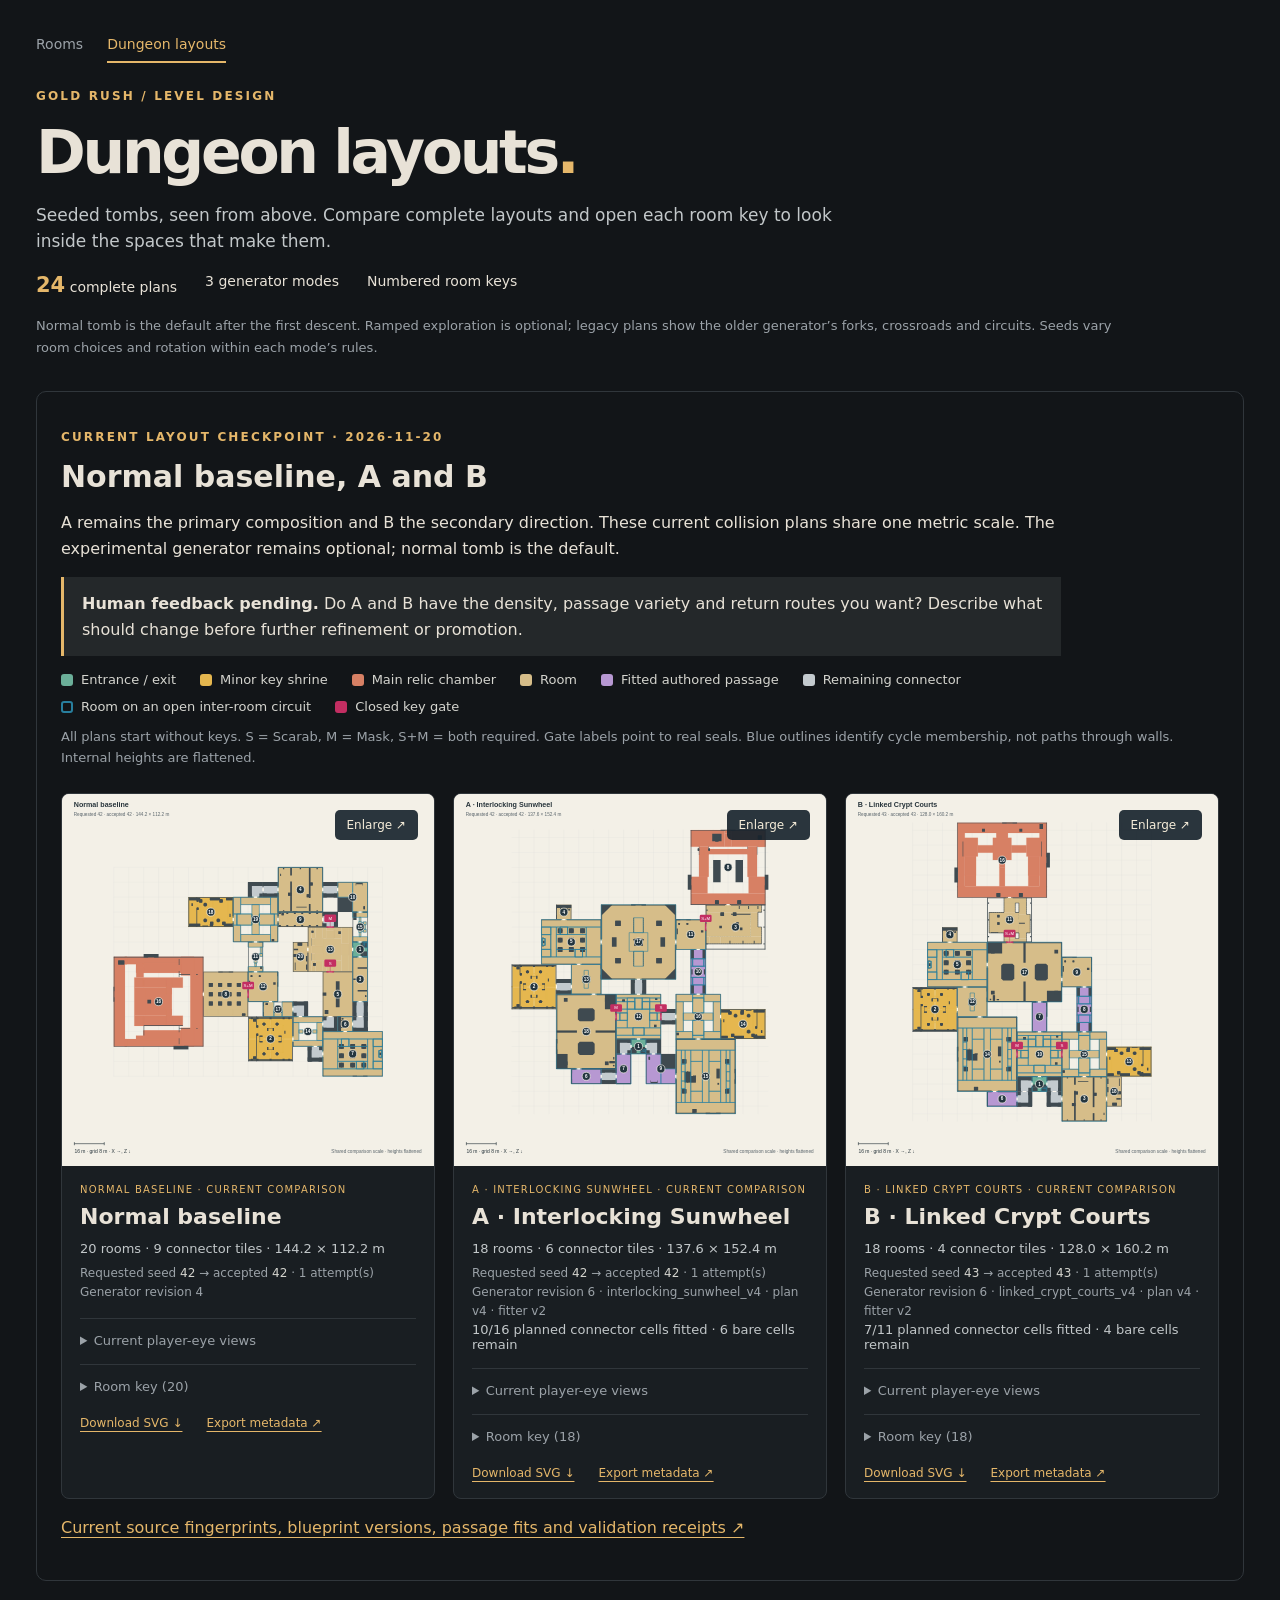
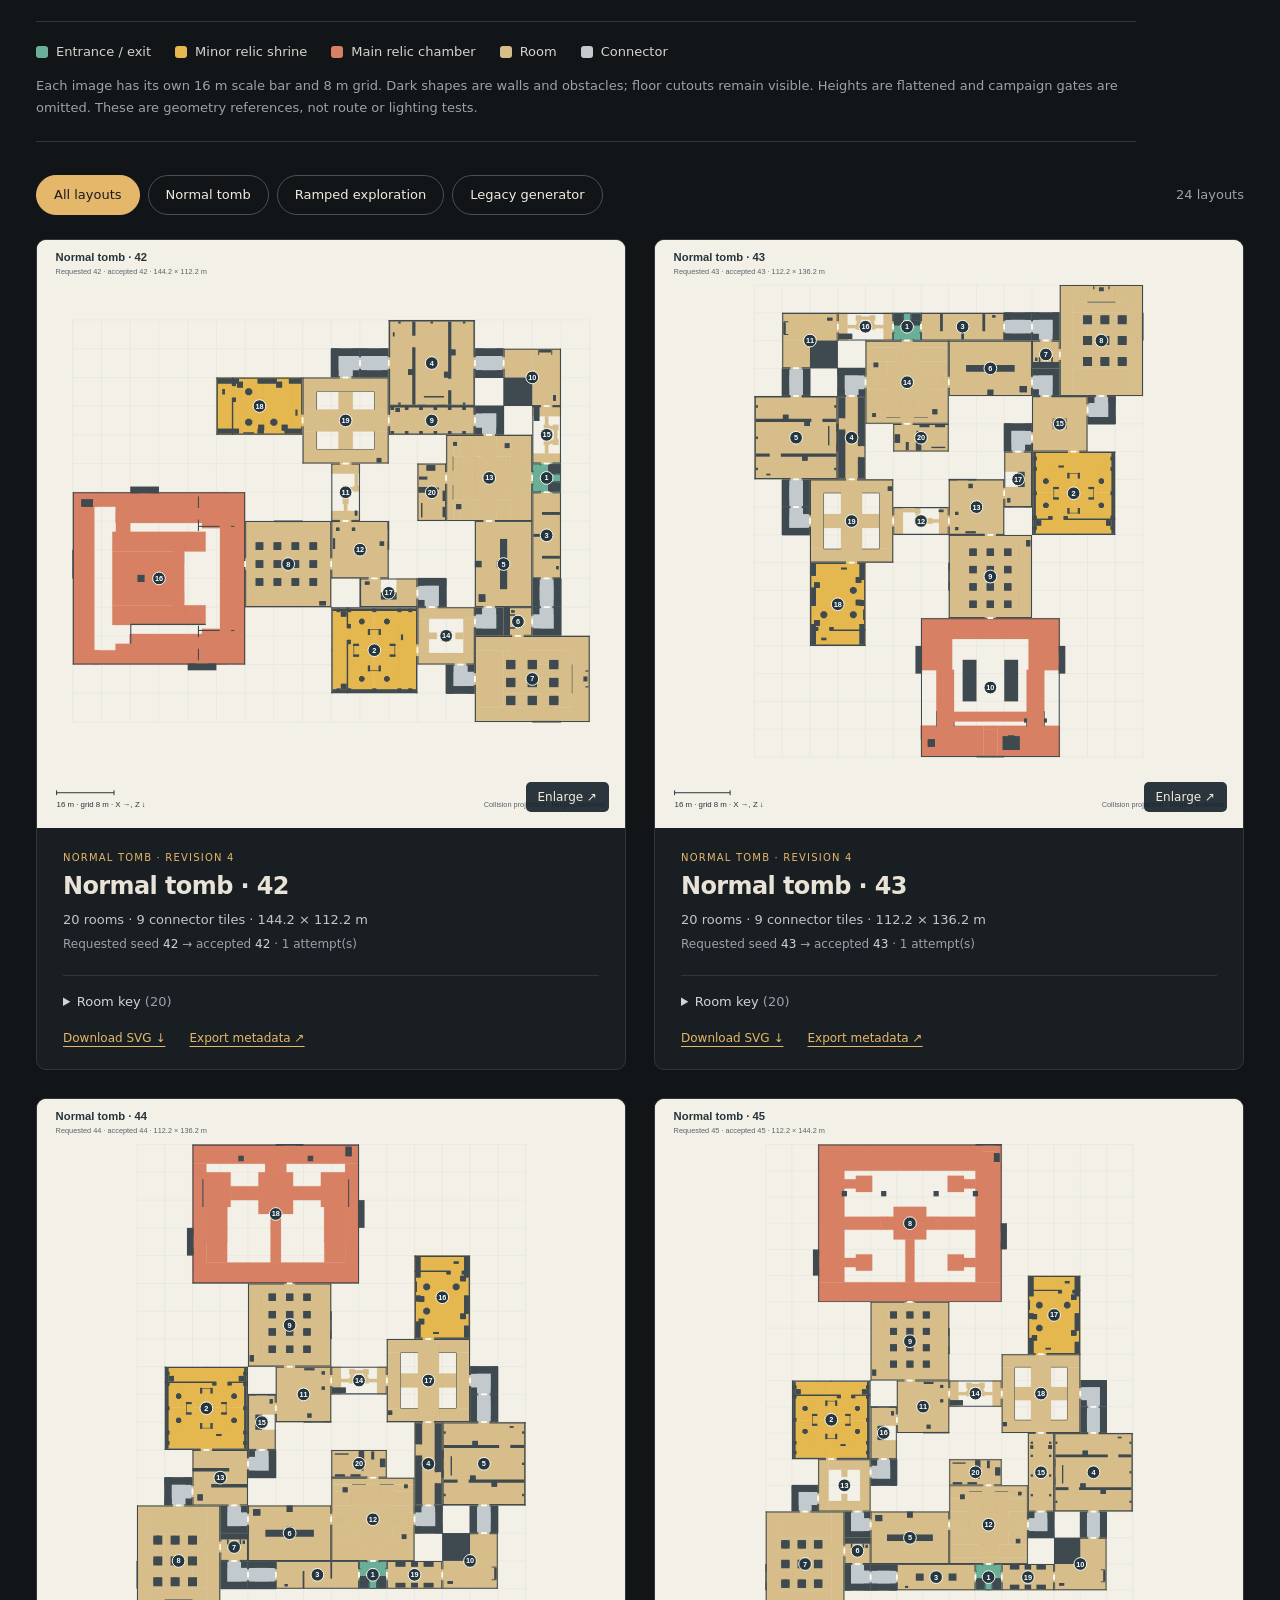
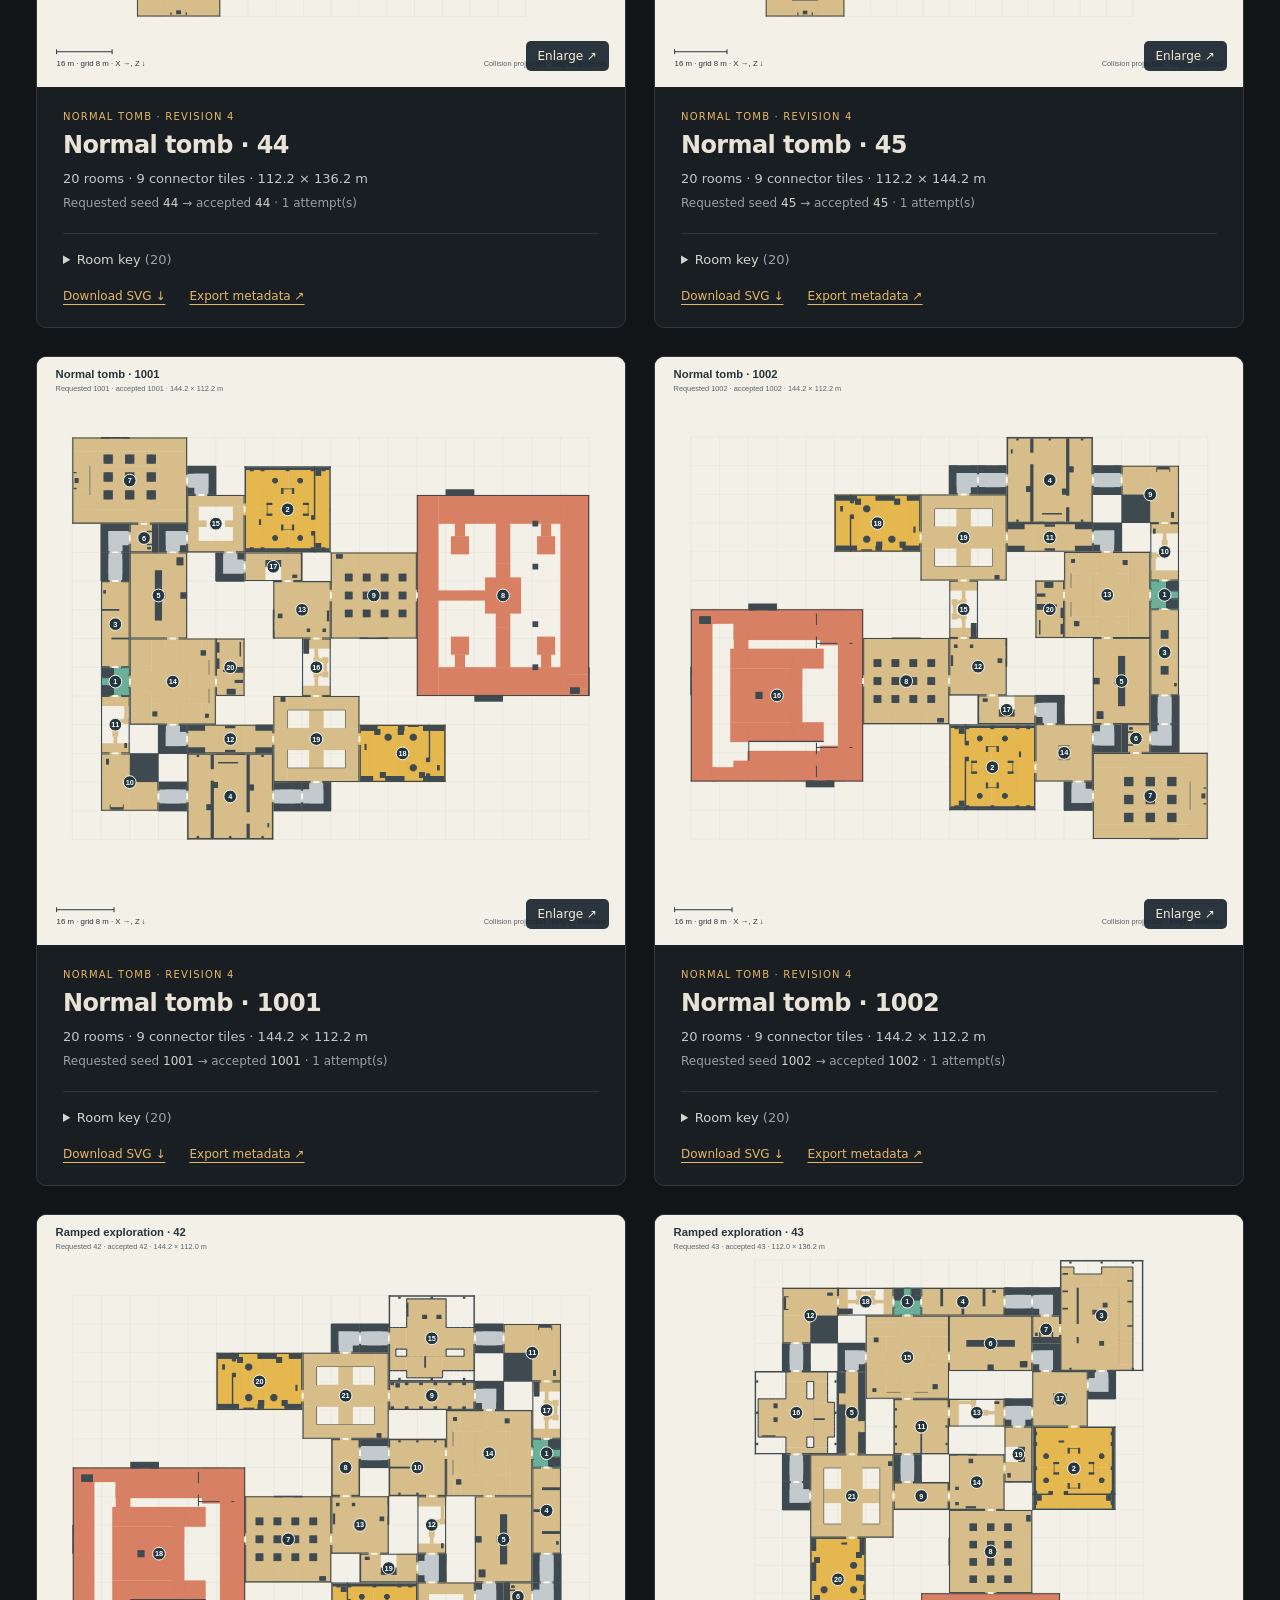
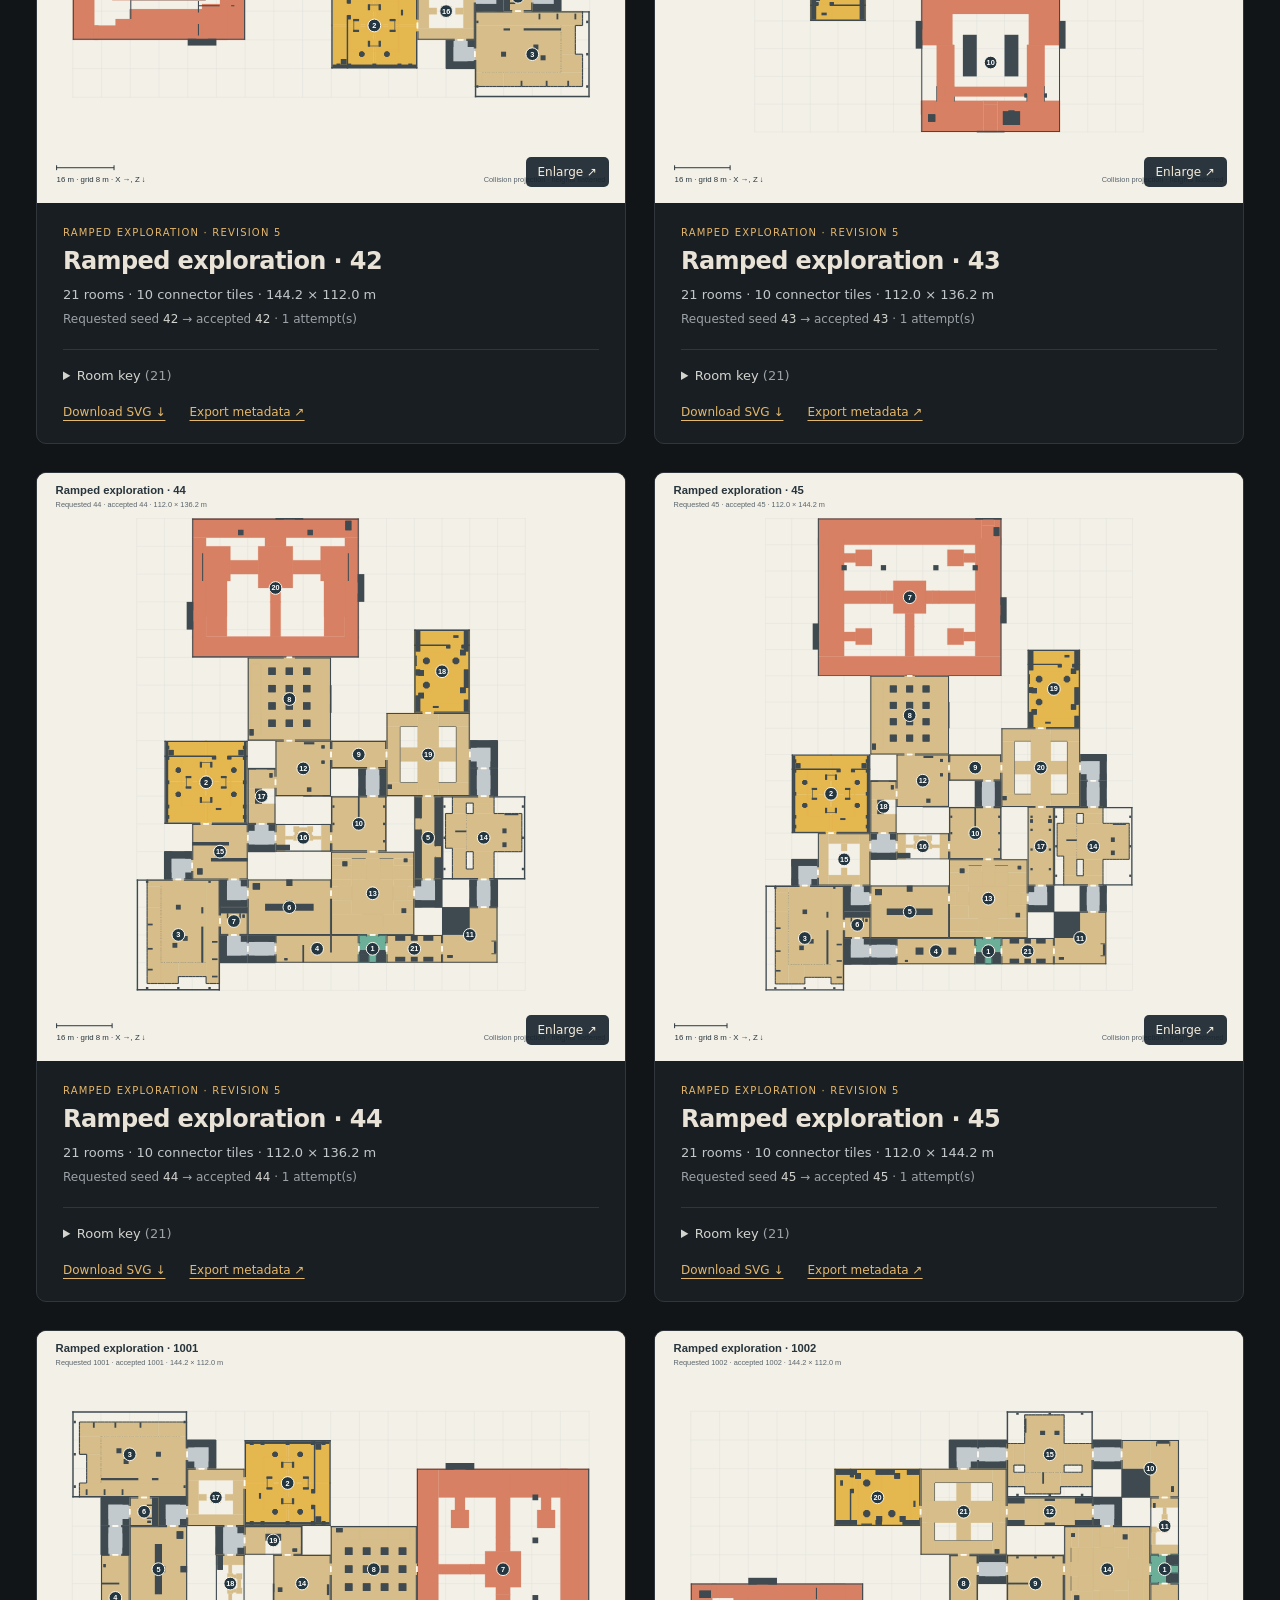
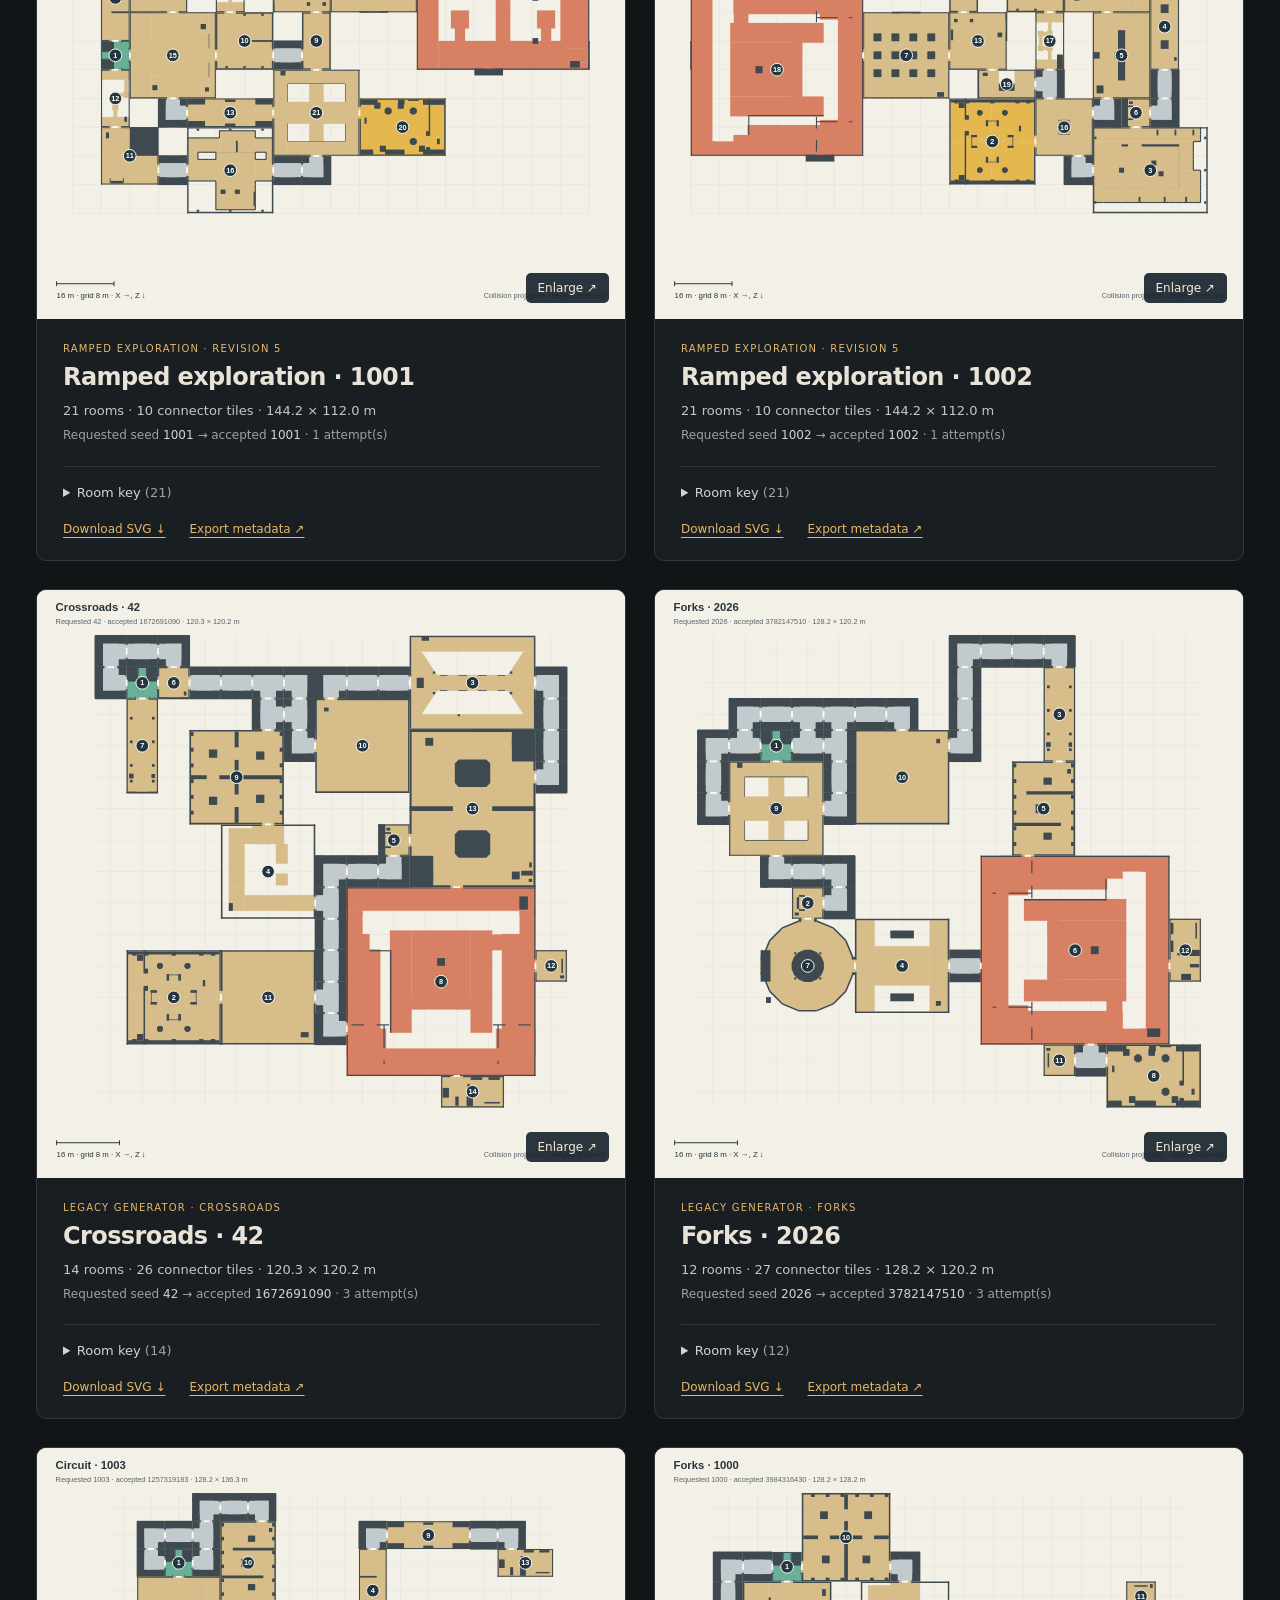
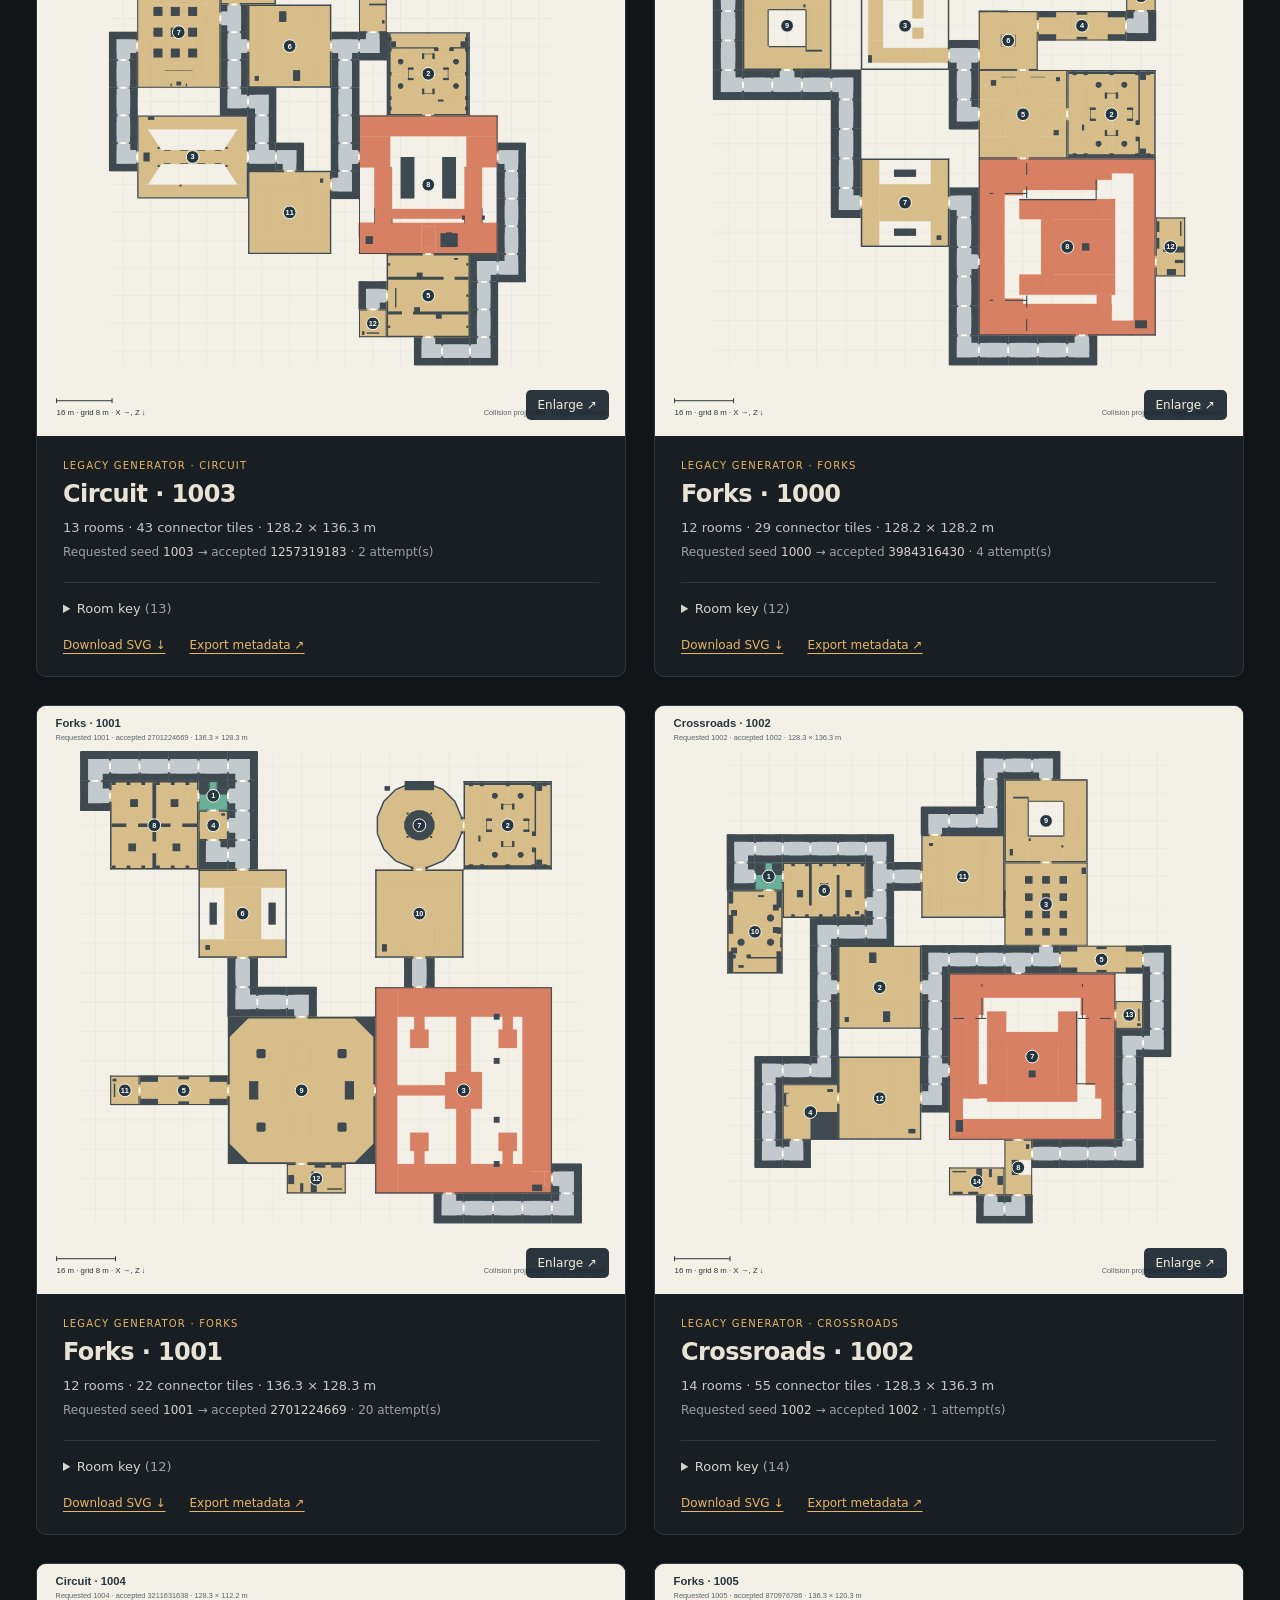
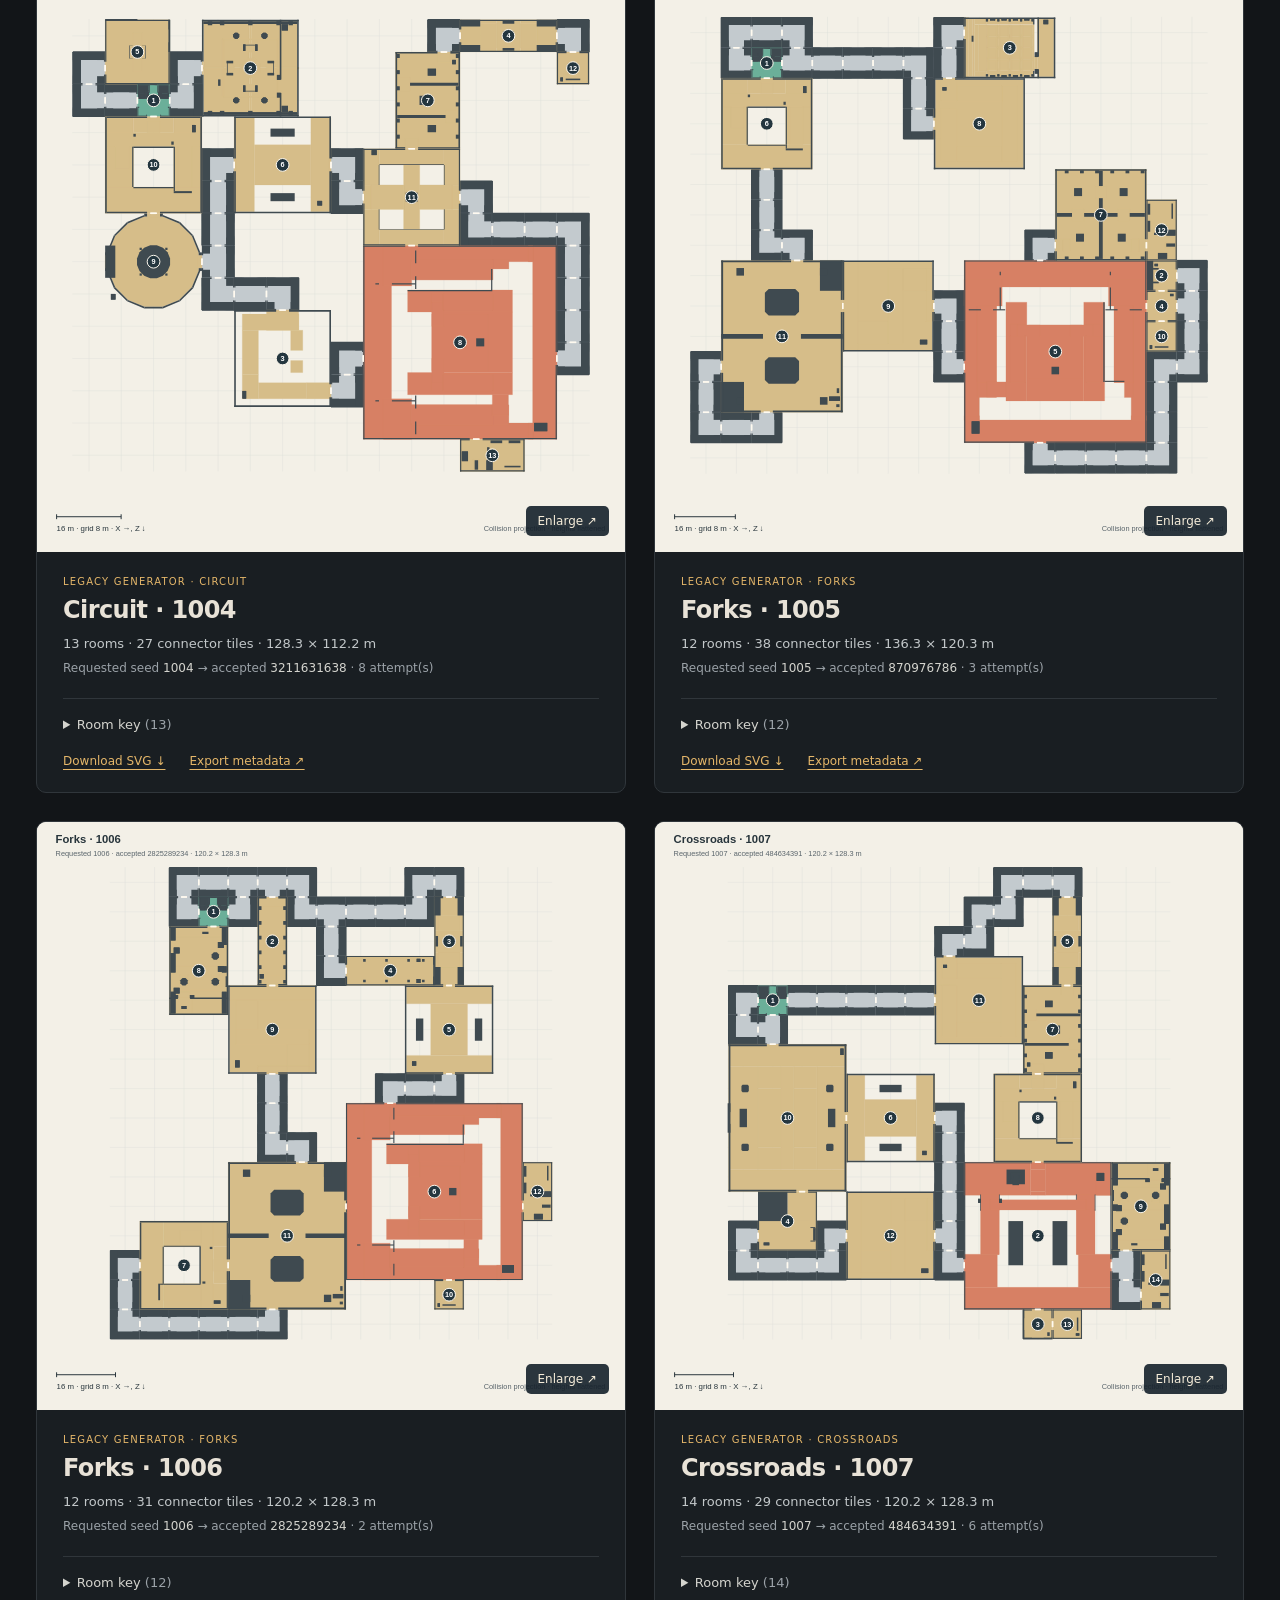
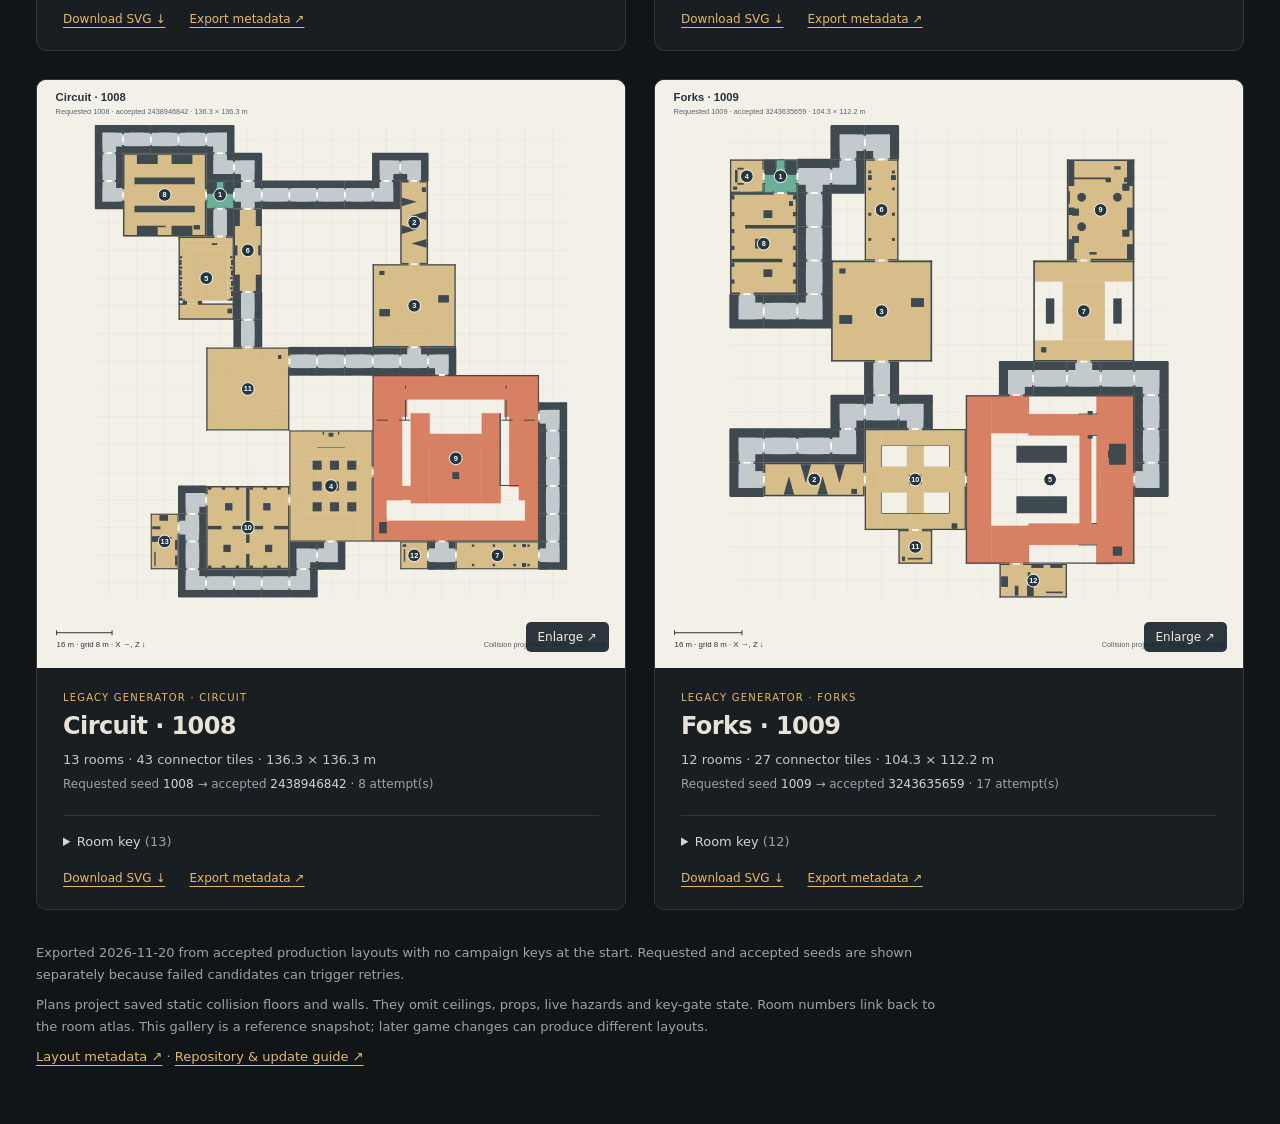
==== commit 230f45e1: "Publish current normal and sprawling layout comparison" ====
--- a/site/layouts.html
+++ b/site/layouts.html
@@ -21,6 +21,63 @@
     <p class="note">Normal tomb is the default after the first descent. Ramped exploration is optional;
       legacy plans show the older generator’s forks, crossroads and circuits. Seeds vary room choices and rotation within each mode’s rules.</p>
   </header>
+  <section class="current-review" id="sprawling-review" aria-labelledby="review-title">
+  <div class="review-heading"><p class="eyebrow">Current layout checkpoint · 2026-11-20</p>
+  <h2 id="review-title">Normal baseline, A and B</h2>
+  <p>A remains the primary composition and B the secondary direction. These current collision plans share one metric scale.
+  The experimental generator remains optional; normal tomb is the default.</p>
+  <p class="review-question"><strong>Human feedback pending.</strong> Do A and B have the density, passage variety and return routes you want?
+  Describe what should change before further refinement or promotion.</p></div>
+  <div class="legend"><span><i class="swatch entrance"></i>Entrance / exit</span><span><i class="swatch shrine"></i>Minor key shrine</span>
+  <span><i class="swatch relic"></i>Main relic chamber</span><span><i class="swatch room"></i>Room</span>
+  <span><i class="swatch fit"></i>Fitted authored passage</span><span><i class="swatch corridor"></i>Remaining connector</span>
+  <span><i class="swatch loop"></i>Room on an open inter-room circuit</span><span><i class="swatch closed"></i>Closed key gate</span></div>
+  <p class="note">All plans start without keys. S = Scarab, M = Mask, S+M = both required. Gate labels point to real seals.
+  Blue outlines identify cycle membership, not paths through walls. Internal heights are flattened.</p>
+  <div class="review-grid"><article class="review-card" id="review-normal_42" data-mode="cyclic_two_key">
+  <a class="layout-shot" href="images/layouts/review-normal_42.svg" data-title="Normal baseline" aria-label="Enlarge Normal baseline">
+    <img src="images/layouts/review-normal_42.svg" width="1200" height="1200" loading="lazy" alt="Normal baseline: top-down collision plan with numbered rooms">
+    <span class="enlarge">Enlarge ↗</span>
+  </a>
+  <div class="layout-body"><p class="layout-type">Normal baseline · Current comparison</p>
+    <h2><a href="#review-normal_42">Normal baseline</a></h2>
+    <p class="layout-summary">20 rooms · 9 connector tiles · 144.2 × 112.2 m</p>
+    <p class="seed">Requested seed <b>42</b> → accepted <b>42</b> · 1 attempt(s)</p>
+    <p class="seed">Generator revision 4</p><details class="player-views"><summary>Current player-eye views</summary><figure><a href="images/layout-review/normal42_normal_hub_full.webp" target="_blank" rel="noopener"><img loading="lazy" src="images/layout-review/normal42_normal_hub_full.webp" alt="normal hub · 100 fuel · inventory 0"></a><figcaption>normal hub · 100 fuel · inventory 0</figcaption></figure><figure><a href="images/layout-review/normal42_normal_hub_low.webp" target="_blank" rel="noopener"><img loading="lazy" src="images/layout-review/normal42_normal_hub_low.webp" alt="normal hub · 8 fuel · inventory 0"></a><figcaption>normal hub · 8 fuel · inventory 0</figcaption></figure><p class="note">Scripted camera review; fuel and permissions are staged. See provenance for the capture limits.</p></details>
+    <details><summary>Room key <span>(20)</span></summary><ol class="room-key"><li><span>01</span><a href="index.html#spawn_room">Spawn Room</a><small>Entrance / exit</small></li><li><span>02</span><a href="index.html#anubis_trial">Anubis Trial</a><small>Minor relic shrine</small></li><li><span>03</span><a href="index.html#canopic_passage_chicane">Canopic Passage Chicane</a><small></small></li><li><span>04</span><a href="index.html#dart_court_v2">Dart Court V2</a><small></small></li><li><span>05</span><a href="index.html#dual_route_gallery">Dual Route Gallery</a><small></small></li><li><span>06</span><a href="index.html#fuel_shrine">Fuel Shrine</a><small></small></li><li><span>07</span><a href="index.html#grand_hypostyle_hall">Grand Hypostyle Hall</a><small></small></li><li><span>08</span><a href="index.html#hypostyle_hall">Hypostyle Hall</a><small></small></li><li><span>09</span><a href="index.html#jackal_measure">Jackal Measure</a><small></small></li><li><span>10</span><a href="index.html#l_shaped_passage">L Shaped Passage</a><small></small></li><li><span>11</span><a href="index.html#pit_ledge_room">Pit Ledge Room</a><small></small></li><li><span>12</span><a href="index.html#obelisk_junction">Obelisk Junction</a><small></small></li><li><span>13</span><a href="index.html#obelisk_terrace">Obelisk Terrace</a><small></small></li><li><span>14</span><a href="index.html#pillar_hall_ring">Scarab Chasm</a><small></small></li><li><span>15</span><a href="index.html#pit_planks_room">Pit Planks Room</a><small></small></li><li><span>16</span><a href="index.html#skyless_ziggurat">Skyless Ziggurat</a><small>Main relic chamber</small></li><li><span>17</span><a href="index.html#split_room">Split Room</a><small></small></li><li><span>18</span><a href="index.html#sun_shadow">Sun Shadow</a><small>Minor relic shrine</small></li><li><span>19</span><a href="index.html#sunken_shrine">Sunken Shrine</a><small></small></li><li><span>20</span><a href="index.html#vault_room">Vault Room</a><small></small></li></ol></details>
+    <div class="layout-links"><a href="images/layouts/review-normal_42.svg" download>Download SVG ↓</a><a href="layouts.json">Export metadata ↗</a></div>
+  </div>
+</article>
+<article class="review-card" id="review-sprawling_42" data-mode="sprawling_two_key">
+  <a class="layout-shot" href="images/layouts/review-sprawling_42.svg" data-title="A · Interlocking Sunwheel" aria-label="Enlarge A · Interlocking Sunwheel">
+    <img src="images/layouts/review-sprawling_42.svg" width="1200" height="1200" loading="lazy" alt="A · Interlocking Sunwheel: top-down collision plan with numbered rooms">
+    <span class="enlarge">Enlarge ↗</span>
+  </a>
+  <div class="layout-body"><p class="layout-type">A · Interlocking Sunwheel · Current comparison</p>
+    <h2><a href="#review-sprawling_42">A · Interlocking Sunwheel</a></h2>
+    <p class="layout-summary">18 rooms · 6 connector tiles · 137.6 × 152.4 m</p>
+    <p class="seed">Requested seed <b>42</b> → accepted <b>42</b> · 1 attempt(s)</p>
+    <p class="seed">Generator revision 6 · interlocking_sunwheel_v4 · plan v4 · fitter v2</p><p class="layout-summary">10/16 planned connector cells fitted · 6 bare cells remain</p><details class="player-views"><summary>Current player-eye views</summary><figure><a href="images/layout-review/a42_landmark_full.webp" target="_blank" rel="noopener"><img loading="lazy" src="images/layout-review/a42_landmark_full.webp" alt="landmark · 100 fuel · inventory 0"></a><figcaption>landmark · 100 fuel · inventory 0</figcaption></figure><figure><a href="images/layout-review/a42_landmark_low.webp" target="_blank" rel="noopener"><img loading="lazy" src="images/layout-review/a42_landmark_low.webp" alt="landmark · 8 fuel · inventory 0"></a><figcaption>landmark · 8 fuel · inventory 0</figcaption></figure><figure><a href="images/layout-review/a42_passage_full.webp" target="_blank" rel="noopener"><img loading="lazy" src="images/layout-review/a42_passage_full.webp" alt="passage · 100 fuel · inventory 0"></a><figcaption>passage · 100 fuel · inventory 0</figcaption></figure><figure><a href="images/layout-review/a42_passage_low.webp" target="_blank" rel="noopener"><img loading="lazy" src="images/layout-review/a42_passage_low.webp" alt="passage · 8 fuel · inventory 0"></a><figcaption>passage · 8 fuel · inventory 0</figcaption></figure><figure><a href="images/layout-review/a42_seal_full.webp" target="_blank" rel="noopener"><img loading="lazy" src="images/layout-review/a42_seal_full.webp" alt="seal · 100 fuel · inventory 0"></a><figcaption>seal · 100 fuel · inventory 0</figcaption></figure><figure><a href="images/layout-review/a42_seal_low.webp" target="_blank" rel="noopener"><img loading="lazy" src="images/layout-review/a42_seal_low.webp" alt="seal · 8 fuel · inventory 0"></a><figcaption>seal · 8 fuel · inventory 0</figcaption></figure><figure><a href="images/layout-review/a42_final_full.webp" target="_blank" rel="noopener"><img loading="lazy" src="images/layout-review/a42_final_full.webp" alt="final · 100 fuel · inventory 3"></a><figcaption>final · 100 fuel · inventory 3</figcaption></figure><figure><a href="images/layout-review/a42_final_low.webp" target="_blank" rel="noopener"><img loading="lazy" src="images/layout-review/a42_final_low.webp" alt="final · 8 fuel · inventory 3"></a><figcaption>final · 8 fuel · inventory 3</figcaption></figure><p class="note">Scripted camera review; fuel and permissions are staged. See provenance for the capture limits.</p></details>
+    <details><summary>Room key <span>(18)</span></summary><ol class="room-key"><li><span>01</span><a href="index.html#spawn_room">Spawn Room</a><small>Entrance / exit</small></li><li><span>02</span><a href="index.html#anubis_trial">Anubis Trial</a><small>Minor relic shrine</small></li><li><span>03</span><a href="index.html#burial_hall_complex_sprawling">Burial Hall Complex · Experimental</a><small></small></li><li><span>04</span><a href="index.html#fuel_shrine">Fuel Shrine</a><small></small></li><li><span>05</span><a href="index.html#grand_hypostyle_hall">Grand Hypostyle Hall</a><small></small></li><li><span>06</span><a href="index.html#inner_route_landing">Inner Route Landing</a><small>Fitted authored passage</small></li><li><span>07</span><a href="index.html#inner_route_landing">Inner Route Landing</a><small>Fitted authored passage</small></li><li><span>08</span><a href="index.html#jackals_jaw_sprawling">Jackals Jaw · Experimental</a><small>Main relic chamber</small></li><li><span>09</span><a href="index.html#l_shaped_passage">L Shaped Passage</a><small>Fitted authored passage</small></li><li><span>10</span><a href="index.html#long_gallery">Long Gallery</a><small>Fitted authored passage</small></li><li><span>11</span><a href="index.html#obelisk_junction">Obelisk Junction</a><small></small></li><li><span>12</span><a href="index.html#obelisk_terrace">Obelisk Terrace</a><small></small></li><li><span>13</span><a href="index.html#pillar_hall">Offering Court</a><small></small></li><li><span>14</span><a href="index.html#sun_shadow">Sun Shadow</a><small>Minor relic shrine</small></li><li><span>15</span><a href="index.html#sundered_processional_court_sprawling">Sundered Processional Court · Experimental</a><small></small></li><li><span>16</span><a href="index.html#sunken_shrine">Sunken Shrine</a><small></small></li><li><span>17</span><a href="index.html#sunwheel_arena_sprawling">Sunwheel Arena · Experimental</a><small></small></li><li><span>18</span><a href="index.html#twin_court_crypt">Twin Court Crypt</a><small></small></li></ol></details>
+    <div class="layout-links"><a href="images/layouts/review-sprawling_42.svg" download>Download SVG ↓</a><a href="layouts.json">Export metadata ↗</a></div>
+  </div>
+</article>
+<article class="review-card" id="review-sprawling_43" data-mode="sprawling_two_key">
+  <a class="layout-shot" href="images/layouts/review-sprawling_43.svg" data-title="B · Linked Crypt Courts" aria-label="Enlarge B · Linked Crypt Courts">
+    <img src="images/layouts/review-sprawling_43.svg" width="1200" height="1200" loading="lazy" alt="B · Linked Crypt Courts: top-down collision plan with numbered rooms">
+    <span class="enlarge">Enlarge ↗</span>
+  </a>
+  <div class="layout-body"><p class="layout-type">B · Linked Crypt Courts · Current comparison</p>
+    <h2><a href="#review-sprawling_43">B · Linked Crypt Courts</a></h2>
+    <p class="layout-summary">18 rooms · 4 connector tiles · 128.0 × 160.2 m</p>
+    <p class="seed">Requested seed <b>43</b> → accepted <b>43</b> · 1 attempt(s)</p>
+    <p class="seed">Generator revision 6 · linked_crypt_courts_v4 · plan v4 · fitter v2</p><p class="layout-summary">7/11 planned connector cells fitted · 4 bare cells remain</p><details class="player-views"><summary>Current player-eye views</summary><figure><a href="images/layout-review/b43_landmark_full.webp" target="_blank" rel="noopener"><img loading="lazy" src="images/layout-review/b43_landmark_full.webp" alt="landmark · 100 fuel · inventory 0"></a><figcaption>landmark · 100 fuel · inventory 0</figcaption></figure><figure><a href="images/layout-review/b43_landmark_low.webp" target="_blank" rel="noopener"><img loading="lazy" src="images/layout-review/b43_landmark_low.webp" alt="landmark · 8 fuel · inventory 0"></a><figcaption>landmark · 8 fuel · inventory 0</figcaption></figure><figure><a href="images/layout-review/b43_passage_full.webp" target="_blank" rel="noopener"><img loading="lazy" src="images/layout-review/b43_passage_full.webp" alt="passage · 100 fuel · inventory 0"></a><figcaption>passage · 100 fuel · inventory 0</figcaption></figure><figure><a href="images/layout-review/b43_passage_low.webp" target="_blank" rel="noopener"><img loading="lazy" src="images/layout-review/b43_passage_low.webp" alt="passage · 8 fuel · inventory 0"></a><figcaption>passage · 8 fuel · inventory 0</figcaption></figure><figure><a href="images/layout-review/b43_seal_full.webp" target="_blank" rel="noopener"><img loading="lazy" src="images/layout-review/b43_seal_full.webp" alt="seal · 100 fuel · inventory 0"></a><figcaption>seal · 100 fuel · inventory 0</figcaption></figure><figure><a href="images/layout-review/b43_seal_low.webp" target="_blank" rel="noopener"><img loading="lazy" src="images/layout-review/b43_seal_low.webp" alt="seal · 8 fuel · inventory 0"></a><figcaption>seal · 8 fuel · inventory 0</figcaption></figure><figure><a href="images/layout-review/b43_final_full.webp" target="_blank" rel="noopener"><img loading="lazy" src="images/layout-review/b43_final_full.webp" alt="final · 100 fuel · inventory 3"></a><figcaption>final · 100 fuel · inventory 3</figcaption></figure><figure><a href="images/layout-review/b43_final_low.webp" target="_blank" rel="noopener"><img loading="lazy" src="images/layout-review/b43_final_low.webp" alt="final · 8 fuel · inventory 3"></a><figcaption>final · 8 fuel · inventory 3</figcaption></figure><p class="note">Scripted camera review; fuel and permissions are staged. See provenance for the capture limits.</p></details>
+    <details><summary>Room key <span>(18)</span></summary><ol class="room-key"><li><span>01</span><a href="index.html#spawn_room">Spawn Room</a><small>Entrance / exit</small></li><li><span>02</span><a href="index.html#anubis_trial">Anubis Trial</a><small>Minor relic shrine</small></li><li><span>03</span><a href="index.html#dart_court_v2">Dart Court V2</a><small></small></li><li><span>04</span><a href="index.html#fuel_shrine">Fuel Shrine</a><small></small></li><li><span>05</span><a href="index.html#grand_hypostyle_hall">Grand Hypostyle Hall</a><small></small></li><li><span>06</span><a href="index.html#inner_route_landing">Inner Route Landing</a><small>Fitted authored passage</small></li><li><span>07</span><a href="index.html#inner_route_landing">Inner Route Landing</a><small>Fitted authored passage</small></li><li><span>08</span><a href="index.html#long_gallery">Long Gallery</a><small>Fitted authored passage</small></li><li><span>09</span><a href="index.html#obelisk_junction">Obelisk Junction</a><small></small></li><li><span>10</span><a href="index.html#obelisk_terrace">Obelisk Terrace</a><small></small></li><li><span>11</span><a href="index.html#offset_terrace_complex_sprawling">Offset Terrace Complex · Experimental</a><small></small></li><li><span>12</span><a href="index.html#pillar_hall">Offering Court</a><small></small></li><li><span>13</span><a href="index.html#sun_shadow">Sun Shadow</a><small>Minor relic shrine</small></li><li><span>14</span><a href="index.html#sundered_processional_court_sprawling">Sundered Processional Court · Experimental</a><small></small></li><li><span>15</span><a href="index.html#sunken_shrine">Sunken Shrine</a><small></small></li><li><span>16</span><a href="index.html#sunken_sun_sprawling">Sunken Sun · Experimental</a><small>Main relic chamber</small></li><li><span>17</span><a href="index.html#twin_court_crypt">Twin Court Crypt</a><small></small></li><li><span>18</span><a href="index.html#vault_room">Vault Room</a><small></small></li></ol></details>
+    <div class="layout-links"><a href="images/layouts/review-sprawling_43.svg" download>Download SVG ↓</a><a href="layouts.json">Export metadata ↗</a></div>
+  </div>
+</article></div>
+  <p><a href="layouts.json">Current source fingerprints, blueprint versions, passage fits and validation receipts ↗</a></p>
+</section>
   <section class="plan-guide" aria-label="How to read the plans">
     <div class="legend"><span><i class="swatch entrance"></i>Entrance / exit</span><span><i class="swatch shrine"></i>Minor relic shrine</span><span><i class="swatch relic"></i>Main relic chamber</span><span><i class="swatch room"></i>Room</span><span><i class="swatch corridor"></i>Connector</span></div>
     <p class="note">Each image has its own 16 m scale bar and 8 m grid. Dark shapes are walls and obstacles; floor cutouts remain visible.
@@ -44,6 +101,7 @@
     <h2><a href="#cyclic_two_key-42">Normal tomb · 42</a></h2>
     <p class="layout-summary">20 rooms · 9 connector tiles · 144.2 × 112.2 m</p>
     <p class="seed">Requested seed <b>42</b> → accepted <b>42</b> · 1 attempt(s)</p>
+    
     <details><summary>Room key <span>(20)</span></summary><ol class="room-key"><li><span>01</span><a href="index.html#spawn_room">Spawn Room</a><small>Entrance / exit</small></li><li><span>02</span><a href="index.html#anubis_trial">Anubis Trial</a><small>Minor relic shrine</small></li><li><span>03</span><a href="index.html#canopic_passage_chicane">Canopic Passage Chicane</a><small></small></li><li><span>04</span><a href="index.html#dart_court_v2">Dart Court V2</a><small></small></li><li><span>05</span><a href="index.html#dual_route_gallery">Dual Route Gallery</a><small></small></li><li><span>06</span><a href="index.html#fuel_shrine">Fuel Shrine</a><small></small></li><li><span>07</span><a href="index.html#grand_hypostyle_hall">Grand Hypostyle Hall</a><small></small></li><li><span>08</span><a href="index.html#hypostyle_hall">Hypostyle Hall</a><small></small></li><li><span>09</span><a href="index.html#jackal_measure">Jackal Measure</a><small></small></li><li><span>10</span><a href="index.html#l_shaped_passage">L Shaped Passage</a><small></small></li><li><span>11</span><a href="index.html#pit_ledge_room">Pit Ledge Room</a><small></small></li><li><span>12</span><a href="index.html#obelisk_junction">Obelisk Junction</a><small></small></li><li><span>13</span><a href="index.html#obelisk_terrace">Obelisk Terrace</a><small></small></li><li><span>14</span><a href="index.html#pillar_hall_ring">Scarab Chasm</a><small></small></li><li><span>15</span><a href="index.html#pit_planks_room">Pit Planks Room</a><small></small></li><li><span>16</span><a href="index.html#skyless_ziggurat">Skyless Ziggurat</a><small>Main relic chamber</small></li><li><span>17</span><a href="index.html#split_room">Split Room</a><small></small></li><li><span>18</span><a href="index.html#sun_shadow">Sun Shadow</a><small>Minor relic shrine</small></li><li><span>19</span><a href="index.html#sunken_shrine">Sunken Shrine</a><small></small></li><li><span>20</span><a href="index.html#vault_room">Vault Room</a><small></small></li></ol></details>
     <div class="layout-links"><a href="images/layouts/cyclic_two_key-42.svg" download>Download SVG ↓</a><a href="layouts.json">Export metadata ↗</a></div>
   </div>
@@ -57,6 +115,7 @@
     <h2><a href="#cyclic_two_key-43">Normal tomb · 43</a></h2>
     <p class="layout-summary">20 rooms · 9 connector tiles · 112.2 × 136.2 m</p>
     <p class="seed">Requested seed <b>43</b> → accepted <b>43</b> · 1 attempt(s)</p>
+    
     <details><summary>Room key <span>(20)</span></summary><ol class="room-key"><li><span>01</span><a href="index.html#spawn_room">Spawn Room</a><small>Entrance / exit</small></li><li><span>02</span><a href="index.html#anubis_trial">Anubis Trial</a><small>Minor relic shrine</small></li><li><span>03</span><a href="index.html#canopic_passage_chicane">Canopic Passage Chicane</a><small></small></li><li><span>04</span><a href="index.html#collapse_passage">Collapse Passage</a><small></small></li><li><span>05</span><a href="index.html#dart_court_v2">Dart Court V2</a><small></small></li><li><span>06</span><a href="index.html#dual_route_gallery">Dual Route Gallery</a><small></small></li><li><span>07</span><a href="index.html#fuel_shrine">Fuel Shrine</a><small></small></li><li><span>08</span><a href="index.html#grand_hypostyle_hall">Grand Hypostyle Hall</a><small></small></li><li><span>09</span><a href="index.html#hypostyle_hall">Hypostyle Hall</a><small></small></li><li><span>10</span><a href="index.html#jackals_jaw">Jackals Jaw</a><small>Main relic chamber</small></li><li><span>11</span><a href="index.html#l_shaped_passage">L Shaped Passage</a><small></small></li><li><span>12</span><a href="index.html#pit_ledge_room">Pit Ledge Room</a><small></small></li><li><span>13</span><a href="index.html#obelisk_junction">Obelisk Junction</a><small></small></li><li><span>14</span><a href="index.html#obelisk_terrace">Obelisk Terrace</a><small></small></li><li><span>15</span><a href="index.html#pillar_hall">Offering Court</a><small></small></li><li><span>16</span><a href="index.html#pit_planks_room">Pit Planks Room</a><small></small></li><li><span>17</span><a href="index.html#split_room">Split Room</a><small></small></li><li><span>18</span><a href="index.html#sun_shadow">Sun Shadow</a><small>Minor relic shrine</small></li><li><span>19</span><a href="index.html#sunken_shrine">Sunken Shrine</a><small></small></li><li><span>20</span><a href="index.html#vault_room">Vault Room</a><small></small></li></ol></details>
     <div class="layout-links"><a href="images/layouts/cyclic_two_key-43.svg" download>Download SVG ↓</a><a href="layouts.json">Export metadata ↗</a></div>
   </div>
@@ -70,6 +129,7 @@
     <h2><a href="#cyclic_two_key-44">Normal tomb · 44</a></h2>
     <p class="layout-summary">20 rooms · 9 connector tiles · 112.2 × 136.2 m</p>
     <p class="seed">Requested seed <b>44</b> → accepted <b>44</b> · 1 attempt(s)</p>
+    
     <details><summary>Room key <span>(20)</span></summary><ol class="room-key"><li><span>01</span><a href="index.html#spawn_room">Spawn Room</a><small>Entrance / exit</small></li><li><span>02</span><a href="index.html#anubis_trial">Anubis Trial</a><small>Minor relic shrine</small></li><li><span>03</span><a href="index.html#canopic_passage">Canopic Passage</a><small></small></li><li><span>04</span><a href="index.html#collapse_passage">Collapse Passage</a><small></small></li><li><span>05</span><a href="index.html#dart_court_v2">Dart Court V2</a><small></small></li><li><span>06</span><a href="index.html#dual_route_gallery">Dual Route Gallery</a><small></small></li><li><span>07</span><a href="index.html#fuel_shrine">Fuel Shrine</a><small></small></li><li><span>08</span><a href="index.html#grand_hypostyle_hall">Grand Hypostyle Hall</a><small></small></li><li><span>09</span><a href="index.html#hypostyle_hall">Hypostyle Hall</a><small></small></li><li><span>10</span><a href="index.html#l_shaped_passage">L Shaped Passage</a><small></small></li><li><span>11</span><a href="index.html#obelisk_junction">Obelisk Junction</a><small></small></li><li><span>12</span><a href="index.html#obelisk_terrace">Obelisk Terrace</a><small></small></li><li><span>13</span><a href="index.html#pillar_hall_baffles">Hall of Two Jaws</a><small></small></li><li><span>14</span><a href="index.html#pit_planks_room">Pit Planks Room</a><small></small></li><li><span>15</span><a href="index.html#split_room">Split Room</a><small></small></li><li><span>16</span><a href="index.html#sun_shadow">Sun Shadow</a><small>Minor relic shrine</small></li><li><span>17</span><a href="index.html#sunken_shrine">Sunken Shrine</a><small></small></li><li><span>18</span><a href="index.html#sunken_sun">Sunken Sun</a><small>Main relic chamber</small></li><li><span>19</span><a href="index.html#trap_gallery">Trap Gallery</a><small></small></li><li><span>20</span><a href="index.html#vault_room">Vault Room</a><small></small></li></ol></details>
     <div class="layout-links"><a href="images/layouts/cyclic_two_key-44.svg" download>Download SVG ↓</a><a href="layouts.json">Export metadata ↗</a></div>
   </div>
@@ -83,6 +143,7 @@
     <h2><a href="#cyclic_two_key-45">Normal tomb · 45</a></h2>
     <p class="layout-summary">20 rooms · 9 connector tiles · 112.2 × 144.2 m</p>
     <p class="seed">Requested seed <b>45</b> → accepted <b>45</b> · 1 attempt(s)</p>
+    
     <details><summary>Room key <span>(20)</span></summary><ol class="room-key"><li><span>01</span><a href="index.html#spawn_room">Spawn Room</a><small>Entrance / exit</small></li><li><span>02</span><a href="index.html#anubis_trial">Anubis Trial</a><small>Minor relic shrine</small></li><li><span>03</span><a href="index.html#canopic_passage_islands">Canopic Passage Islands</a><small></small></li><li><span>04</span><a href="index.html#dart_court_v2">Dart Court V2</a><small></small></li><li><span>05</span><a href="index.html#dual_route_gallery">Dual Route Gallery</a><small></small></li><li><span>06</span><a href="index.html#fuel_shrine">Fuel Shrine</a><small></small></li><li><span>07</span><a href="index.html#grand_hypostyle_hall">Grand Hypostyle Hall</a><small></small></li><li><span>08</span><a href="index.html#hundred_pillars">Hundred Pillars</a><small>Main relic chamber</small></li><li><span>09</span><a href="index.html#hypostyle_hall">Hypostyle Hall</a><small></small></li><li><span>10</span><a href="index.html#l_shaped_passage">L Shaped Passage</a><small></small></li><li><span>11</span><a href="index.html#obelisk_junction">Obelisk Junction</a><small></small></li><li><span>12</span><a href="index.html#obelisk_terrace">Obelisk Terrace</a><small></small></li><li><span>13</span><a href="index.html#pillar_hall_ring">Scarab Chasm</a><small></small></li><li><span>14</span><a href="index.html#pit_planks_room">Pit Planks Room</a><small></small></li><li><span>15</span><a href="index.html#processional_hall">Processional Hall</a><small></small></li><li><span>16</span><a href="index.html#split_room">Split Room</a><small></small></li><li><span>17</span><a href="index.html#sun_shadow">Sun Shadow</a><small>Minor relic shrine</small></li><li><span>18</span><a href="index.html#sunken_shrine">Sunken Shrine</a><small></small></li><li><span>19</span><a href="index.html#trap_gallery">Trap Gallery</a><small></small></li><li><span>20</span><a href="index.html#vault_room">Vault Room</a><small></small></li></ol></details>
     <div class="layout-links"><a href="images/layouts/cyclic_two_key-45.svg" download>Download SVG ↓</a><a href="layouts.json">Export metadata ↗</a></div>
   </div>
@@ -96,6 +157,7 @@
     <h2><a href="#cyclic_two_key-1001">Normal tomb · 1001</a></h2>
     <p class="layout-summary">20 rooms · 9 connector tiles · 144.2 × 112.2 m</p>
     <p class="seed">Requested seed <b>1001</b> → accepted <b>1001</b> · 1 attempt(s)</p>
+    
     <details><summary>Room key <span>(20)</span></summary><ol class="room-key"><li><span>01</span><a href="index.html#spawn_room">Spawn Room</a><small>Entrance / exit</small></li><li><span>02</span><a href="index.html#anubis_trial">Anubis Trial</a><small>Minor relic shrine</small></li><li><span>03</span><a href="index.html#canopic_passage">Canopic Passage</a><small></small></li><li><span>04</span><a href="index.html#dart_court_v2">Dart Court V2</a><small></small></li><li><span>05</span><a href="index.html#dual_route_gallery">Dual Route Gallery</a><small></small></li><li><span>06</span><a href="index.html#fuel_shrine">Fuel Shrine</a><small></small></li><li><span>07</span><a href="index.html#grand_hypostyle_hall">Grand Hypostyle Hall</a><small></small></li><li><span>08</span><a href="index.html#hundred_pillars">Hundred Pillars</a><small>Main relic chamber</small></li><li><span>09</span><a href="index.html#hypostyle_hall">Hypostyle Hall</a><small></small></li><li><span>10</span><a href="index.html#l_shaped_passage">L Shaped Passage</a><small></small></li><li><span>11</span><a href="index.html#pit_ledge_room">Pit Ledge Room</a><small></small></li><li><span>12</span><a href="index.html#long_gallery">Long Gallery</a><small></small></li><li><span>13</span><a href="index.html#obelisk_junction">Obelisk Junction</a><small></small></li><li><span>14</span><a href="index.html#obelisk_terrace">Obelisk Terrace</a><small></small></li><li><span>15</span><a href="index.html#pillar_hall_ring">Scarab Chasm</a><small></small></li><li><span>16</span><a href="index.html#pit_planks_room">Pit Planks Room</a><small></small></li><li><span>17</span><a href="index.html#split_room">Split Room</a><small></small></li><li><span>18</span><a href="index.html#sun_shadow">Sun Shadow</a><small>Minor relic shrine</small></li><li><span>19</span><a href="index.html#sunken_shrine">Sunken Shrine</a><small></small></li><li><span>20</span><a href="index.html#vault_room">Vault Room</a><small></small></li></ol></details>
     <div class="layout-links"><a href="images/layouts/cyclic_two_key-1001.svg" download>Download SVG ↓</a><a href="layouts.json">Export metadata ↗</a></div>
   </div>
@@ -109,6 +171,7 @@
     <h2><a href="#cyclic_two_key-1002">Normal tomb · 1002</a></h2>
     <p class="layout-summary">20 rooms · 9 connector tiles · 144.2 × 112.2 m</p>
     <p class="seed">Requested seed <b>1002</b> → accepted <b>1002</b> · 1 attempt(s)</p>
+    
     <details><summary>Room key <span>(20)</span></summary><ol class="room-key"><li><span>01</span><a href="index.html#spawn_room">Spawn Room</a><small>Entrance / exit</small></li><li><span>02</span><a href="index.html#anubis_trial">Anubis Trial</a><small>Minor relic shrine</small></li><li><span>03</span><a href="index.html#canopic_passage_islands">Canopic Passage Islands</a><small></small></li><li><span>04</span><a href="index.html#dart_court_v2">Dart Court V2</a><small></small></li><li><span>05</span><a href="index.html#dual_route_gallery">Dual Route Gallery</a><small></small></li><li><span>06</span><a href="index.html#fuel_shrine">Fuel Shrine</a><small></small></li><li><span>07</span><a href="index.html#grand_hypostyle_hall">Grand Hypostyle Hall</a><small></small></li><li><span>08</span><a href="index.html#hypostyle_hall">Hypostyle Hall</a><small></small></li><li><span>09</span><a href="index.html#l_shaped_passage">L Shaped Passage</a><small></small></li><li><span>10</span><a href="index.html#pit_ledge_room">Pit Ledge Room</a><small></small></li><li><span>11</span><a href="index.html#long_gallery">Long Gallery</a><small></small></li><li><span>12</span><a href="index.html#obelisk_junction">Obelisk Junction</a><small></small></li><li><span>13</span><a href="index.html#obelisk_terrace">Obelisk Terrace</a><small></small></li><li><span>14</span><a href="index.html#pillar_hall">Offering Court</a><small></small></li><li><span>15</span><a href="index.html#pit_planks_room">Pit Planks Room</a><small></small></li><li><span>16</span><a href="index.html#skyless_ziggurat">Skyless Ziggurat</a><small>Main relic chamber</small></li><li><span>17</span><a href="index.html#split_room">Split Room</a><small></small></li><li><span>18</span><a href="index.html#sun_shadow">Sun Shadow</a><small>Minor relic shrine</small></li><li><span>19</span><a href="index.html#sunken_shrine">Sunken Shrine</a><small></small></li><li><span>20</span><a href="index.html#vault_room">Vault Room</a><small></small></li></ol></details>
     <div class="layout-links"><a href="images/layouts/cyclic_two_key-1002.svg" download>Download SVG ↓</a><a href="layouts.json">Export metadata ↗</a></div>
   </div>
@@ -122,6 +185,7 @@
     <h2><a href="#exploration_two_key-42">Ramped exploration · 42</a></h2>
     <p class="layout-summary">21 rooms · 10 connector tiles · 144.2 × 112.0 m</p>
     <p class="seed">Requested seed <b>42</b> → accepted <b>42</b> · 1 attempt(s)</p>
+    
     <details><summary>Room key <span>(21)</span></summary><ol class="room-key"><li><span>01</span><a href="index.html#spawn_room">Spawn Room</a><small>Entrance / exit</small></li><li><span>02</span><a href="index.html#anubis_trial">Anubis Trial</a><small>Minor relic shrine</small></li><li><span>03</span><a href="index.html#burial_hall_complex">Burial Hall Complex</a><small></small></li><li><span>04</span><a href="index.html#canopic_passage_chicane">Canopic Passage Chicane</a><small></small></li><li><span>05</span><a href="index.html#dual_route_gallery">Dual Route Gallery</a><small></small></li><li><span>06</span><a href="index.html#fuel_shrine">Fuel Shrine</a><small></small></li><li><span>07</span><a href="index.html#hypostyle_hall">Hypostyle Hall</a><small></small></li><li><span>08</span><a href="index.html#inner_route_landing">Inner Route Landing</a><small></small></li><li><span>09</span><a href="index.html#jackal_measure">Jackal Measure</a><small></small></li><li><span>10</span><a href="index.html#keyed_route_threshold">Keyed Route Threshold</a><small></small></li><li><span>11</span><a href="index.html#l_shaped_passage">L Shaped Passage</a><small></small></li><li><span>12</span><a href="index.html#pit_ledge_room">Pit Ledge Room</a><small></small></li><li><span>13</span><a href="index.html#obelisk_junction">Obelisk Junction</a><small></small></li><li><span>14</span><a href="index.html#obelisk_terrace">Obelisk Terrace</a><small></small></li><li><span>15</span><a href="index.html#offset_terrace_complex">Offset Terrace Complex</a><small></small></li><li><span>16</span><a href="index.html#pillar_hall_ring">Scarab Chasm</a><small></small></li><li><span>17</span><a href="index.html#pit_planks_room">Pit Planks Room</a><small></small></li><li><span>18</span><a href="index.html#skyless_ziggurat">Skyless Ziggurat</a><small>Main relic chamber</small></li><li><span>19</span><a href="index.html#split_room">Split Room</a><small></small></li><li><span>20</span><a href="index.html#sun_shadow">Sun Shadow</a><small>Minor relic shrine</small></li><li><span>21</span><a href="index.html#sunken_shrine">Sunken Shrine</a><small></small></li></ol></details>
     <div class="layout-links"><a href="images/layouts/exploration_two_key-42.svg" download>Download SVG ↓</a><a href="layouts.json">Export metadata ↗</a></div>
   </div>
@@ -135,6 +199,7 @@
     <h2><a href="#exploration_two_key-43">Ramped exploration · 43</a></h2>
     <p class="layout-summary">21 rooms · 10 connector tiles · 112.0 × 136.2 m</p>
     <p class="seed">Requested seed <b>43</b> → accepted <b>43</b> · 1 attempt(s)</p>
+    
     <details><summary>Room key <span>(21)</span></summary><ol class="room-key"><li><span>01</span><a href="index.html#spawn_room">Spawn Room</a><small>Entrance / exit</small></li><li><span>02</span><a href="index.html#anubis_trial">Anubis Trial</a><small>Minor relic shrine</small></li><li><span>03</span><a href="index.html#burial_hall_complex">Burial Hall Complex</a><small></small></li><li><span>04</span><a href="index.html#canopic_passage_chicane">Canopic Passage Chicane</a><small></small></li><li><span>05</span><a href="index.html#collapse_passage">Collapse Passage</a><small></small></li><li><span>06</span><a href="index.html#dual_route_gallery">Dual Route Gallery</a><small></small></li><li><span>07</span><a href="index.html#fuel_shrine">Fuel Shrine</a><small></small></li><li><span>08</span><a href="index.html#hypostyle_hall">Hypostyle Hall</a><small></small></li><li><span>09</span><a href="index.html#inner_route_landing">Inner Route Landing</a><small></small></li><li><span>10</span><a href="index.html#jackals_jaw">Jackals Jaw</a><small>Main relic chamber</small></li><li><span>11</span><a href="index.html#keyed_route_threshold">Keyed Route Threshold</a><small></small></li><li><span>12</span><a href="index.html#l_shaped_passage">L Shaped Passage</a><small></small></li><li><span>13</span><a href="index.html#pit_ledge_room">Pit Ledge Room</a><small></small></li><li><span>14</span><a href="index.html#obelisk_junction">Obelisk Junction</a><small></small></li><li><span>15</span><a href="index.html#obelisk_terrace">Obelisk Terrace</a><small></small></li><li><span>16</span><a href="index.html#offset_terrace_complex">Offset Terrace Complex</a><small></small></li><li><span>17</span><a href="index.html#pillar_hall">Offering Court</a><small></small></li><li><span>18</span><a href="index.html#pit_planks_room">Pit Planks Room</a><small></small></li><li><span>19</span><a href="index.html#split_room">Split Room</a><small></small></li><li><span>20</span><a href="index.html#sun_shadow">Sun Shadow</a><small>Minor relic shrine</small></li><li><span>21</span><a href="index.html#sunken_shrine">Sunken Shrine</a><small></small></li></ol></details>
     <div class="layout-links"><a href="images/layouts/exploration_two_key-43.svg" download>Download SVG ↓</a><a href="layouts.json">Export metadata ↗</a></div>
   </div>
@@ -148,6 +213,7 @@
     <h2><a href="#exploration_two_key-44">Ramped exploration · 44</a></h2>
     <p class="layout-summary">21 rooms · 10 connector tiles · 112.0 × 136.2 m</p>
     <p class="seed">Requested seed <b>44</b> → accepted <b>44</b> · 1 attempt(s)</p>
+    
     <details><summary>Room key <span>(21)</span></summary><ol class="room-key"><li><span>01</span><a href="index.html#spawn_room">Spawn Room</a><small>Entrance / exit</small></li><li><span>02</span><a href="index.html#anubis_trial">Anubis Trial</a><small>Minor relic shrine</small></li><li><span>03</span><a href="index.html#burial_hall_complex">Burial Hall Complex</a><small></small></li><li><span>04</span><a href="index.html#canopic_passage">Canopic Passage</a><small></small></li><li><span>05</span><a href="index.html#collapse_passage">Collapse Passage</a><small></small></li><li><span>06</span><a href="index.html#dual_route_gallery">Dual Route Gallery</a><small></small></li><li><span>07</span><a href="index.html#fuel_shrine">Fuel Shrine</a><small></small></li><li><span>08</span><a href="index.html#hypostyle_hall">Hypostyle Hall</a><small></small></li><li><span>09</span><a href="index.html#inner_route_landing">Inner Route Landing</a><small></small></li><li><span>10</span><a href="index.html#keyed_route_threshold">Keyed Route Threshold</a><small></small></li><li><span>11</span><a href="index.html#l_shaped_passage">L Shaped Passage</a><small></small></li><li><span>12</span><a href="index.html#obelisk_junction">Obelisk Junction</a><small></small></li><li><span>13</span><a href="index.html#obelisk_terrace">Obelisk Terrace</a><small></small></li><li><span>14</span><a href="index.html#offset_terrace_complex">Offset Terrace Complex</a><small></small></li><li><span>15</span><a href="index.html#pillar_hall_baffles">Hall of Two Jaws</a><small></small></li><li><span>16</span><a href="index.html#pit_planks_room">Pit Planks Room</a><small></small></li><li><span>17</span><a href="index.html#split_room">Split Room</a><small></small></li><li><span>18</span><a href="index.html#sun_shadow">Sun Shadow</a><small>Minor relic shrine</small></li><li><span>19</span><a href="index.html#sunken_shrine">Sunken Shrine</a><small></small></li><li><span>20</span><a href="index.html#sunken_sun">Sunken Sun</a><small>Main relic chamber</small></li><li><span>21</span><a href="index.html#trap_gallery">Trap Gallery</a><small></small></li></ol></details>
     <div class="layout-links"><a href="images/layouts/exploration_two_key-44.svg" download>Download SVG ↓</a><a href="layouts.json">Export metadata ↗</a></div>
   </div>
@@ -161,6 +227,7 @@
     <h2><a href="#exploration_two_key-45">Ramped exploration · 45</a></h2>
     <p class="layout-summary">21 rooms · 10 connector tiles · 112.0 × 144.2 m</p>
     <p class="seed">Requested seed <b>45</b> → accepted <b>45</b> · 1 attempt(s)</p>
+    
     <details><summary>Room key <span>(21)</span></summary><ol class="room-key"><li><span>01</span><a href="index.html#spawn_room">Spawn Room</a><small>Entrance / exit</small></li><li><span>02</span><a href="index.html#anubis_trial">Anubis Trial</a><small>Minor relic shrine</small></li><li><span>03</span><a href="index.html#burial_hall_complex">Burial Hall Complex</a><small></small></li><li><span>04</span><a href="index.html#canopic_passage_islands">Canopic Passage Islands</a><small></small></li><li><span>05</span><a href="index.html#dual_route_gallery">Dual Route Gallery</a><small></small></li><li><span>06</span><a href="index.html#fuel_shrine">Fuel Shrine</a><small></small></li><li><span>07</span><a href="index.html#hundred_pillars">Hundred Pillars</a><small>Main relic chamber</small></li><li><span>08</span><a href="index.html#hypostyle_hall">Hypostyle Hall</a><small></small></li><li><span>09</span><a href="index.html#inner_route_landing">Inner Route Landing</a><small></small></li><li><span>10</span><a href="index.html#keyed_route_threshold">Keyed Route Threshold</a><small></small></li><li><span>11</span><a href="index.html#l_shaped_passage">L Shaped Passage</a><small></small></li><li><span>12</span><a href="index.html#obelisk_junction">Obelisk Junction</a><small></small></li><li><span>13</span><a href="index.html#obelisk_terrace">Obelisk Terrace</a><small></small></li><li><span>14</span><a href="index.html#offset_terrace_complex">Offset Terrace Complex</a><small></small></li><li><span>15</span><a href="index.html#pillar_hall_ring">Scarab Chasm</a><small></small></li><li><span>16</span><a href="index.html#pit_planks_room">Pit Planks Room</a><small></small></li><li><span>17</span><a href="index.html#processional_hall">Processional Hall</a><small></small></li><li><span>18</span><a href="index.html#split_room">Split Room</a><small></small></li><li><span>19</span><a href="index.html#sun_shadow">Sun Shadow</a><small>Minor relic shrine</small></li><li><span>20</span><a href="index.html#sunken_shrine">Sunken Shrine</a><small></small></li><li><span>21</span><a href="index.html#trap_gallery">Trap Gallery</a><small></small></li></ol></details>
     <div class="layout-links"><a href="images/layouts/exploration_two_key-45.svg" download>Download SVG ↓</a><a href="layouts.json">Export metadata ↗</a></div>
   </div>
@@ -174,6 +241,7 @@
     <h2><a href="#exploration_two_key-1001">Ramped exploration · 1001</a></h2>
     <p class="layout-summary">21 rooms · 10 connector tiles · 144.2 × 112.0 m</p>
     <p class="seed">Requested seed <b>1001</b> → accepted <b>1001</b> · 1 attempt(s)</p>
+    
     <details><summary>Room key <span>(21)</span></summary><ol class="room-key"><li><span>01</span><a href="index.html#spawn_room">Spawn Room</a><small>Entrance / exit</small></li><li><span>02</span><a href="index.html#anubis_trial">Anubis Trial</a><small>Minor relic shrine</small></li><li><span>03</span><a href="index.html#burial_hall_complex">Burial Hall Complex</a><small></small></li><li><span>04</span><a href="index.html#canopic_passage">Canopic Passage</a><small></small></li><li><span>05</span><a href="index.html#dual_route_gallery">Dual Route Gallery</a><small></small></li><li><span>06</span><a href="index.html#fuel_shrine">Fuel Shrine</a><small></small></li><li><span>07</span><a href="index.html#hundred_pillars">Hundred Pillars</a><small>Main relic chamber</small></li><li><span>08</span><a href="index.html#hypostyle_hall">Hypostyle Hall</a><small></small></li><li><span>09</span><a href="index.html#inner_route_landing">Inner Route Landing</a><small></small></li><li><span>10</span><a href="index.html#keyed_route_threshold">Keyed Route Threshold</a><small></small></li><li><span>11</span><a href="index.html#l_shaped_passage">L Shaped Passage</a><small></small></li><li><span>12</span><a href="index.html#pit_ledge_room">Pit Ledge Room</a><small></small></li><li><span>13</span><a href="index.html#long_gallery">Long Gallery</a><small></small></li><li><span>14</span><a href="index.html#obelisk_junction">Obelisk Junction</a><small></small></li><li><span>15</span><a href="index.html#obelisk_terrace">Obelisk Terrace</a><small></small></li><li><span>16</span><a href="index.html#offset_terrace_complex">Offset Terrace Complex</a><small></small></li><li><span>17</span><a href="index.html#pillar_hall_ring">Scarab Chasm</a><small></small></li><li><span>18</span><a href="index.html#pit_planks_room">Pit Planks Room</a><small></small></li><li><span>19</span><a href="index.html#split_room">Split Room</a><small></small></li><li><span>20</span><a href="index.html#sun_shadow">Sun Shadow</a><small>Minor relic shrine</small></li><li><span>21</span><a href="index.html#sunken_shrine">Sunken Shrine</a><small></small></li></ol></details>
     <div class="layout-links"><a href="images/layouts/exploration_two_key-1001.svg" download>Download SVG ↓</a><a href="layouts.json">Export metadata ↗</a></div>
   </div>
@@ -187,6 +255,7 @@
     <h2><a href="#exploration_two_key-1002">Ramped exploration · 1002</a></h2>
     <p class="layout-summary">21 rooms · 10 connector tiles · 144.2 × 112.0 m</p>
     <p class="seed">Requested seed <b>1002</b> → accepted <b>1002</b> · 1 attempt(s)</p>
+    
     <details><summary>Room key <span>(21)</span></summary><ol class="room-key"><li><span>01</span><a href="index.html#spawn_room">Spawn Room</a><small>Entrance / exit</small></li><li><span>02</span><a href="index.html#anubis_trial">Anubis Trial</a><small>Minor relic shrine</small></li><li><span>03</span><a href="index.html#burial_hall_complex">Burial Hall Complex</a><small></small></li><li><span>04</span><a href="index.html#canopic_passage_islands">Canopic Passage Islands</a><small></small></li><li><span>05</span><a href="index.html#dual_route_gallery">Dual Route Gallery</a><small></small></li><li><span>06</span><a href="index.html#fuel_shrine">Fuel Shrine</a><small></small></li><li><span>07</span><a href="index.html#hypostyle_hall">Hypostyle Hall</a><small></small></li><li><span>08</span><a href="index.html#inner_route_landing">Inner Route Landing</a><small></small></li><li><span>09</span><a href="index.html#keyed_route_threshold">Keyed Route Threshold</a><small></small></li><li><span>10</span><a href="index.html#l_shaped_passage">L Shaped Passage</a><small></small></li><li><span>11</span><a href="index.html#pit_ledge_room">Pit Ledge Room</a><small></small></li><li><span>12</span><a href="index.html#long_gallery">Long Gallery</a><small></small></li><li><span>13</span><a href="index.html#obelisk_junction">Obelisk Junction</a><small></small></li><li><span>14</span><a href="index.html#obelisk_terrace">Obelisk Terrace</a><small></small></li><li><span>15</span><a href="index.html#offset_terrace_complex">Offset Terrace Complex</a><small></small></li><li><span>16</span><a href="index.html#pillar_hall">Offering Court</a><small></small></li><li><span>17</span><a href="index.html#pit_planks_room">Pit Planks Room</a><small></small></li><li><span>18</span><a href="index.html#skyless_ziggurat">Skyless Ziggurat</a><small>Main relic chamber</small></li><li><span>19</span><a href="index.html#split_room">Split Room</a><small></small></li><li><span>20</span><a href="index.html#sun_shadow">Sun Shadow</a><small>Minor relic shrine</small></li><li><span>21</span><a href="index.html#sunken_shrine">Sunken Shrine</a><small></small></li></ol></details>
     <div class="layout-links"><a href="images/layouts/exploration_two_key-1002.svg" download>Download SVG ↓</a><a href="layouts.json">Export metadata ↗</a></div>
   </div>
@@ -200,6 +269,7 @@
     <h2><a href="#legacy-42">Crossroads · 42</a></h2>
     <p class="layout-summary">14 rooms · 26 connector tiles · 120.3 × 120.2 m</p>
     <p class="seed">Requested seed <b>42</b> → accepted <b>1672691090</b> · 3 attempt(s)</p>
+    
     <details><summary>Room key <span>(14)</span></summary><ol class="room-key"><li><span>01</span><a href="index.html#spawn_room">Spawn Room</a><small>Entrance / exit</small></li><li><span>02</span><a href="index.html#anubis_trial">Anubis Trial</a><small></small></li><li><span>03</span><a href="index.html#BlackPitCausewayChamber">Black Pit Causeway Chamber</a><small></small></li><li><span>04</span><a href="index.html#dogleg_climb">Dogleg Climb</a><small></small></li><li><span>05</span><a href="index.html#fuel_shrine">Fuel Shrine</a><small></small></li><li><span>06</span><a href="index.html#junction_room">Junction Room</a><small></small></li><li><span>07</span><a href="index.html#processional_hall">Processional Hall</a><small></small></li><li><span>08</span><a href="index.html#skyless_ziggurat">Skyless Ziggurat</a><small>Main relic chamber</small></li><li><span>09</span><a href="index.html#sunken_hourglass">Sunken Hourglass</a><small></small></li><li><span>10</span><a href="index.html#switchback_ascent">Switchback Ascent</a><small></small></li><li><span>11</span><a href="index.html#terraced_court">Terraced Court</a><small></small></li><li><span>12</span><a href="index.html#treasure_room">Treasure Room</a><small></small></li><li><span>13</span><a href="index.html#twin_court_crypt">Twin Court Crypt</a><small></small></li><li><span>14</span><a href="index.html#vault_room">Vault Room</a><small></small></li></ol></details>
     <div class="layout-links"><a href="images/layouts/legacy-42.svg" download>Download SVG ↓</a><a href="layouts.json">Export metadata ↗</a></div>
   </div>
@@ -213,6 +283,7 @@
     <h2><a href="#legacy-2026">Forks · 2026</a></h2>
     <p class="layout-summary">12 rooms · 27 connector tiles · 128.2 × 120.2 m</p>
     <p class="seed">Requested seed <b>2026</b> → accepted <b>3782147510</b> · 3 attempt(s)</p>
+    
     <details><summary>Room key <span>(12)</span></summary><ol class="room-key"><li><span>01</span><a href="index.html#spawn_room">Spawn Room</a><small>Entrance / exit</small></li><li><span>02</span><a href="index.html#trenchbroom_fuel_shrine">Trenchbroom Fuel Shrine</a><small></small></li><li><span>03</span><a href="index.html#processional_hall">Processional Hall</a><small></small></li><li><span>04</span><a href="index.html#rising_procession">Rising Procession</a><small></small></li><li><span>05</span><a href="index.html#scarab_switchback">Scarab Switchback</a><small></small></li><li><span>06</span><a href="index.html#skyless_ziggurat">Skyless Ziggurat</a><small>Main relic chamber</small></li><li><span>07</span><a href="index.html#SpikeWheelChamber">Wheel Chamber</a><small></small></li><li><span>08</span><a href="index.html#sun_shadow">Sun Shadow</a><small></small></li><li><span>09</span><a href="index.html#sunken_shrine">Sunken Shrine</a><small></small></li><li><span>10</span><a href="index.html#switchback_ascent">Switchback Ascent</a><small></small></li><li><span>11</span><a href="index.html#treasure_room">Treasure Room</a><small></small></li><li><span>12</span><a href="index.html#vault_room">Vault Room</a><small></small></li></ol></details>
     <div class="layout-links"><a href="images/layouts/legacy-2026.svg" download>Download SVG ↓</a><a href="layouts.json">Export metadata ↗</a></div>
   </div>
@@ -226,6 +297,7 @@
     <h2><a href="#legacy-1003">Circuit · 1003</a></h2>
     <p class="layout-summary">13 rooms · 43 connector tiles · 128.2 × 136.3 m</p>
     <p class="seed">Requested seed <b>1003</b> → accepted <b>1257319183</b> · 2 attempt(s)</p>
+    
     <details><summary>Room key <span>(13)</span></summary><ol class="room-key"><li><span>01</span><a href="index.html#spawn_room">Spawn Room</a><small>Entrance / exit</small></li><li><span>02</span><a href="index.html#anubis_trial">Anubis Trial</a><small></small></li><li><span>03</span><a href="index.html#BlackPitCausewayChamber">Black Pit Causeway Chamber</a><small></small></li><li><span>04</span><a href="index.html#canopic_passage">Canopic Passage</a><small></small></li><li><span>05</span><a href="index.html#dart_court_v2">Dart Court V2</a><small></small></li><li><span>06</span><a href="index.html#diagonal_tribune">Diagonal Tribune</a><small></small></li><li><span>07</span><a href="index.html#grand_hypostyle_hall">Grand Hypostyle Hall</a><small></small></li><li><span>08</span><a href="index.html#jackals_jaw">Jackals Jaw</a><small>Main relic chamber</small></li><li><span>09</span><a href="index.html#long_gallery">Long Gallery</a><small></small></li><li><span>10</span><a href="index.html#scarab_switchback">Scarab Switchback</a><small></small></li><li><span>11</span><a href="index.html#switchback_ascent">Switchback Ascent</a><small></small></li><li><span>12</span><a href="index.html#treasure_room">Treasure Room</a><small></small></li><li><span>13</span><a href="index.html#vault_room">Vault Room</a><small></small></li></ol></details>
     <div class="layout-links"><a href="images/layouts/legacy-1003.svg" download>Download SVG ↓</a><a href="layouts.json">Export metadata ↗</a></div>
   </div>
@@ -239,6 +311,7 @@
     <h2><a href="#legacy-1000">Forks · 1000</a></h2>
     <p class="layout-summary">12 rooms · 29 connector tiles · 128.2 × 128.2 m</p>
     <p class="seed">Requested seed <b>1000</b> → accepted <b>3984316430</b> · 4 attempt(s)</p>
+    
     <details><summary>Room key <span>(12)</span></summary><ol class="room-key"><li><span>01</span><a href="index.html#spawn_room">Spawn Room</a><small>Entrance / exit</small></li><li><span>02</span><a href="index.html#anubis_trial">Anubis Trial</a><small></small></li><li><span>03</span><a href="index.html#dogleg_climb">Dogleg Climb</a><small></small></li><li><span>04</span><a href="index.html#long_gallery">Long Gallery</a><small></small></li><li><span>05</span><a href="index.html#obelisk_terrace">Obelisk Terrace</a><small></small></li><li><span>06</span><a href="index.html#pillar_hall">Offering Court</a><small></small></li><li><span>07</span><a href="index.html#rising_procession">Rising Procession</a><small></small></li><li><span>08</span><a href="index.html#skyless_ziggurat">Skyless Ziggurat</a><small>Main relic chamber</small></li><li><span>09</span><a href="index.html#SplitLevelKillbox">Split Level Killbox</a><small></small></li><li><span>10</span><a href="index.html#sunken_hourglass">Sunken Hourglass</a><small></small></li><li><span>11</span><a href="index.html#treasure_room">Treasure Room</a><small></small></li><li><span>12</span><a href="index.html#vault_room">Vault Room</a><small></small></li></ol></details>
     <div class="layout-links"><a href="images/layouts/legacy-1000.svg" download>Download SVG ↓</a><a href="layouts.json">Export metadata ↗</a></div>
   </div>
@@ -252,6 +325,7 @@
     <h2><a href="#legacy-1001">Forks · 1001</a></h2>
     <p class="layout-summary">12 rooms · 22 connector tiles · 136.3 × 128.3 m</p>
     <p class="seed">Requested seed <b>1001</b> → accepted <b>2701224669</b> · 20 attempt(s)</p>
+    
     <details><summary>Room key <span>(12)</span></summary><ol class="room-key"><li><span>01</span><a href="index.html#spawn_room">Spawn Room</a><small>Entrance / exit</small></li><li><span>02</span><a href="index.html#anubis_trial">Anubis Trial</a><small></small></li><li><span>03</span><a href="index.html#hundred_pillars">Hundred Pillars</a><small>Main relic chamber</small></li><li><span>04</span><a href="index.html#junction_room">Junction Room</a><small></small></li><li><span>05</span><a href="index.html#long_gallery">Long Gallery</a><small></small></li><li><span>06</span><a href="index.html#rising_procession">Rising Procession</a><small></small></li><li><span>07</span><a href="index.html#SpikeWheelChamber">Wheel Chamber</a><small></small></li><li><span>08</span><a href="index.html#sunken_hourglass">Sunken Hourglass</a><small></small></li><li><span>09</span><a href="index.html#sunwheel_arena">Sunwheel Arena</a><small></small></li><li><span>10</span><a href="index.html#terraced_court">Terraced Court</a><small></small></li><li><span>11</span><a href="index.html#treasure_room">Treasure Room</a><small></small></li><li><span>12</span><a href="index.html#vault_room">Vault Room</a><small></small></li></ol></details>
     <div class="layout-links"><a href="images/layouts/legacy-1001.svg" download>Download SVG ↓</a><a href="layouts.json">Export metadata ↗</a></div>
   </div>
@@ -265,6 +339,7 @@
     <h2><a href="#legacy-1002">Crossroads · 1002</a></h2>
     <p class="layout-summary">14 rooms · 55 connector tiles · 128.3 × 136.3 m</p>
     <p class="seed">Requested seed <b>1002</b> → accepted <b>1002</b> · 1 attempt(s)</p>
+    
     <details><summary>Room key <span>(14)</span></summary><ol class="room-key"><li><span>01</span><a href="index.html#spawn_room">Spawn Room</a><small>Entrance / exit</small></li><li><span>02</span><a href="index.html#diagonal_tribune">Diagonal Tribune</a><small></small></li><li><span>03</span><a href="index.html#hypostyle_hall">Hypostyle Hall</a><small></small></li><li><span>04</span><a href="index.html#l_shaped_passage">L Shaped Passage</a><small></small></li><li><span>05</span><a href="index.html#long_gallery">Long Gallery</a><small></small></li><li><span>06</span><a href="index.html#scarab_switchback">Scarab Switchback</a><small></small></li><li><span>07</span><a href="index.html#skyless_ziggurat">Skyless Ziggurat</a><small>Main relic chamber</small></li><li><span>08</span><a href="index.html#split_room">Split Room</a><small></small></li><li><span>09</span><a href="index.html#SplitLevelKillbox">Split Level Killbox</a><small></small></li><li><span>10</span><a href="index.html#sun_shadow">Sun Shadow</a><small></small></li><li><span>11</span><a href="index.html#switchback_ascent">Switchback Ascent</a><small></small></li><li><span>12</span><a href="index.html#terraced_court">Terraced Court</a><small></small></li><li><span>13</span><a href="index.html#treasure_room">Treasure Room</a><small></small></li><li><span>14</span><a href="index.html#vault_room">Vault Room</a><small></small></li></ol></details>
     <div class="layout-links"><a href="images/layouts/legacy-1002.svg" download>Download SVG ↓</a><a href="layouts.json">Export metadata ↗</a></div>
   </div>
@@ -278,6 +353,7 @@
     <h2><a href="#legacy-1004">Circuit · 1004</a></h2>
     <p class="layout-summary">13 rooms · 27 connector tiles · 128.3 × 112.2 m</p>
     <p class="seed">Requested seed <b>1004</b> → accepted <b>3211631638</b> · 8 attempt(s)</p>
+    
     <details><summary>Room key <span>(13)</span></summary><ol class="room-key"><li><span>01</span><a href="index.html#spawn_room">Spawn Room</a><small>Entrance / exit</small></li><li><span>02</span><a href="index.html#anubis_trial">Anubis Trial</a><small></small></li><li><span>03</span><a href="index.html#dogleg_climb">Dogleg Climb</a><small></small></li><li><span>04</span><a href="index.html#long_gallery">Long Gallery</a><small></small></li><li><span>05</span><a href="index.html#pillar_hall">Offering Court</a><small></small></li><li><span>06</span><a href="index.html#rising_procession">Rising Procession</a><small></small></li><li><span>07</span><a href="index.html#scarab_switchback">Scarab Switchback</a><small></small></li><li><span>08</span><a href="index.html#skyless_ziggurat">Skyless Ziggurat</a><small>Main relic chamber</small></li><li><span>09</span><a href="index.html#SpikeWheelChamber">Wheel Chamber</a><small></small></li><li><span>10</span><a href="index.html#SplitLevelKillbox">Split Level Killbox</a><small></small></li><li><span>11</span><a href="index.html#sunken_shrine">Sunken Shrine</a><small></small></li><li><span>12</span><a href="index.html#treasure_room">Treasure Room</a><small></small></li><li><span>13</span><a href="index.html#vault_room">Vault Room</a><small></small></li></ol></details>
     <div class="layout-links"><a href="images/layouts/legacy-1004.svg" download>Download SVG ↓</a><a href="layouts.json">Export metadata ↗</a></div>
   </div>
@@ -291,6 +367,7 @@
     <h2><a href="#legacy-1005">Forks · 1005</a></h2>
     <p class="layout-summary">12 rooms · 38 connector tiles · 136.3 × 120.3 m</p>
     <p class="seed">Requested seed <b>1005</b> → accepted <b>870976786</b> · 3 attempt(s)</p>
+    
     <details><summary>Room key <span>(12)</span></summary><ol class="room-key"><li><span>01</span><a href="index.html#spawn_room">Spawn Room</a><small>Entrance / exit</small></li><li><span>02</span><a href="index.html#fuel_shrine">Fuel Shrine</a><small></small></li><li><span>03</span><a href="index.html#judgment_path">Judgment Path</a><small></small></li><li><span>04</span><a href="index.html#junction_room">Junction Room</a><small></small></li><li><span>05</span><a href="index.html#skyless_ziggurat">Skyless Ziggurat</a><small>Main relic chamber</small></li><li><span>06</span><a href="index.html#SplitLevelKillbox">Split Level Killbox</a><small></small></li><li><span>07</span><a href="index.html#sunken_hourglass">Sunken Hourglass</a><small></small></li><li><span>08</span><a href="index.html#switchback_ascent">Switchback Ascent</a><small></small></li><li><span>09</span><a href="index.html#terraced_court">Terraced Court</a><small></small></li><li><span>10</span><a href="index.html#treasure_room">Treasure Room</a><small></small></li><li><span>11</span><a href="index.html#twin_court_crypt">Twin Court Crypt</a><small></small></li><li><span>12</span><a href="index.html#vault_room">Vault Room</a><small></small></li></ol></details>
     <div class="layout-links"><a href="images/layouts/legacy-1005.svg" download>Download SVG ↓</a><a href="layouts.json">Export metadata ↗</a></div>
   </div>
@@ -304,6 +381,7 @@
     <h2><a href="#legacy-1006">Forks · 1006</a></h2>
     <p class="layout-summary">12 rooms · 31 connector tiles · 120.2 × 128.3 m</p>
     <p class="seed">Requested seed <b>1006</b> → accepted <b>2825289234</b> · 2 attempt(s)</p>
+    
     <details><summary>Room key <span>(12)</span></summary><ol class="room-key"><li><span>01</span><a href="index.html#spawn_room">Spawn Room</a><small>Entrance / exit</small></li><li><span>02</span><a href="index.html#jackal_measure">Jackal Measure</a><small></small></li><li><span>03</span><a href="index.html#long_gallery">Long Gallery</a><small></small></li><li><span>04</span><a href="index.html#processional_hall">Processional Hall</a><small></small></li><li><span>05</span><a href="index.html#rising_procession">Rising Procession</a><small></small></li><li><span>06</span><a href="index.html#skyless_ziggurat">Skyless Ziggurat</a><small>Main relic chamber</small></li><li><span>07</span><a href="index.html#SplitLevelKillbox">Split Level Killbox</a><small></small></li><li><span>08</span><a href="index.html#sun_shadow">Sun Shadow</a><small></small></li><li><span>09</span><a href="index.html#terraced_court">Terraced Court</a><small></small></li><li><span>10</span><a href="index.html#treasure_room">Treasure Room</a><small></small></li><li><span>11</span><a href="index.html#twin_court_crypt">Twin Court Crypt</a><small></small></li><li><span>12</span><a href="index.html#vault_room">Vault Room</a><small></small></li></ol></details>
     <div class="layout-links"><a href="images/layouts/legacy-1006.svg" download>Download SVG ↓</a><a href="layouts.json">Export metadata ↗</a></div>
   </div>
@@ -317,6 +395,7 @@
     <h2><a href="#legacy-1007">Crossroads · 1007</a></h2>
     <p class="layout-summary">14 rooms · 29 connector tiles · 120.2 × 128.3 m</p>
     <p class="seed">Requested seed <b>1007</b> → accepted <b>484634391</b> · 6 attempt(s)</p>
+    
     <details><summary>Room key <span>(14)</span></summary><ol class="room-key"><li><span>01</span><a href="index.html#spawn_room">Spawn Room</a><small>Entrance / exit</small></li><li><span>02</span><a href="index.html#jackals_jaw">Jackals Jaw</a><small>Main relic chamber</small></li><li><span>03</span><a href="index.html#junction_room">Junction Room</a><small></small></li><li><span>04</span><a href="index.html#l_shaped_passage">L Shaped Passage</a><small></small></li><li><span>05</span><a href="index.html#long_gallery">Long Gallery</a><small></small></li><li><span>06</span><a href="index.html#rising_procession">Rising Procession</a><small></small></li><li><span>07</span><a href="index.html#scarab_switchback">Scarab Switchback</a><small></small></li><li><span>08</span><a href="index.html#SplitLevelKillbox">Split Level Killbox</a><small></small></li><li><span>09</span><a href="index.html#sun_shadow">Sun Shadow</a><small></small></li><li><span>10</span><a href="index.html#sundered_processional_court">Sundered Processional Court</a><small></small></li><li><span>11</span><a href="index.html#switchback_ascent">Switchback Ascent</a><small></small></li><li><span>12</span><a href="index.html#terraced_court">Terraced Court</a><small></small></li><li><span>13</span><a href="index.html#treasure_room">Treasure Room</a><small></small></li><li><span>14</span><a href="index.html#vault_room">Vault Room</a><small></small></li></ol></details>
     <div class="layout-links"><a href="images/layouts/legacy-1007.svg" download>Download SVG ↓</a><a href="layouts.json">Export metadata ↗</a></div>
   </div>
@@ -330,6 +409,7 @@
     <h2><a href="#legacy-1008">Circuit · 1008</a></h2>
     <p class="layout-summary">13 rooms · 43 connector tiles · 136.3 × 136.3 m</p>
     <p class="seed">Requested seed <b>1008</b> → accepted <b>2438946842</b> · 8 attempt(s)</p>
+    
     <details><summary>Room key <span>(13)</span></summary><ol class="room-key"><li><span>01</span><a href="index.html#spawn_room">Spawn Room</a><small>Entrance / exit</small></li><li><span>02</span><a href="index.html#DartGalleryGauntlet">Dart Gallery Gauntlet</a><small></small></li><li><span>03</span><a href="index.html#diagonal_tribune">Diagonal Tribune</a><small></small></li><li><span>04</span><a href="index.html#grand_hypostyle_hall">Grand Hypostyle Hall</a><small></small></li><li><span>05</span><a href="index.html#judgment_path">Judgment Path</a><small></small></li><li><span>06</span><a href="index.html#long_gallery">Long Gallery</a><small></small></li><li><span>07</span><a href="index.html#processional_hall">Processional Hall</a><small></small></li><li><span>08</span><a href="index.html#RiskRewardShrineChamber">Risk Reward Shrine Chamber</a><small></small></li><li><span>09</span><a href="index.html#skyless_ziggurat">Skyless Ziggurat</a><small>Main relic chamber</small></li><li><span>10</span><a href="index.html#sunken_hourglass">Sunken Hourglass</a><small></small></li><li><span>11</span><a href="index.html#switchback_ascent">Switchback Ascent</a><small></small></li><li><span>12</span><a href="index.html#treasure_room">Treasure Room</a><small></small></li><li><span>13</span><a href="index.html#vault_room">Vault Room</a><small></small></li></ol></details>
     <div class="layout-links"><a href="images/layouts/legacy-1008.svg" download>Download SVG ↓</a><a href="layouts.json">Export metadata ↗</a></div>
   </div>
@@ -343,12 +423,13 @@
     <h2><a href="#legacy-1009">Forks · 1009</a></h2>
     <p class="layout-summary">12 rooms · 27 connector tiles · 104.3 × 112.2 m</p>
     <p class="seed">Requested seed <b>1009</b> → accepted <b>3243635659</b> · 17 attempt(s)</p>
+    
     <details><summary>Room key <span>(12)</span></summary><ol class="room-key"><li><span>01</span><a href="index.html#spawn_room">Spawn Room</a><small>Entrance / exit</small></li><li><span>02</span><a href="index.html#DartGalleryGauntlet">Dart Gallery Gauntlet</a><small></small></li><li><span>03</span><a href="index.html#diagonal_tribune">Diagonal Tribune</a><small></small></li><li><span>04</span><a href="index.html#trenchbroom_fuel_shrine">Trenchbroom Fuel Shrine</a><small></small></li><li><span>05</span><a href="index.html#jackals_jaw">Jackals Jaw</a><small>Main relic chamber</small></li><li><span>06</span><a href="index.html#processional_hall">Processional Hall</a><small></small></li><li><span>07</span><a href="index.html#rising_procession">Rising Procession</a><small></small></li><li><span>08</span><a href="index.html#scarab_switchback">Scarab Switchback</a><small></small></li><li><span>09</span><a href="index.html#sun_shadow">Sun Shadow</a><small></small></li><li><span>10</span><a href="index.html#sunken_shrine">Sunken Shrine</a><small></small></li><li><span>11</span><a href="index.html#treasure_room">Treasure Room</a><small></small></li><li><span>12</span><a href="index.html#vault_room">Vault Room</a><small></small></li></ol></details>
     <div class="layout-links"><a href="images/layouts/legacy-1009.svg" download>Download SVG ↓</a><a href="layouts.json">Export metadata ↗</a></div>
   </div>
 </article></div>
   <footer>
-    <p>Exported 2026-10-26 from accepted production layouts with no campaign keys at the start. Requested and accepted seeds are shown separately because failed candidates can trigger retries.</p>
+    <p>Exported 2026-11-20 from accepted production layouts with no campaign keys at the start. Requested and accepted seeds are shown separately because failed candidates can trigger retries.</p>
     <p>Plans project saved static collision floors and walls. They omit ceilings, props, live hazards and key-gate state. Room numbers link back to the room atlas. This gallery is a reference snapshot; later game changes can produce different layouts.</p>
     <p><a href="layouts.json">Layout metadata ↗</a> · <a href="https://github.com/avivajpeyi/gold_rush_docs">Repository &amp; update guide ↗</a></p>
   </footer>
--- a/site/layouts.css
+++ b/site/layouts.css
@@ -3,3 +3,6 @@
 @media(min-width:1550px){.layout-grid{grid-template-columns:repeat(3,minmax(0,1fr))}.layout-card h2{font-size:21px}.layout-body{padding:22px}.room-key{grid-template-columns:1fr}}
 @media(max-width:700px){.layout-grid{grid-template-columns:1fr;gap:24px}.layout-toolbar{align-items:flex-start}.layout-toolbar p{display:none}.layout-body{padding:22px}.layout-card h2{font-size:23px}.mode-filters{gap:7px}.mode-filters button{font-size:12px;padding:9px 13px}.legend{gap:12px 18px}.room-key{gap:12px}#layout-full{height:68vh}}
 .atlas-nav{margin-bottom:26px}main{padding-top:36px}header{max-width:1100px;margin-bottom:28px}h1{font-size:clamp(40px,5vw,60px);margin:16px 0}.intro{max-width:850px;font-size:17px;line-height:1.55}.stats{margin:18px 0}
+.current-review{border:1px solid var(--line);border-radius:10px;padding:24px;margin:32px 0 40px;scroll-margin-top:20px}.review-heading{max-width:1000px}.review-heading h2{font-size:30px;margin:10px 0}.review-heading p{line-height:1.6}.review-question{padding:14px 18px;border-left:3px solid var(--gold);background:#24282a}.review-grid{display:grid;grid-template-columns:repeat(3,minmax(0,1fr));gap:18px;margin-top:24px}.review-card{background:#191e22;border:1px solid var(--line);border-radius:8px;overflow:hidden;scroll-margin-top:20px}.review-card .layout-body{padding:18px}.review-card h2{font-size:22px;margin:0 0 12px}.review-card h2 a{color:#e8e2d7;text-decoration:none}.review-card .room-key{grid-template-columns:1fr}.review-card details{font-size:13px;border-top:1px solid var(--line);padding-top:14px;margin-top:16px}.review-card summary{cursor:pointer}.review-card .seed{overflow-wrap:anywhere}.fit{background:#b798d2}.loop{background:transparent;border:2px solid #287f9e}.closed{background:#c32e62}.player-views figure{margin:14px 0}.player-views img{display:block;width:100%;height:auto}.player-views figcaption{font-size:12px;line-height:1.5;color:var(--muted);padding:6px 0}.review-grid .note{font-size:12px;line-height:1.5}.current-review>p{line-height:1.6}
+@media(max-width:950px){.review-grid{grid-template-columns:1fr}.current-review{padding:16px}.review-card .room-key{grid-template-columns:repeat(2,minmax(0,1fr))}.review-card h2{font-size:25px}}
+.review-card .enlarge{top:16px;bottom:auto}
